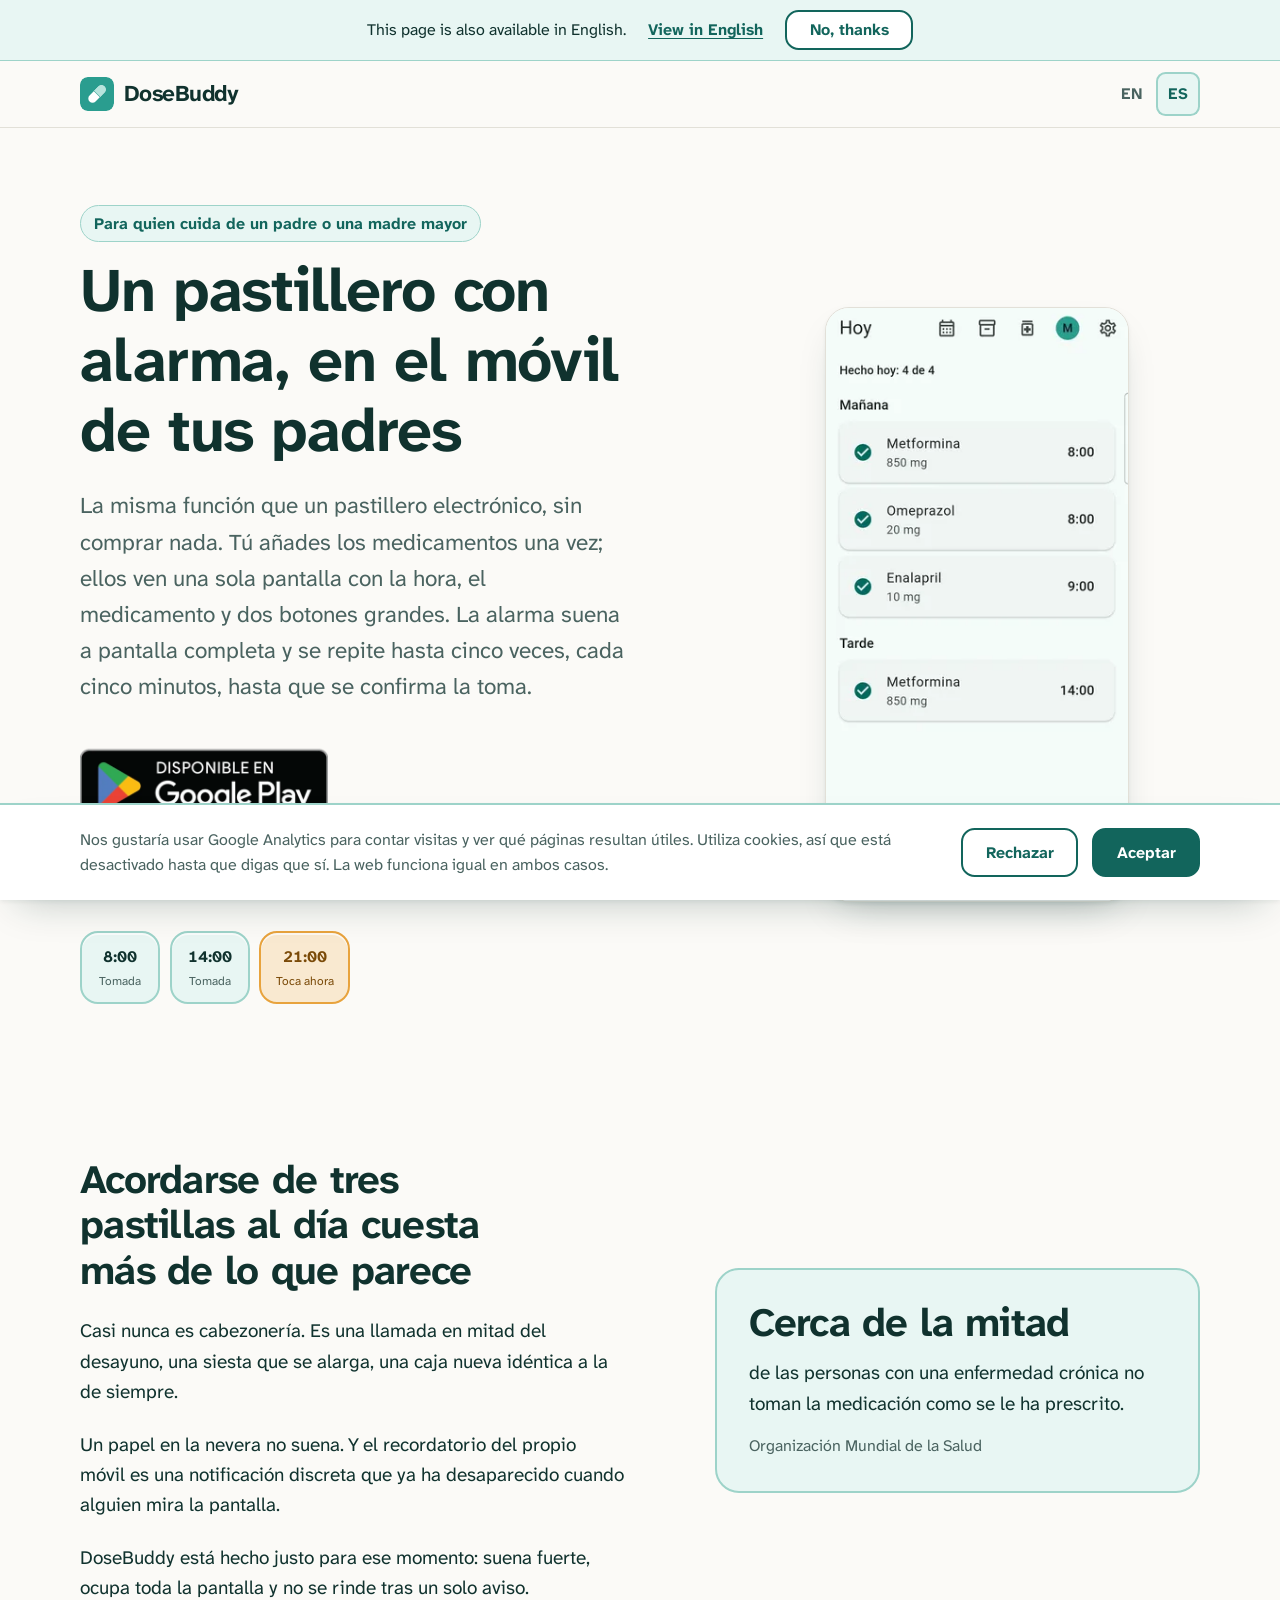
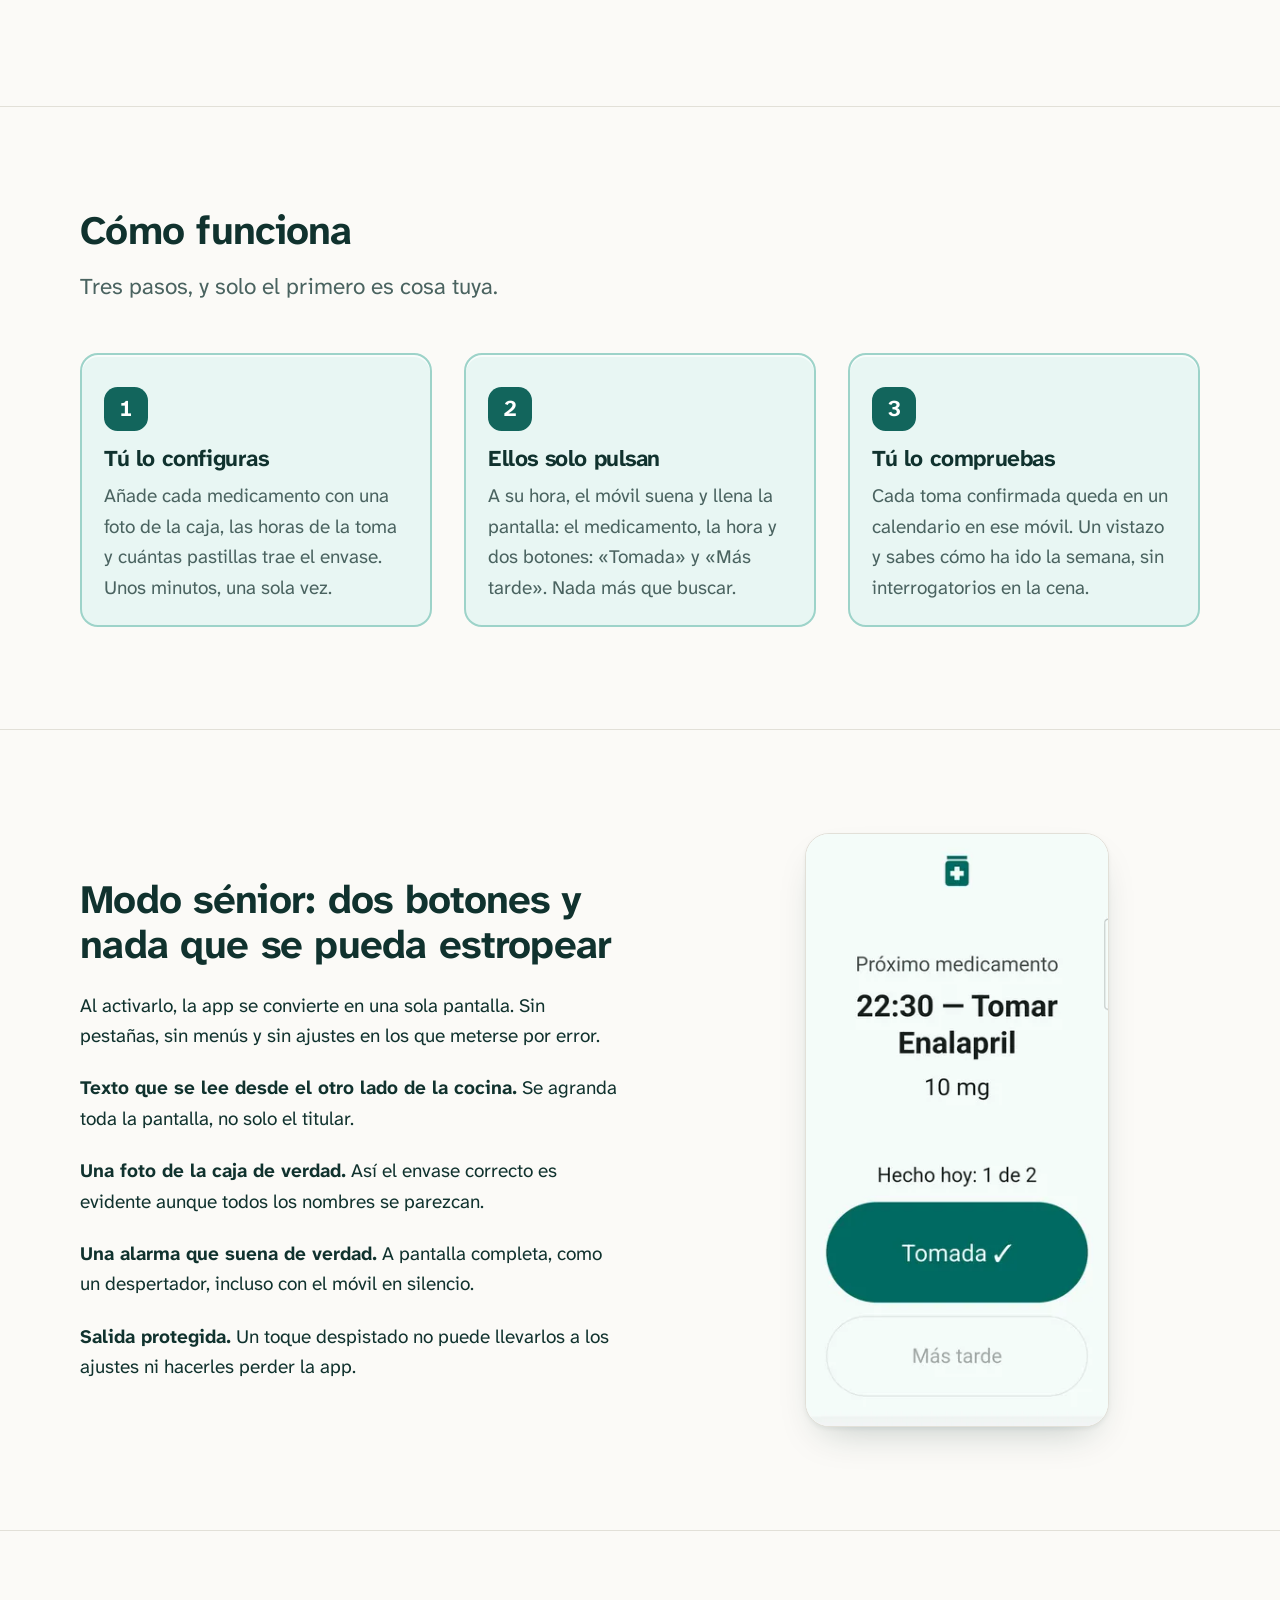
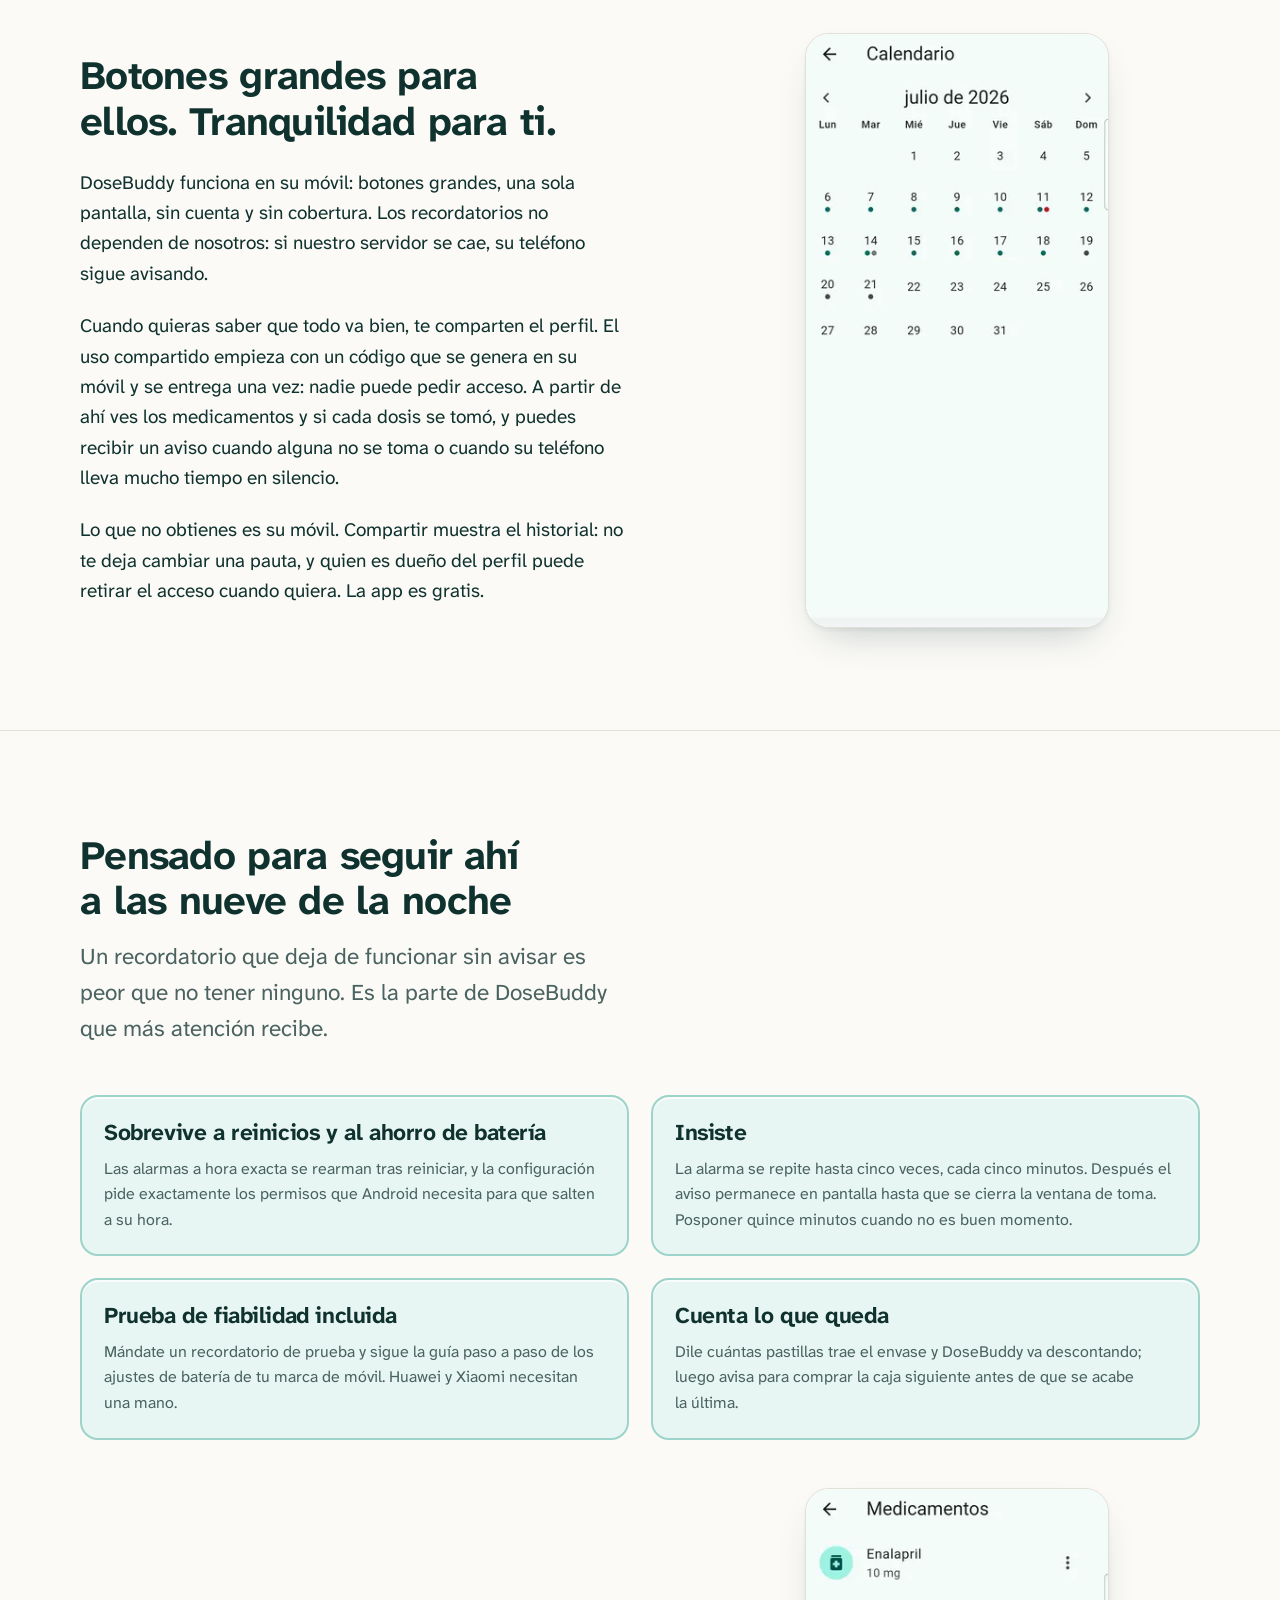
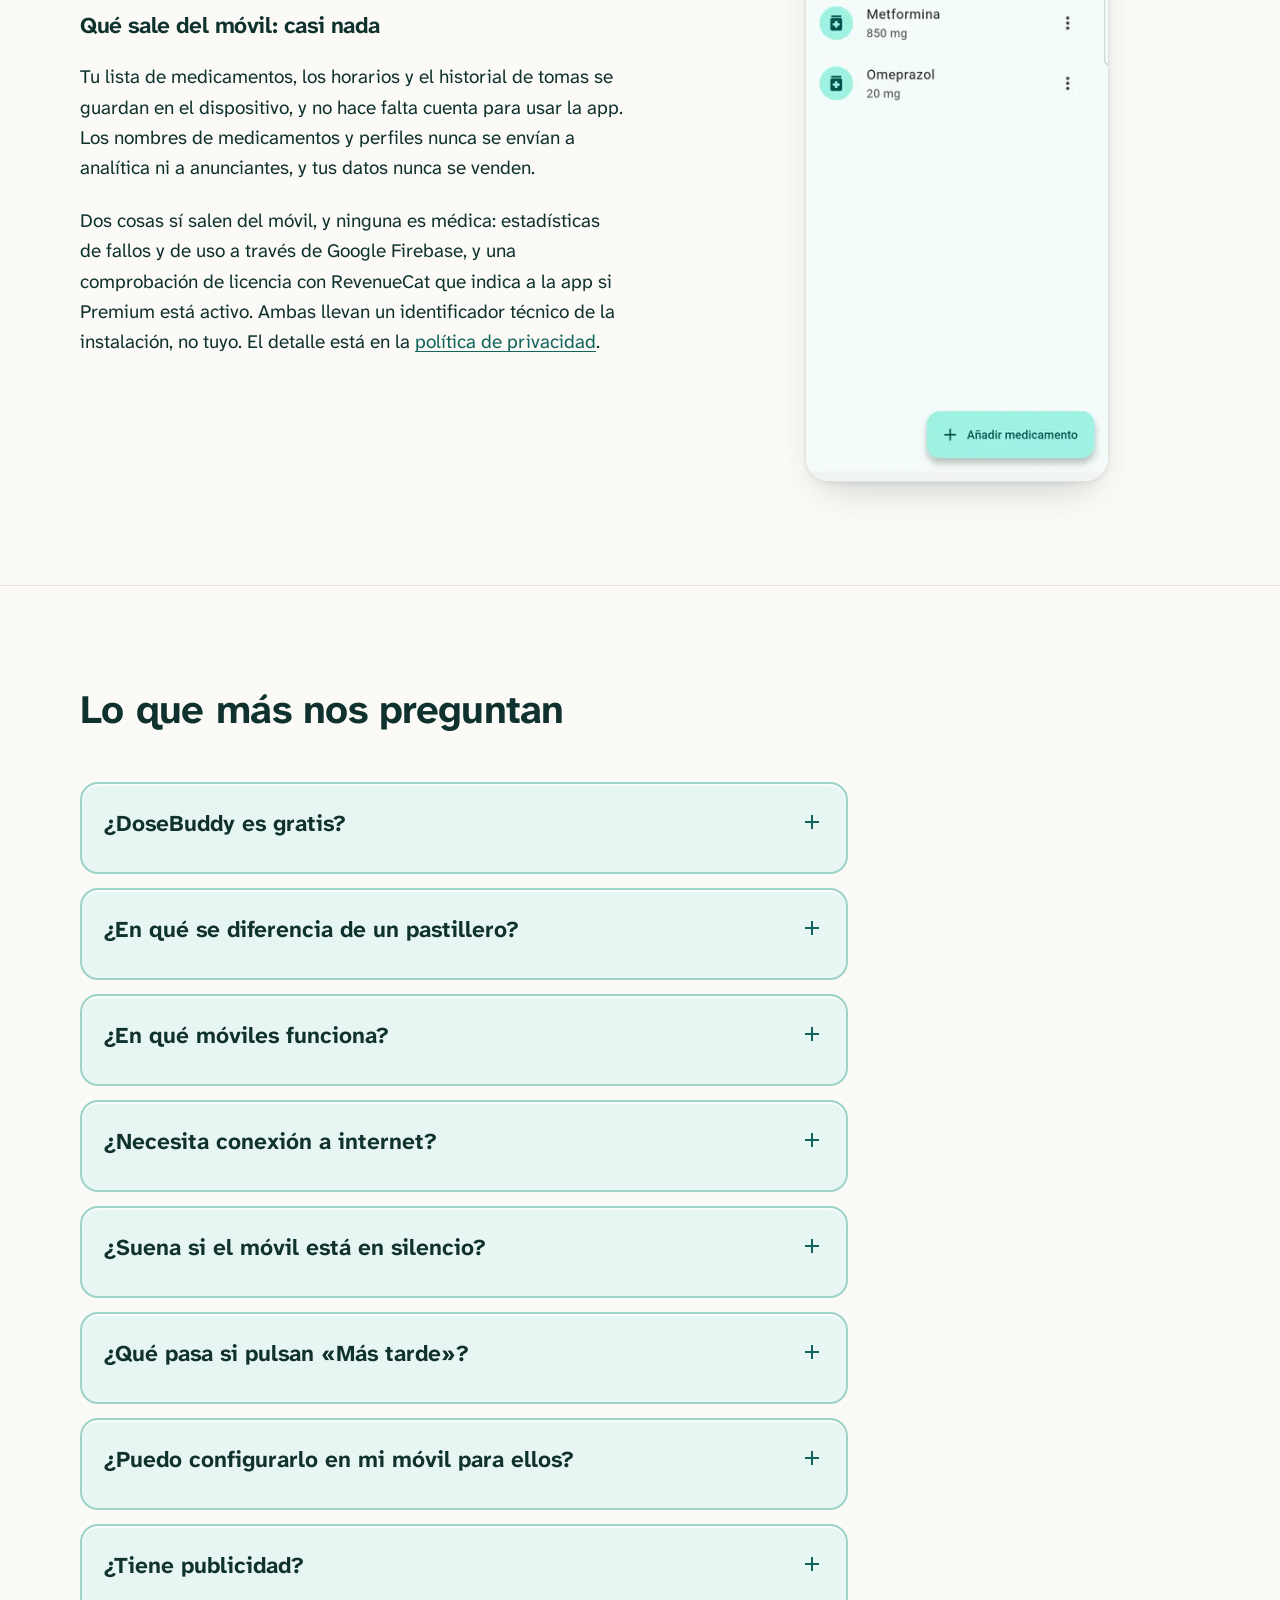
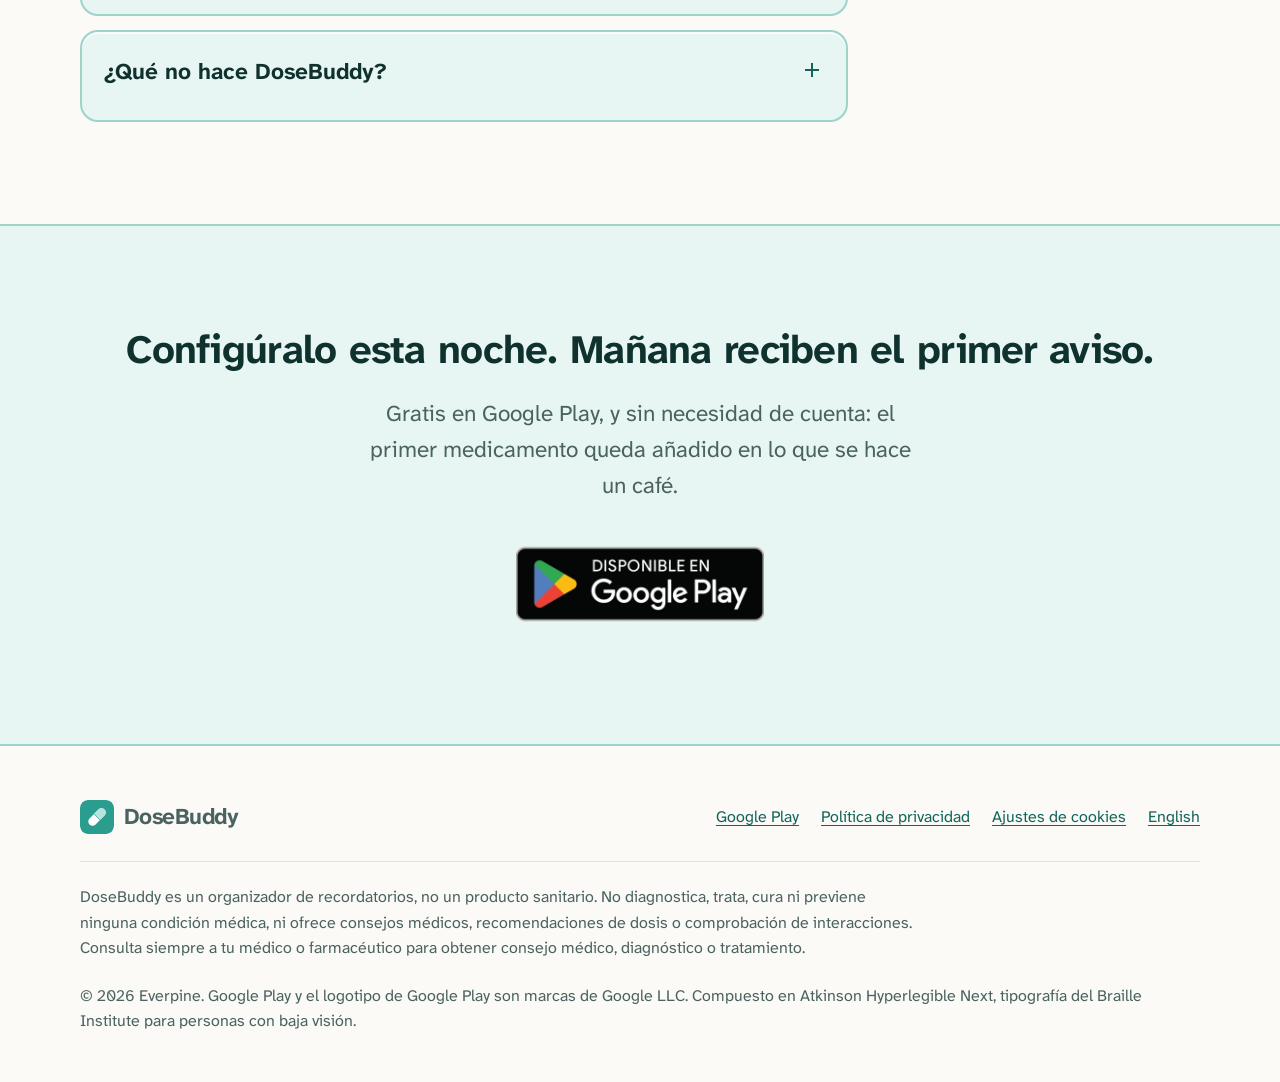
==== es/index.html @ 9d2013dd "Landing: nothing is paid any more Owner's decision on v1.1 monetisation, relayed by the app track: P" ====
<!doctype html>
<html lang="es">
<head>
<meta charset="utf-8">
<meta name="viewport" content="width=device-width, initial-scale=1">
<title>Pastillero con alarma en el móvil, gratis - DoseBuddy</title>
<meta name="description" content="El pastillero con alarma que cabe en el móvil: texto enorme, dos botones grandes y una alarma que se repite hasta cinco veces. Gratis en Android.">

<link rel="canonical" href="https://dosebuddyapp.com/es/">
<link rel="alternate" hreflang="en" href="https://dosebuddyapp.com/">
<link rel="alternate" hreflang="es" href="https://dosebuddyapp.com/es/">
<link rel="alternate" hreflang="x-default" href="https://dosebuddyapp.com/">

<meta property="og:type" content="website">
<meta property="og:site_name" content="DoseBuddy">
<meta property="og:locale" content="es">
<meta property="og:locale:alternate" content="en">
<meta property="og:url" content="https://dosebuddyapp.com/es/">
<meta property="og:title" content="Pastillero con alarma en el móvil, gratis - DoseBuddy">
<meta property="og:description" content="La misma función que un pastillero electrónico, en el móvil que tus padres ya tienen: texto grande, dos botones y una alarma que suena de verdad. Gratis.">
<meta property="og:image" content="https://dosebuddyapp.com/img/og-es.jpg">
<meta property="og:image:width" content="1200">
<meta property="og:image:height" content="630">
<meta property="og:image:alt" content="DoseBuddy: un pastillero con alarma en el móvil de tus padres.">
<meta name="twitter:card" content="summary_large_image">

<link rel="icon" href="/img/mark.svg" type="image/svg+xml">
<link rel="apple-touch-icon" href="/img/apple-touch-icon.png">
<meta name="theme-color" content="#2a9d8f">

<link rel="preload" href="/fonts/atkinson-hyperlegible-next-latin.woff2" as="font" type="font/woff2" crossorigin>
<link rel="stylesheet" href="/css/site.css">

<script type="application/ld+json">
{
  "@context": "https://schema.org",
  "@type": "SoftwareApplication",
  "name": "DoseBuddy",
  "alternateName": "DoseBuddy - Recordatorio",
  "description": "Recordatorio de medicación pensado para familias que cuidan de una persona mayor. Tú añades los medicamentos y los horarios; ellos ven una única pantalla enorme con dos botones. Alarmas a pantalla completa que sobreviven a reinicios y al ahorro de batería, historial de tomas y control de existencias.",
  "applicationCategory": "HealthApplication",
  "applicationSubCategory": "Recordatorio de medicación",
  "operatingSystem": "Android 8.0 o superior",
  "inLanguage": ["es", "en"],
  "url": "https://dosebuddyapp.com/es/",
  "installUrl": "https://play.google.com/store/apps/details?id=com.everpine.dosebuddy",
  "image": "https://dosebuddyapp.com/img/og-es.jpg",
  "screenshot": [
    "https://dosebuddyapp.com/img/screens/es-today-640.webp",
    "https://dosebuddyapp.com/img/screens/es-elder-640.webp",
    "https://dosebuddyapp.com/img/screens/es-calendar-640.webp"
  ],
  "author": { "@type": "Organization", "name": "Everpine" },
  "offers": {
    "@type": "Offer",
    "price": "0",
    "priceCurrency": "EUR",
    "availability": "https://schema.org/InStock"
  }
}
</script>
<script type="application/ld+json">
{
  "@context": "https://schema.org",
  "@type": "FAQPage",
  "inLanguage": "es",
  "mainEntity": [
    {
      "@type": "Question",
      "name": "¿DoseBuddy es gratis?",
      "acceptedAnswer": { "@type": "Answer", "text": "Sí, y no hay nada que comprar. No hay versión de pago, ni suscripción, ni publicidad. Todos los perfiles, todos los medicamentos, el motor de recordatorios completo y el uso compartido en familia con sus avisos están incluidos. No se recorta nada de los avisos." }
    },
    {
      "@type": "Question",
      "name": "¿En qué se diferencia de un pastillero?",
      "acceptedAnswer": { "@type": "Answer", "text": "Un pastillero ordena las pastillas de la semana, pero no avisa. Los pastilleros electrónicos con alarma sí avisan, solo que hay que comprarlos y llevarlos encima. DoseBuddy hace lo mismo en el móvil que ya tienen: una alarma a pantalla completa que se repite, y un historial al que volver." }
    },
    {
      "@type": "Question",
      "name": "¿En qué móviles funciona?",
      "acceptedAnswer": { "@type": "Answer", "text": "Android 8.0 (Oreo) o superior. No hay versión para iPhone. La entrega de los avisos se prueba a fondo en Samsung y Huawei, las marcas más agresivas cerrando aplicaciones en segundo plano." }
    },
    {
      "@type": "Question",
      "name": "¿Necesita conexión a internet?",
      "acceptedAnswer": { "@type": "Answer", "text": "No. Las pautas, los recordatorios y el historial funcionan sin conexión, y no hace falta cuenta para nada de eso. La conexión se usa para instalar la app y —solo si lo activas— para compartir un perfil con alguien." }
    },
    {
      "@type": "Question",
      "name": "¿Suena si el móvil está en silencio?",
      "acceptedAnswer": { "@type": "Answer", "text": "Sí. El aviso ocupa toda la pantalla y suena por el canal de alarma, como un despertador, así que el modo silencio no lo apaga. Android pide un par de permisos la primera vez y la configuración inicial los va guiando uno a uno." }
    },
    {
      "@type": "Question",
      "name": "¿Qué pasa si pulsan «Más tarde»?",
      "acceptedAnswer": { "@type": "Answer", "text": "DoseBuddy vuelve a los quince minutos y se repite dos veces más. Nunca se da una toma por hecha en silencio, y «Más tarde» sigue disponible hasta que se cierra la ventana de toma." }
    },
    {
      "@type": "Question",
      "name": "¿Puedo configurarlo en mi móvil para ellos?",
      "acceptedAnswer": { "@type": "Answer", "text": "Sí. Mucha gente usa DoseBuddy en su propio móvil como recordatorio personal, o configura el móvil de su madre o su padre y se lo devuelve. Sin cuenta, la pauta se queda en el móvil donde se configuró. Con cuenta, te sigue entre tus propios móviles, y pueden compartir contigo su perfil para que veas los medicamentos y si cada dosis se tomó." }
    },
    {
      "@type": "Question",
      "name": "¿Tiene publicidad?",
      "acceptedAnswer": { "@type": "Answer", "text": "No. DoseBuddy no tiene publicidad, y nunca la habrá en un recordatorio, en una alarma ni en la pantalla del modo sénior." }
    },
    {
      "@type": "Question",
      "name": "¿Qué no hace DoseBuddy?",
      "acceptedAnswer": { "@type": "Answer", "text": "No da consejos médicos, no sugiere dosis y no comprueba si dos medicamentos interaccionan. Es un organizador de recordatorios: las preguntas médicas son para tu médico o tu farmacéutico." }
    }
  ]
}
</script>
</head>
<body>
<a class="skip-link" href="#main">Saltar al contenido</a>

<div class="lang-hint" id="lang-hint" data-lang="en" hidden>
  <span lang="en">This page is also available in English.</span>
  <a href="/" hreflang="en" lang="en">View in English</a>
  <button class="btn" type="button" data-hint-close lang="en">No, thanks</button>
</div>
<script>
  /* Decided while the parser is still here, before the first paint. Revealing
     this bar from a deferred script instead would push the whole page down
     after paint and cost ~0.11 CLS. */
  (function () {
    var e = document.getElementById("lang-hint");
    try { if (sessionStorage.getItem("dosebuddy-lang-hint") === "1") return; } catch (x) {}
    if ((navigator.language || "").toLowerCase().slice(0, 2) === e.dataset.lang) e.hidden = false;
  })();
</script>

<header class="site-header">
  <div class="wrap">
    <a class="brand" href="/es/">
      <img src="/img/mark.svg" alt="" width="34" height="34">
      <span>DoseBuddy</span>
    </a>
    <nav class="lang-switch" aria-label="Idioma">
      <a href="/" hreflang="en" lang="en"><span class="visually-hidden">View this page in </span>EN</a>
      <span aria-current="true" lang="es">ES</span>
    </nav>
  </div>
</header>

<main id="main">

  <!-- 1. Hero -->
  <section class="hero">
    <div class="wrap hero__grid">
      <div>
        <p class="eyebrow">Para quien cuida de un padre o una madre mayor</p>
        <h1>Un pastillero con alarma, en el móvil de tus padres</h1>
        <p class="hero__lead">
          La misma función que un pastillero electrónico, sin comprar nada. Tú añades
          los medicamentos una vez; ellos ven una sola pantalla con la hora, el
          medicamento y dos botones grandes. La alarma suena a pantalla completa y
          se repite hasta cinco veces, cada cinco minutos, hasta que se confirma la
          toma.
        </p>

        <div class="hero__cta">
          <a class="play-badge" href="https://play.google.com/store/apps/details?id=com.everpine.dosebuddy" rel="noopener">
            <img src="/img/badges/es.webp" alt="Consigue DoseBuddy en Google Play" width="512" height="198">
          </a>
          <p class="cta-note">Gratis · Sin publicidad · Sin suscripción · Android 8.0 o superior · Español e inglés</p>
        </div>

        <ul class="dose-strip" aria-hidden="true">
          <li class="cell"><strong>8:00</strong><small>Tomada</small></li>
          <li class="cell"><strong>14:00</strong><small>Tomada</small></li>
          <li class="cell is-next"><strong>21:00</strong><small>Toca ahora</small></li>
        </ul>
      </div>

      <figure class="shot shot--center">
        <img src="/img/screens/es-today-640.webp"
             srcset="/img/screens/es-today-320.webp 320w, /img/screens/es-today-640.webp 640w"
             sizes="304px"
             width="640" height="1256" fetchpriority="high" decoding="async"
             alt="Pantalla Hoy de DoseBuddy con los medicamentos de la mañana y de la tarde, la hora de cada toma y una marca de verificación en las que ya se han tomado.">
      </figure>
    </div>
  </section>

  <!-- 2. El problema -->
  <section class="section">
    <div class="wrap split">
      <div class="split__body stack">
        <h2>Acordarse de tres pastillas al día cuesta más de lo que parece</h2>
        <p>
          Casi nunca es cabezonería. Es una llamada en mitad del desayuno, una
          siesta que se alarga, una caja nueva idéntica a la de siempre.
        </p>
        <p>
          Un papel en la nevera no suena. Y el recordatorio del propio móvil es una
          notificación discreta que ya ha desaparecido cuando alguien mira la
          pantalla.
        </p>
        <p>
          DoseBuddy está hecho justo para ese momento: suena fuerte, ocupa toda la
          pantalla y no se rinde tras un solo aviso.
        </p>
      </div>
      <div class="stat">
        <b>Cerca de la mitad</b>
        <p>de las personas con una enfermedad crónica no toman la medicación como se le ha prescrito.</p>
        <cite>Organización Mundial de la Salud</cite>
      </div>
    </div>
  </section>

  <!-- 3. Cómo funciona -->
  <section class="section">
    <div class="wrap">
      <div class="section__head">
        <h2>Cómo funciona</h2>
        <p>Tres pasos, y solo el primero es cosa tuya.</p>
      </div>
      <ol class="steps">
        <li class="cell">
          <h3>Tú lo configuras</h3>
          <p>
            Añade cada medicamento con una foto de la caja, las horas de la toma y
            cuántas pastillas trae el envase. Unos minutos, una sola vez.
          </p>
        </li>
        <li class="cell">
          <h3>Ellos solo pulsan</h3>
          <p>
            A su hora, el móvil suena y llena la pantalla: el medicamento, la hora y
            dos botones: «Tomada» y «Más tarde». Nada más que buscar.
          </p>
        </li>
        <li class="cell">
          <h3>Tú lo compruebas</h3>
          <p>
            Cada toma confirmada queda en un calendario en ese móvil. Un vistazo y
            sabes cómo ha ido la semana, sin interrogatorios en la cena.
          </p>
        </li>
      </ol>
    </div>
  </section>

  <!-- 4. Modo sénior -->
  <section class="section">
    <div class="wrap split split--flip">
      <figure class="shot shot--center">
        <img src="/img/screens/es-elder-640.webp"
             srcset="/img/screens/es-elder-320.webp 320w, /img/screens/es-elder-640.webp 640w"
             sizes="304px"
             width="640" height="1256" loading="lazy" decoding="async"
             alt="Modo sénior de DoseBuddy: un solo medicamento en letra muy grande con la hora de la toma, la foto del envase y dos botones a todo lo ancho, «Tomada» y «Más tarde».">
      </figure>
      <div class="split__body stack">
        <h2>Modo sénior: dos botones y nada que se pueda estropear</h2>
        <p>
          Al activarlo, la app se convierte en una sola pantalla. Sin pestañas, sin
          menús y sin ajustes en los que meterse por error.
        </p>
        <ul class="stack">
          <li><strong>Texto que se lee desde el otro lado de la cocina.</strong> Se agranda toda la pantalla, no solo el titular.</li>
          <li><strong>Una foto de la caja de verdad.</strong> Así el envase correcto es evidente aunque todos los nombres se parezcan.</li>
          <li><strong>Una alarma que suena de verdad.</strong> A pantalla completa, como un despertador, incluso con el móvil en silencio.</li>
          <li><strong>Salida protegida.</strong> Un toque despistado no puede llevarlos a los ajustes ni hacerles perder la app.</li>
        </ul>
      </div>
    </div>
  </section>

  <!-- 5. Tranquilidad (uso compartido en familia, incluido en la v1.1) -->
  <section class="section">
    <div class="wrap split">
      <div class="split__body stack">
        <h2>Botones grandes para ellos. Tranquilidad para ti.</h2>
        <p>
          DoseBuddy funciona en su móvil: botones grandes, una sola pantalla, sin
          cuenta y sin cobertura. Los recordatorios no dependen de nosotros: si
          nuestro servidor se cae, su teléfono sigue avisando.
        </p>
        <p>
          Cuando quieras saber que todo va bien, te comparten el perfil. El uso
          compartido empieza con un código que se genera en su móvil y se entrega
          una vez: nadie puede pedir acceso. A partir de ahí ves los medicamentos
          y si cada dosis se tomó, y puedes recibir un aviso cuando alguna no se
          toma o cuando su teléfono lleva mucho tiempo en silencio.
        </p>
        <p>
          Lo que no obtienes es su móvil. Compartir muestra el historial: no te
          deja cambiar una pauta, y quien es dueño del perfil puede retirar el
          acceso cuando quiera. La app es gratis.
        </p>
      </div>
      <figure class="shot shot--center">
        <img src="/img/screens/es-calendar-640.webp"
             srcset="/img/screens/es-calendar-320.webp 320w, /img/screens/es-calendar-640.webp 640w"
             sizes="304px"
             width="640" height="1256" loading="lazy" decoding="async"
             alt="Calendario de DoseBuddy de julio de 2026, con cada día marcado según si se confirmaron todas las tomas.">
      </figure>
    </div>
  </section>

  <!-- 6. Fiabilidad y privacidad -->
  <section class="section">
    <div class="wrap">
      <div class="section__head">
        <h2>Pensado para seguir ahí a las nueve de la noche</h2>
        <p>
          Un recordatorio que deja de funcionar sin avisar es peor que no tener
          ninguno. Es la parte de DoseBuddy que más atención recibe.
        </p>
      </div>

      <ul class="features">
        <li class="cell">
          <h3>Sobrevive a reinicios y al ahorro de batería</h3>
          <p>
            Las alarmas a hora exacta se rearman tras reiniciar, y la configuración
            pide exactamente los permisos que Android necesita para que salten a su
            hora.
          </p>
        </li>
        <li class="cell">
          <h3>Insiste</h3>
          <p>
            La alarma se repite hasta cinco veces, cada cinco minutos. Después el
            aviso permanece en pantalla hasta que se cierra la ventana de toma.
            Posponer quince minutos cuando no es buen momento.
          </p>
        </li>
        <li class="cell">
          <h3>Prueba de fiabilidad incluida</h3>
          <p>
            Mándate un recordatorio de prueba y sigue la guía paso a paso de los
            ajustes de batería de tu marca de móvil. Huawei y Xiaomi necesitan una
            mano.
          </p>
        </li>
        <li class="cell">
          <h3>Cuenta lo que queda</h3>
          <p>
            Dile cuántas pastillas trae el envase y DoseBuddy va descontando; luego
            avisa para comprar la caja siguiente antes de que se acabe la última.
          </p>
        </li>
      </ul>

      <div class="split spaced">
        <div class="split__body stack">
          <h3>Qué sale del móvil: casi nada</h3>
          <p>
            Tu lista de medicamentos, los horarios y el historial de tomas se
            guardan en el dispositivo, y no hace falta cuenta para usar la app. Los nombres de
            medicamentos y perfiles nunca se envían a analítica ni a anunciantes, y
            tus datos nunca se venden.
          </p>
          <p>
            Dos cosas sí salen del móvil, y ninguna es médica: estadísticas de fallos
            y de uso a través de Google Firebase, y una comprobación de licencia con
            RevenueCat que indica a la app si Premium está activo. Ambas llevan un
            identificador técnico de la instalación, no tuyo. El detalle está en la
            <a href="https://lepiloff.github.io/dosebuddy-legal/privacy.html" rel="noopener">política de privacidad</a>.
          </p>
        </div>
        <figure class="shot shot--center">
          <img src="/img/screens/es-medications-640.webp"
               srcset="/img/screens/es-medications-320.webp 320w, /img/screens/es-medications-640.webp 640w"
               sizes="304px"
               width="640" height="1256" loading="lazy" decoding="async"
               alt="Lista de medicamentos de DoseBuddy, con la dosis, la pauta y las pastillas que quedan en el envase de cada uno.">
        </figure>
      </div>
    </div>
  </section>

  <!-- 7. Preguntas frecuentes -->
  <section class="section" id="faq">
    <div class="wrap">
      <div class="section__head">
        <h2>Lo que más nos preguntan</h2>
      </div>

      <div class="faq">
        <details class="cell" name="faq">
          <summary>¿DoseBuddy es gratis?</summary>
          <div class="faq__body">
            <p>
              Sí, y no hay nada que comprar. No hay versión de pago, ni
              suscripción, ni publicidad. Todos los perfiles, todos los
              medicamentos, el motor de recordatorios completo y el uso
              compartido en familia con sus avisos están incluidos. No se
              recorta nada de los avisos.
            </p>
          </div>
        </details>

        <details class="cell" name="faq">
          <summary>¿En qué se diferencia de un pastillero?</summary>
          <div class="faq__body">
            <p>
              Un pastillero ordena las pastillas de la semana, pero no avisa. Los
              pastilleros electrónicos con alarma sí avisan, solo que hay que
              comprarlos y llevarlos encima.
            </p>
            <p>
              DoseBuddy hace lo mismo en el móvil que ya tienen: una alarma a
              pantalla completa que se repite, y un historial al que volver.
            </p>
          </div>
        </details>

        <details class="cell" name="faq">
          <summary>¿En qué móviles funciona?</summary>
          <div class="faq__body">
            <p>
              Android 8.0 (Oreo) o superior. No hay versión para iPhone. La entrega
              de los avisos se prueba a fondo en Samsung y Huawei, las marcas más
              agresivas cerrando aplicaciones en segundo plano.
            </p>
          </div>
        </details>

        <details class="cell" name="faq">
          <summary>¿Necesita conexión a internet?</summary>
          <div class="faq__body">
            <p>
              No. Las pautas, los recordatorios y el historial funcionan sin
              conexión, y no hace falta cuenta para nada de eso. La conexión se
              usa para instalar la app y —solo si lo activas— para compartir un
              perfil con alguien.
            </p>
          </div>
        </details>

        <details class="cell" name="faq">
          <summary>¿Suena si el móvil está en silencio?</summary>
          <div class="faq__body">
            <p>
              Sí. El aviso ocupa toda la pantalla y suena por el canal de alarma,
              como un despertador, así que el modo silencio no lo apaga.
            </p>
            <p>
              Android pide un par de permisos la primera vez (alarmas exactas y
              notificaciones a pantalla completa), y la configuración inicial los va
              guiando uno a uno.
            </p>
          </div>
        </details>

        <details class="cell" name="faq">
          <summary>¿Qué pasa si pulsan «Más tarde»?</summary>
          <div class="faq__body">
            <p>
              DoseBuddy vuelve a los quince minutos y se repite dos veces más.
              Nunca se da una toma por hecha en silencio, y «Más tarde» sigue
              disponible hasta que se cierra la ventana de toma.
            </p>
          </div>
        </details>

        <details class="cell" name="faq">
          <summary>¿Puedo configurarlo en mi móvil para ellos?</summary>
          <div class="faq__body">
            <p>
              Sí. Mucha gente usa DoseBuddy en su propio móvil como recordatorio
              personal, o configura el móvil de su madre o su padre y se lo
              devuelve.
            </p>
            <p>
              Sin cuenta, la pauta se queda en el móvil donde se configuró. Con
              cuenta, te sigue entre tus propios móviles, y pueden compartir
              contigo su perfil para que veas los medicamentos y si cada dosis se
              tomó.
            </p>
          </div>
        </details>

        <details class="cell" name="faq">
          <summary>¿Tiene publicidad?</summary>
          <div class="faq__body">
            <p>
              No. DoseBuddy no tiene publicidad, y nunca la habrá en un
              recordatorio, en una alarma ni en la pantalla del modo sénior.
            </p>
          </div>
        </details>

        <details class="cell" name="faq">
          <summary>¿Qué no hace DoseBuddy?</summary>
          <div class="faq__body">
            <p>
              No da consejos médicos, no sugiere dosis y no comprueba si dos
              medicamentos interaccionan. Es un organizador de recordatorios: las
              preguntas médicas son para tu médico o tu farmacéutico.
            </p>
          </div>
        </details>
      </div>
    </div>
  </section>

  <!-- 8. Llamada final -->
  <section class="closing">
    <div class="wrap">
      <h2>Configúralo esta noche. Mañana reciben el primer aviso.</h2>
      <p>
        Gratis en Google Play, y sin necesidad de cuenta: el primer medicamento queda
        añadido en lo que se hace un café.
      </p>
      <a class="play-badge" href="https://play.google.com/store/apps/details?id=com.everpine.dosebuddy" rel="noopener">
        <img src="/img/badges/es.webp" alt="Consigue DoseBuddy en Google Play" width="512" height="198" loading="lazy">
      </a>
    </div>
  </section>

</main>

<footer class="site-footer">
  <div class="wrap">
    <div class="site-footer__top">
      <a class="brand" href="/es/">
        <img src="/img/mark.svg" alt="" width="34" height="34">
        <span>DoseBuddy</span>
      </a>
      <nav aria-label="Pie de página">
        <ul>
          <li><a href="https://play.google.com/store/apps/details?id=com.everpine.dosebuddy" rel="noopener">Google Play</a></li>
          <li><a href="https://lepiloff.github.io/dosebuddy-legal/privacy.html" rel="noopener">Política de privacidad</a></li>
          <li><a href="#consent" data-consent-reopen>Ajustes de cookies</a></li>
          <li><a href="/" hreflang="en" lang="en">English</a></li>
        </ul>
      </nav>
    </div>
    <p class="disclaimer">
      DoseBuddy es un organizador de recordatorios, no un producto sanitario. No
      diagnostica, trata, cura ni previene ninguna condición médica, ni ofrece
      consejos médicos, recomendaciones de dosis o comprobación de interacciones.
      Consulta siempre a tu médico o farmacéutico para obtener consejo médico,
      diagnóstico o tratamiento.
    </p>
    <p class="colophon">
      © 2026 Everpine. Google Play y el logotipo de Google Play son marcas de
      Google LLC. Compuesto en Atkinson Hyperlegible Next, tipografía del Braille
      Institute para personas con baja visión.
    </p>
  </div>
</footer>

<aside class="consent" id="consent" hidden aria-label="Consentimiento de cookies">
  <div class="wrap consent__inner">
    <p id="consent-text">
      Nos gustaría usar Google Analytics para contar visitas y ver qué páginas
      resultan útiles. Utiliza cookies, así que está desactivado hasta que digas
      que sí. La web funciona igual en ambos casos.
    </p>
    <div class="consent__actions">
      <button class="btn" type="button" data-consent="denied">Rechazar</button>
      <button class="btn btn--solid" type="button" data-consent="granted">Aceptar</button>
    </div>
  </div>
</aside>

<script src="/js/consent.js" defer></script>
<script src="/js/ui.js" defer></script>
</body>
</html>
---- css/site.css ----
/* ============================================================================
   DoseBuddy - dosebuddyapp.com
   Direction: "Pastillero", the visual language of a weekly pill organiser.
   The compartment (rounded cell with a lid edge) is the page's one signature
   shape: it carries the hero dose strip, the three setup steps and the cards.

   Colour roles are split on purpose. The brand teal #2A9D8F is only 3.2:1 on
   paper, so it is a *surface* colour (fills, borders, the mark) and never a
   text colour; --accent-ink is the darkened teal used wherever text or a
   filled button needs to clear WCAG AA.

   Type is Atkinson Hyperlegible Next, self-hosted. It is drawn by the Braille
   Institute for low-vision readers. The page is set in the same values the
   product sells.
   ========================================================================= */

@layer reset, base, layout, components, utilities;

/* --- Font ---------------------------------------------------------------- */
/* Self-hosted: loading this from the Google Fonts CDN would send every EU
   visitor's IP to Google before they consent. Latin subset covers en + es. */
@font-face {
  font-family: "Atkinson Hyperlegible Next";
  src: url("../fonts/atkinson-hyperlegible-next-latin.woff2") format("woff2");
  font-weight: 400 700;
  font-style: normal;
  font-display: swap;
  unicode-range: U+0000-00FF, U+0131, U+0152-0153, U+02BB-02BC, U+02C6, U+02DA,
    U+02DC, U+0304, U+0308, U+0329, U+2000-206F, U+20AC, U+2122, U+2191, U+2193,
    U+2212, U+2215, U+FEFF, U+FFFD;
}

/* --- Tokens -------------------------------------------------------------- */
:root {
  color-scheme: light dark;

  /* Tier 1, literal brand values (shared with the Android app) */
  --teal: #2a9d8f;
  --mint: #b7e4dd;

  /* Tier 2, semantic, light theme */
  --bg: #fbfaf7;
  --surface: #ffffff;
  --cell-fill: #e8f6f3;
  --cell-line: #9dd3c9;
  --ink: #10322e;
  --ink-muted: #4a6360;
  --accent-ink: #12655c;
  --accent-ink-strong: #0f5e55;
  --on-accent: #ffffff;
  --line: #e2e0d8;
  --amber: #e8a33d;
  --amber-ink: #7a4a08;
  --shadow: 0 1px 2px rgb(16 50 46 / 0.05), 0 8px 24px -12px rgb(16 50 46 / 0.18);
  --shadow-lift: 0 2px 4px rgb(16 50 46 / 0.06), 0 18px 40px -18px rgb(16 50 46 / 0.28);

  /* Scale */
  --step--1: clamp(0.9375rem, 0.91rem + 0.14vw, 1rem);
  --step-0: clamp(1.0625rem, 1.02rem + 0.22vw, 1.1875rem);
  --step-1: clamp(1.1875rem, 1.11rem + 0.38vw, 1.4375rem);
  --step-2: clamp(1.375rem, 1.24rem + 0.66vw, 1.875rem);
  --step-3: clamp(1.75rem, 1.5rem + 1.25vw, 2.625rem);
  --step-4: clamp(2.25rem, 1.72rem + 2.65vw, 4rem);

  --space-1: 0.5rem;
  --space-2: 0.875rem;
  --space-3: 1.375rem;
  --space-4: 2rem;
  --space-5: 3rem;
  --space-6: clamp(3.5rem, 8vw, 6.5rem);

  --radius-cell: 1.125rem;
  --radius-card: 1.5rem;
  --measure: 34rem;
  --container: 70rem;
}

@media (prefers-color-scheme: dark) {
  :root {
    --bg: #0e1b19;
    --surface: #172624;
    --cell-fill: #1b322e;
    --cell-line: #35635b;
    --ink: #e9f3f1;
    --ink-muted: #a5bdb8;
    --accent-ink: #4fc2b2;
    --accent-ink-strong: #6fd3c4;
    --on-accent: #0e1b19;
    --line: #2c4a45;
    --amber: #f0b45e;
    --amber-ink: #f0b45e;
    --shadow: 0 1px 2px rgb(0 0 0 / 0.4), 0 8px 24px -12px rgb(0 0 0 / 0.6);
    --shadow-lift: 0 2px 4px rgb(0 0 0 / 0.45), 0 18px 40px -18px rgb(0 0 0 / 0.7);
  }
}

/* --- Reset --------------------------------------------------------------- */
/* Scoped to element types rather than `*` so component styles and lower
   cascade layers can still win without !important. */
@layer reset {
  body,
  h1,
  h2,
  h3,
  p,
  ul,
  ol,
  li,
  figure,
  blockquote,
  dl,
  dd {
    margin: 0;
  }

  ul[class],
  ol[class] {
    padding: 0;
    list-style: none;
  }

  img,
  svg,
  picture {
    display: block;
    max-inline-size: 100%;
  }

  img {
    block-size: auto;
  }

  a {
    color: inherit;
  }

  button {
    font: inherit;
    color: inherit;
  }
}

/* --- Base ---------------------------------------------------------------- */
@layer base {
  html {
    box-sizing: border-box;
    -webkit-text-size-adjust: 100%;
    scroll-behavior: smooth;
    scroll-padding-block-start: 5rem;
  }

  *,
  ::before,
  ::after {
    box-sizing: inherit;
  }

  body {
    background: var(--bg);
    color: var(--ink);
    font-family: "Atkinson Hyperlegible Next", ui-sans-serif, system-ui, sans-serif;
    /* Keeps the fallback face at the same x-height so the swap does not shift
       layout (CLS) or change how large the text reads mid-load. */
    font-size-adjust: from-font;
    font-size: var(--step-0);
    line-height: 1.6;
    accent-color: var(--accent-ink);
    overflow-wrap: break-word;
  }

  h1,
  h2,
  h3 {
    line-height: 1.14;
    letter-spacing: -0.018em;
    font-weight: 700;
    text-wrap: balance;
  }

  h1 {
    font-size: var(--step-4);
  }

  h2 {
    font-size: var(--step-3);
  }

  h3 {
    font-size: var(--step-1);
    line-height: 1.25;
  }

  p {
    text-wrap: pretty;
  }

  a:where(:not([class])) {
    color: var(--accent-ink);
    text-underline-offset: 0.18em;
    text-decoration-thickness: from-font;
  }

  a:where(:not([class])):hover {
    color: var(--accent-ink-strong);
  }

  :focus-visible {
    outline: 3px solid var(--accent-ink);
    outline-offset: 3px;
    border-radius: 0.35rem;
  }

  ::selection {
    background: var(--mint);
    color: #10322e;
  }

  strong {
    font-weight: 700;
  }
}

/* --- Layout -------------------------------------------------------------- */
@layer layout {
  .wrap {
    inline-size: min(100% - clamp(2rem, 8vw, 5rem), var(--container));
    margin-inline: auto;
  }

  .section {
    padding-block: var(--space-6);
  }

  .section + .section {
    border-block-start: 1px solid var(--line);
  }

  .section__head {
    max-inline-size: var(--measure);
    margin-block-end: var(--space-5);
  }

  .section__head > p {
    margin-block-start: var(--space-2);
    font-size: var(--step-1);
    color: var(--ink-muted);
  }

  .stack > * + * {
    margin-block-start: var(--space-3);
  }
}

/* --- Components ---------------------------------------------------------- */
@layer components {
  /* Skip link ------------------------------------------------------------- */
  .skip-link {
    position: absolute;
    inset-block-start: 0.5rem;
    inset-inline-start: 0.5rem;
    z-index: 100;
    padding: 0.75rem 1.25rem;
    background: var(--surface);
    color: var(--accent-ink);
    border: 2px solid var(--accent-ink);
    border-radius: 0.75rem;
    font-weight: 700;
    text-decoration: none;
    transform: translateY(-160%);
  }

  .skip-link:focus-visible {
    transform: none;
  }

  /* Header ---------------------------------------------------------------- */
  .site-header {
    position: sticky;
    inset-block-start: 0;
    z-index: 20;
    background: color-mix(in srgb, var(--bg) 92%, transparent);
    border-block-end: 1px solid var(--line);
  }

  @supports (backdrop-filter: blur(1px)) {
    .site-header {
      backdrop-filter: saturate(1.4) blur(10px);
    }
  }

  .site-header > .wrap {
    display: flex;
    align-items: center;
    justify-content: space-between;
    gap: var(--space-3);
    padding-block: 0.7rem;
  }

  .brand {
    display: inline-flex;
    align-items: center;
    gap: 0.6rem;
    font-weight: 700;
    font-size: var(--step-1);
    letter-spacing: -0.02em;
    text-decoration: none;
  }

  .brand img {
    inline-size: 2.125rem;
    block-size: 2.125rem;
    border-radius: 0.5rem;
  }

  /* Language switch ------------------------------------------------------- */
  .lang-switch {
    display: flex;
    align-items: center;
    gap: 0.15rem;
    font-size: var(--step--1);
  }

  .lang-switch a,
  .lang-switch span {
    display: grid;
    place-items: center;
    min-inline-size: 2.75rem;
    min-block-size: 2.75rem;
    padding-inline: 0.5rem;
    border-radius: 0.6rem;
    text-decoration: none;
    font-weight: 700;
  }

  .lang-switch a {
    color: var(--ink-muted);
  }

  .lang-switch a:hover {
    color: var(--accent-ink);
    background: var(--cell-fill);
  }

  .lang-switch [aria-current="true"] {
    background: var(--cell-fill);
    color: var(--accent-ink);
    box-shadow: inset 0 0 0 2px var(--cell-line);
  }

  /* Google Play badge ----------------------------------------------------- */
  /* Google's artwork already carries the mandated clear space, so the link box
     is sized to the artwork and never re-cropped. */
  .play-badge {
    display: inline-block;
    inline-size: 15.5rem;
    max-inline-size: 100%;
    border-radius: 0.9rem;
    transition: transform 0.18s ease, filter 0.18s ease;
  }

  .play-badge img {
    inline-size: 100%;
    block-size: auto;
    aspect-ratio: 646 / 250;
  }

  .play-badge:hover {
    transform: translateY(-2px);
    filter: brightness(1.06);
  }

  .cta-note {
    margin-block-start: var(--space-2);
    font-size: var(--step--1);
    color: var(--ink-muted);
  }

  /* Compartment, the signature shape ------------------------------------- */
  .cell {
    position: relative;
    background: var(--cell-fill);
    border: 2px solid var(--cell-line);
    border-radius: var(--radius-cell);
    /* The lighter top edge reads as the lid of a pill-organiser compartment. */
    box-shadow: inset 0 2px 0 color-mix(in srgb, var(--surface) 70%, transparent);
  }

  /* Hero ------------------------------------------------------------------ */
  .hero {
    padding-block: clamp(2.5rem, 6vw, 5rem) clamp(2rem, 4vw, 3.25rem);
  }

  .hero__grid {
    display: grid;
    gap: clamp(2.5rem, 6vw, 4.5rem);
    align-items: center;
  }

  @media (min-width: 56rem) {
    .hero__grid {
      grid-template-columns: minmax(0, 1.15fr) minmax(0, 0.85fr);
    }
  }

  .eyebrow {
    display: inline-block;
    margin-block-end: var(--space-2);
    padding: 0.3rem 0.8rem;
    background: var(--cell-fill);
    border: 1px solid var(--cell-line);
    border-radius: 999px;
    font-size: var(--step--1);
    font-weight: 700;
    color: var(--accent-ink);
  }

  .hero__lead {
    margin-block-start: var(--space-3);
    max-inline-size: var(--measure);
    font-size: var(--step-1);
    color: var(--ink-muted);
  }

  .hero__cta {
    margin-block-start: var(--space-4);
  }

  /* Dose strip, a day of compartments, the next dose still open ----------- */
  .dose-strip {
    display: flex;
    flex-wrap: wrap;
    gap: 0.6rem;
    margin-block-start: var(--space-5);
  }

  .dose-strip li {
    display: grid;
    place-items: center;
    gap: 0.15rem;
    min-inline-size: 5rem;
    padding: 0.7rem 0.9rem;
    font-variant-numeric: tabular-nums;
    font-weight: 700;
    font-size: var(--step--1);
  }

  .dose-strip li small {
    font-size: 0.75em;
    font-weight: 400;
    color: var(--ink-muted);
  }

  .dose-strip .is-next {
    background: color-mix(in srgb, var(--amber) 24%, var(--surface));
    border-color: var(--amber);
    color: var(--amber-ink);
  }

  .dose-strip .is-next small {
    color: inherit;
  }

  /* Phone screenshots ----------------------------------------------------- */
  .shot {
    margin: 0;
    inline-size: min(100%, 19rem);
    border-radius: var(--radius-card);
    border: 1px solid var(--line);
    overflow: hidden;
    box-shadow: var(--shadow-lift);
    background: var(--surface);
  }

  .shot img {
    inline-size: 100%;
    aspect-ratio: 640 / 1256;
  }

  .shot--center {
    margin-inline: auto;
  }

  /* Steps, a real sequence, so the numerals carry information ------------- */
  .steps {
    display: grid;
    gap: var(--space-3);
    counter-reset: step;
  }

  @media (min-width: 48rem) {
    .steps {
      grid-template-columns: repeat(3, 1fr);
      gap: var(--space-4);
    }
  }

  .steps > li {
    counter-increment: step;
    padding: var(--space-4) var(--space-3) var(--space-3);
  }

  .steps > li::before {
    content: counter(step);
    display: grid;
    place-items: center;
    inline-size: 2.75rem;
    block-size: 2.75rem;
    margin-block-end: var(--space-2);
    background: var(--accent-ink);
    color: var(--on-accent);
    border-radius: 0.85rem;
    font-size: var(--step-1);
    font-weight: 700;
    font-variant-numeric: tabular-nums;
  }

  .steps h3 + p {
    margin-block-start: var(--space-1);
    color: var(--ink-muted);
  }

  /* Split section (copy + screenshot) ------------------------------------- */
  .split {
    display: grid;
    gap: clamp(2rem, 5vw, 4rem);
    align-items: center;
  }

  @media (min-width: 56rem) {
    .split {
      grid-template-columns: minmax(0, 1fr) minmax(0, 0.85fr);
    }

    .split--flip > :first-child {
      order: 2;
    }
  }

  .split__body {
    max-inline-size: var(--measure);
  }

  /* Feature list ---------------------------------------------------------- */
  .features {
    display: grid;
    gap: var(--space-3);
  }

  @media (min-width: 44rem) {
    .features {
      grid-template-columns: repeat(2, 1fr);
    }
  }

  .features > li {
    padding: var(--space-3);
  }

  .features h3 {
    margin-block-end: var(--space-1);
  }

  .features p {
    color: var(--ink-muted);
    font-size: var(--step--1);
  }

  /* Pull quote / statistic ------------------------------------------------ */
  .stat {
    display: grid;
    gap: var(--space-2);
    padding: var(--space-4);
    border-radius: var(--radius-card);
    background: var(--cell-fill);
    border: 2px solid var(--cell-line);
  }

  .stat b {
    font-size: var(--step-3);
    line-height: 1.05;
    letter-spacing: -0.02em;
  }

  .stat cite {
    font-style: normal;
    font-size: var(--step--1);
    color: var(--ink-muted);
  }

  /* FAQ, native details, so it works with JS off ------------------------- */
  .faq {
    display: grid;
    gap: var(--space-2);
    max-inline-size: 48rem;
  }

  .faq details {
    padding-inline: var(--space-3);
  }

  .faq summary {
    display: flex;
    align-items: flex-start;
    justify-content: space-between;
    gap: var(--space-3);
    padding-block: var(--space-3);
    min-block-size: 2.75rem;
    font-size: var(--step-1);
    font-weight: 700;
    cursor: pointer;
    list-style: none;
  }

  .faq summary::-webkit-details-marker {
    display: none;
  }

  .faq summary::after {
    content: "";
    flex: none;
    inline-size: 1.5rem;
    block-size: 1.5rem;
    margin-block-start: 0.2em;
    background: var(--accent-ink);
    /* Plus sign drawn as a mask so it survives Forced Colors as a solid box
       rather than vanishing like a background-image would. */
    mask: linear-gradient(var(--ink), var(--ink)) center / 0.875rem 2px no-repeat,
      linear-gradient(var(--ink), var(--ink)) center / 2px 0.875rem no-repeat;
    transition: rotate 0.2s ease;
  }

  .faq details[open] summary::after {
    rotate: 45deg;
    mask: linear-gradient(var(--ink), var(--ink)) center / 0.875rem 2px no-repeat;
  }

  .faq summary:focus-visible {
    outline-offset: -3px;
  }

  .faq .faq__body {
    padding-block-end: var(--space-3);
    color: var(--ink-muted);
    max-inline-size: var(--measure);
  }

  .faq .faq__body > * + * {
    margin-block-start: var(--space-2);
  }

  @supports selector(::details-content) {
    .faq details::details-content {
      block-size: 0;
      overflow: hidden;
      transition: block-size 0.25s ease, content-visibility 0.25s allow-discrete;
      interpolate-size: allow-keywords;
    }

    .faq details[open]::details-content {
      block-size: auto;
    }
  }

  /* Closing CTA ----------------------------------------------------------- */
  .closing {
    text-align: center;
    padding-block: var(--space-6);
    background: var(--cell-fill);
    border-block: 2px solid var(--cell-line);
  }

  .closing p {
    margin-inline: auto;
    max-inline-size: var(--measure);
    margin-block-start: var(--space-3);
    font-size: var(--step-1);
    color: var(--ink-muted);
  }

  .closing .play-badge {
    margin-block-start: var(--space-4);
  }

  /* Footer ---------------------------------------------------------------- */
  .site-footer {
    padding-block: var(--space-5);
    font-size: var(--step--1);
    color: var(--ink-muted);
  }

  .site-footer__top {
    display: flex;
    flex-wrap: wrap;
    align-items: center;
    justify-content: space-between;
    gap: var(--space-3);
    padding-block-end: var(--space-3);
    border-block-end: 1px solid var(--line);
  }

  .site-footer nav ul {
    display: flex;
    flex-wrap: wrap;
    gap: var(--space-1) var(--space-3);
    padding: 0;
    list-style: none;
  }

  .site-footer nav a {
    display: inline-block;
    padding-block: 0.6rem;
    color: var(--accent-ink);
  }

  .disclaimer {
    margin-block-start: var(--space-3);
    max-inline-size: 52rem;
  }

  .colophon {
    margin-block-start: var(--space-3);
  }

  /* Language hint --------------------------------------------------------- */
  .lang-hint {
    display: flex;
    flex-wrap: wrap;
    align-items: center;
    justify-content: center;
    gap: var(--space-2) var(--space-3);
    padding: 0.65rem var(--space-3);
    background: var(--cell-fill);
    border-block-end: 1px solid var(--cell-line);
    font-size: var(--step--1);
    text-align: center;
  }

  .lang-hint a {
    color: var(--accent-ink);
    font-weight: 700;
  }

  .lang-hint .btn {
    padding-block: 0.3rem;
    min-block-size: 2.25rem;
  }

  /* Cookie consent -------------------------------------------------------- */
  /* Rendered in the HTML and revealed by script, never injected, so it cannot
     push layout around after paint. */
  .consent {
    position: fixed;
    inset-inline: 0;
    inset-block-end: 0;
    z-index: 50;
    padding: var(--space-3);
    background: var(--surface);
    border-block-start: 2px solid var(--cell-line);
    box-shadow: var(--shadow-lift);
  }

  .consent__inner {
    display: flex;
    flex-wrap: wrap;
    align-items: center;
    justify-content: space-between;
    gap: var(--space-3);
  }

  .consent p {
    flex: 1 1 22rem;
    font-size: var(--step--1);
    color: var(--ink-muted);
    margin: 0;
  }

  .consent__actions {
    display: flex;
    flex-wrap: wrap;
    gap: var(--space-2);
  }

  /* Both choices are styled with equal weight, a consent banner that makes
     "reject" quieter than "accept" is not freely given consent under GDPR. */
  .btn {
    min-block-size: 2.75rem;
    padding: 0.6rem 1.4rem;
    border-radius: 0.85rem;
    border: 2px solid var(--accent-ink);
    background: var(--surface);
    color: var(--accent-ink);
    font-size: var(--step--1);
    font-weight: 700;
    cursor: pointer;
    transition: background 0.15s ease, color 0.15s ease;
  }

  .btn:hover:not(:disabled) {
    background: var(--cell-fill);
  }

  .btn--solid {
    background: var(--accent-ink);
    color: var(--on-accent);
  }

  .btn--solid:hover:not(:disabled) {
    background: var(--accent-ink-strong);
    color: var(--on-accent);
  }

  /* Video slot ------------------------------------------------------------ */
  /* Empty on launch. Drop a <div class="video" data-yt="ID"> in and the lazy
     facade in js/ui.js takes over, no layout change needed later. */
  .video {
    position: relative;
    aspect-ratio: 16 / 9;
    border-radius: var(--radius-card);
    overflow: hidden;
    border: 2px solid var(--cell-line);
    background: var(--cell-fill);
  }

  .video iframe,
  .video img,
  .video button {
    position: absolute;
    inset: 0;
    inline-size: 100%;
    block-size: 100%;
    border: 0;
  }

  .video button {
    display: grid;
    place-items: center;
    background: transparent;
    cursor: pointer;
  }
}

/* --- Utilities ----------------------------------------------------------- */
@layer utilities {
  /* Lives in the top layer on purpose: component rules set `display: flex` on
     the consent bar and the language hint, which would otherwise out-rank the
     UA stylesheet's [hidden] and leave both permanently visible. */
  [hidden] {
    display: none;
  }

  .visually-hidden:not(:focus):not(:active) {
    position: absolute;
    inline-size: 1px;
    block-size: 1px;
    overflow: hidden;
    clip-path: inset(50%);
    white-space: nowrap;
  }

  .center {
    text-align: center;
  }

  .center .section__head,
  .center .stat,
  .center .hero__lead {
    margin-inline: auto;
  }

  .spaced {
    margin-block-start: var(--space-5);
  }
}

/* --- Motion & contrast preferences --------------------------------------- */
@media (prefers-reduced-motion: reduce) {
  html {
    scroll-behavior: auto;
  }

  *,
  ::before,
  ::after {
    animation-duration: 0.01ms !important;
    animation-iteration-count: 1 !important;
    transition-duration: 0.01ms !important;
    scroll-behavior: auto !important;
  }
}

@media (forced-colors: active) {
  .cell,
  .stat,
  .shot,
  .video,
  .btn {
    border: 2px solid CanvasText;
  }

  .steps > li::before {
    border: 2px solid CanvasText;
  }

  .site-header {
    border-block-end: 1px solid CanvasText;
  }
}

@media print {
  .site-header,
  .consent,
  .lang-hint,
  .skip-link {
    display: none;
  }
}
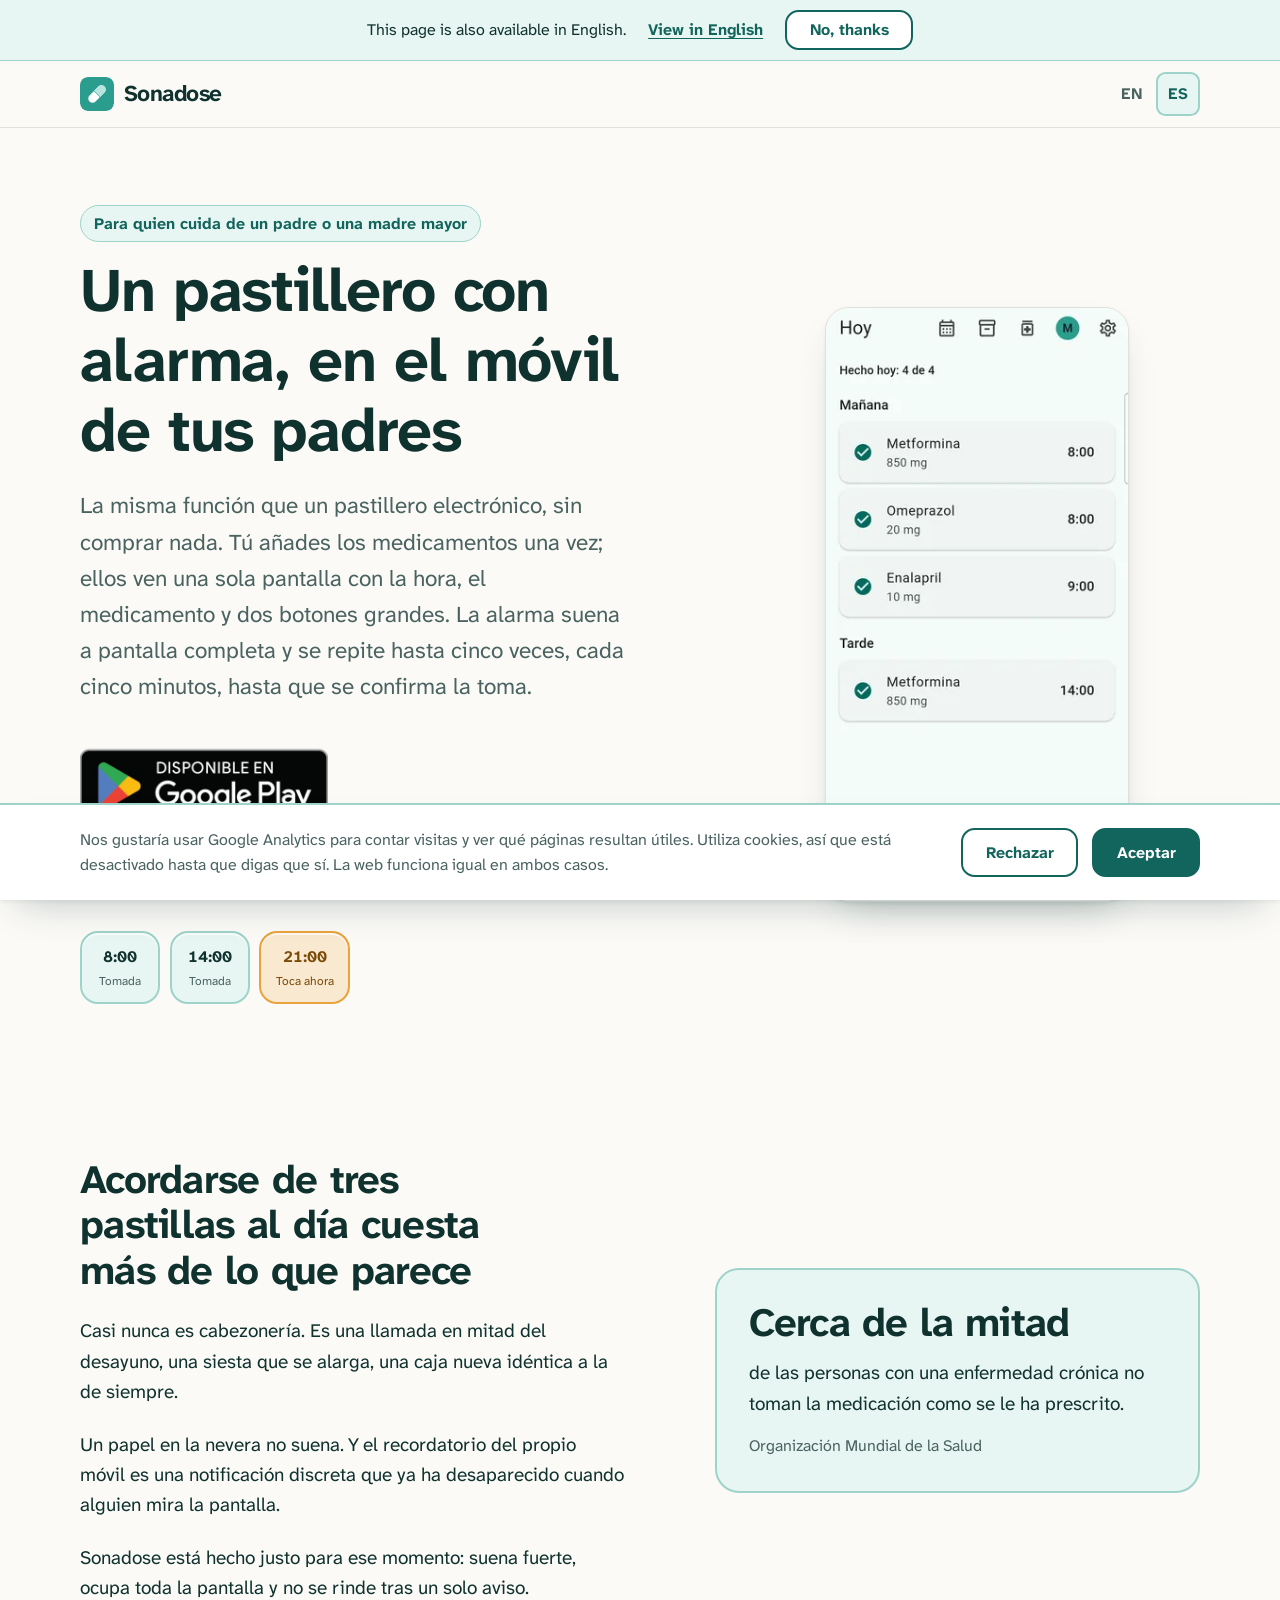
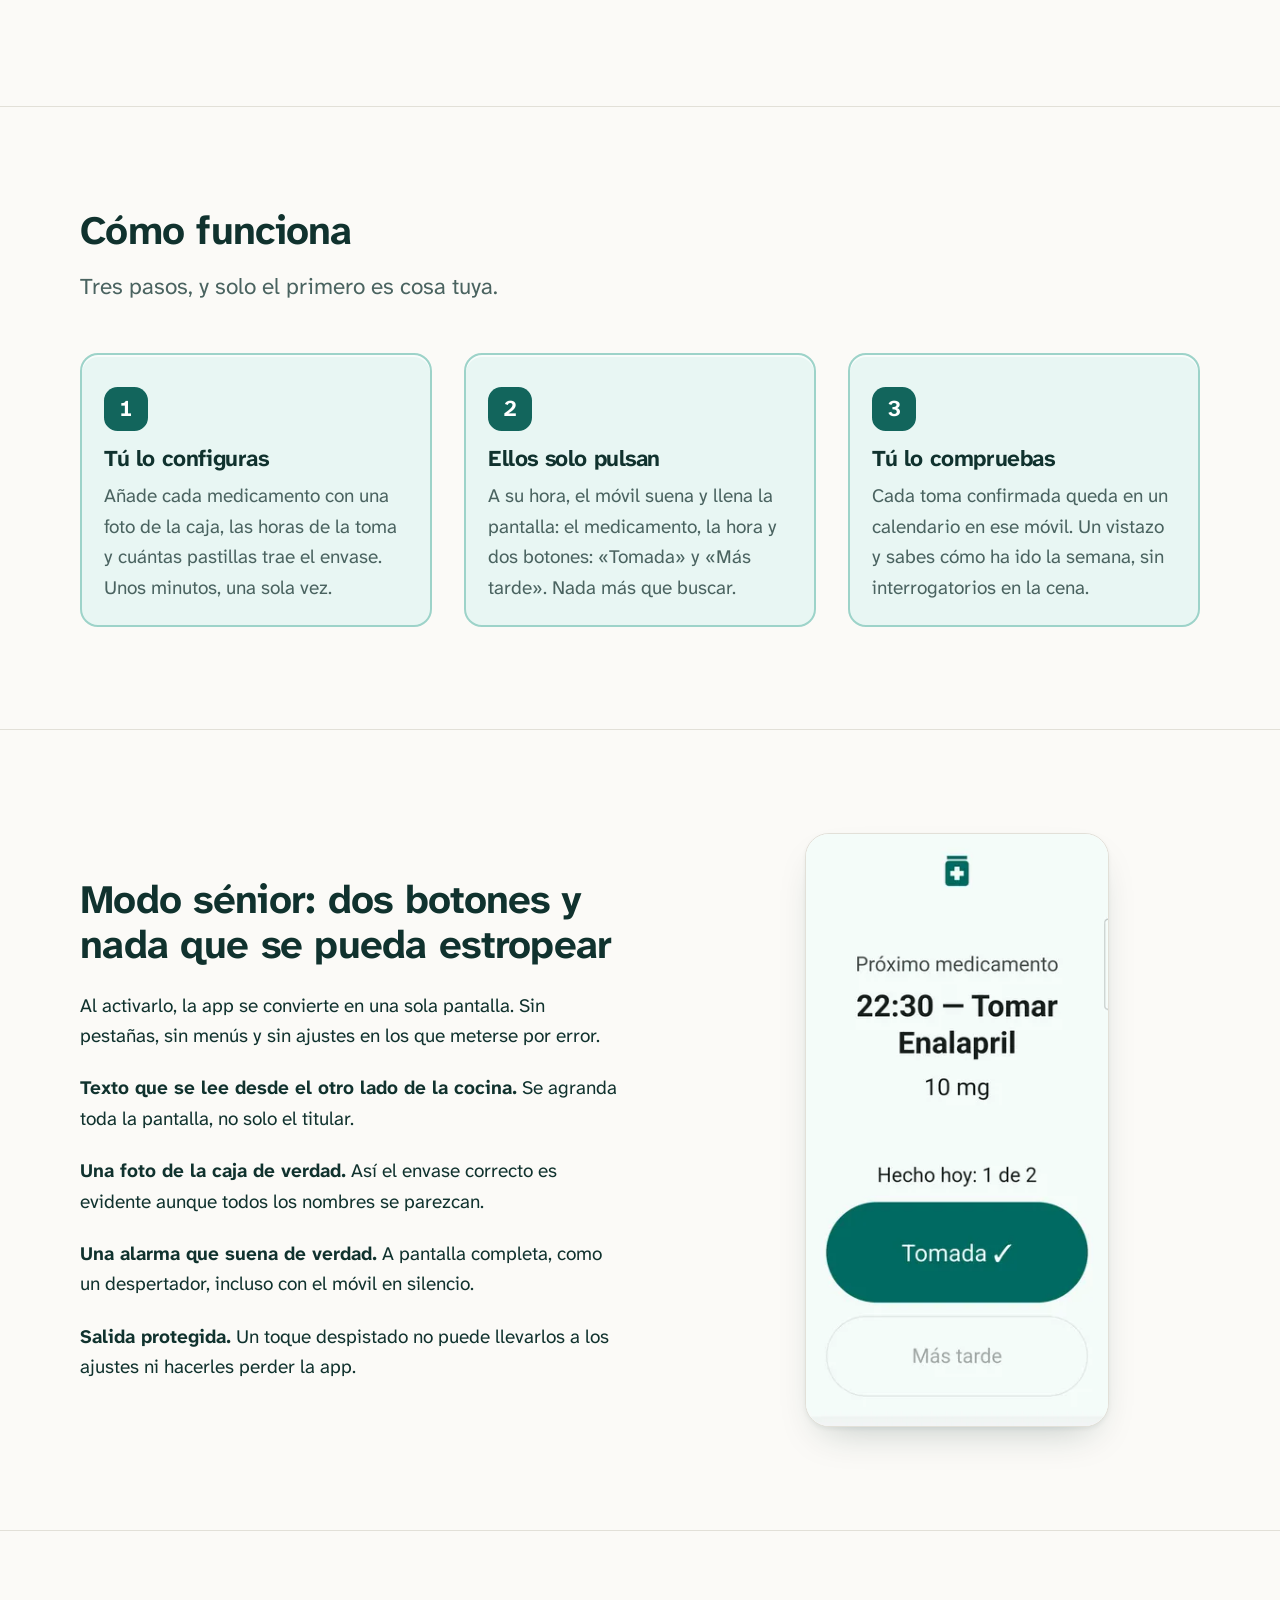
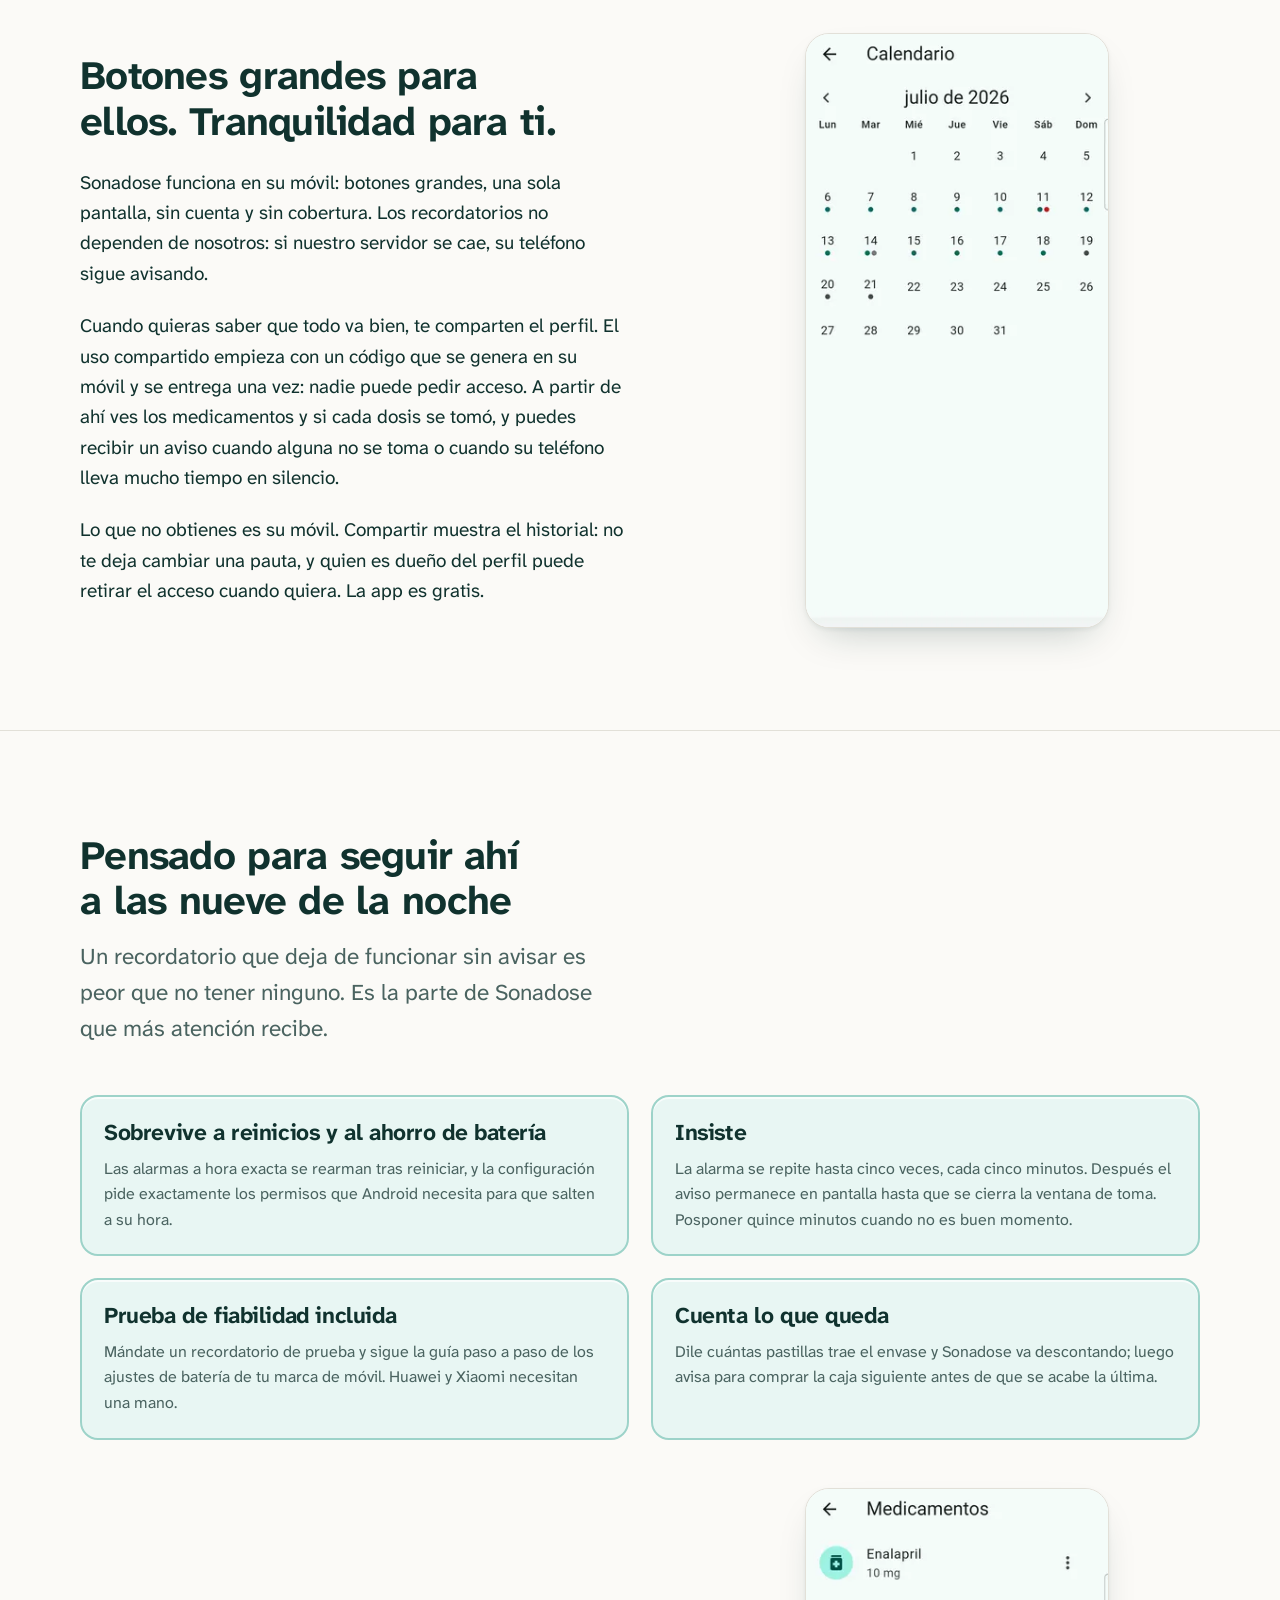
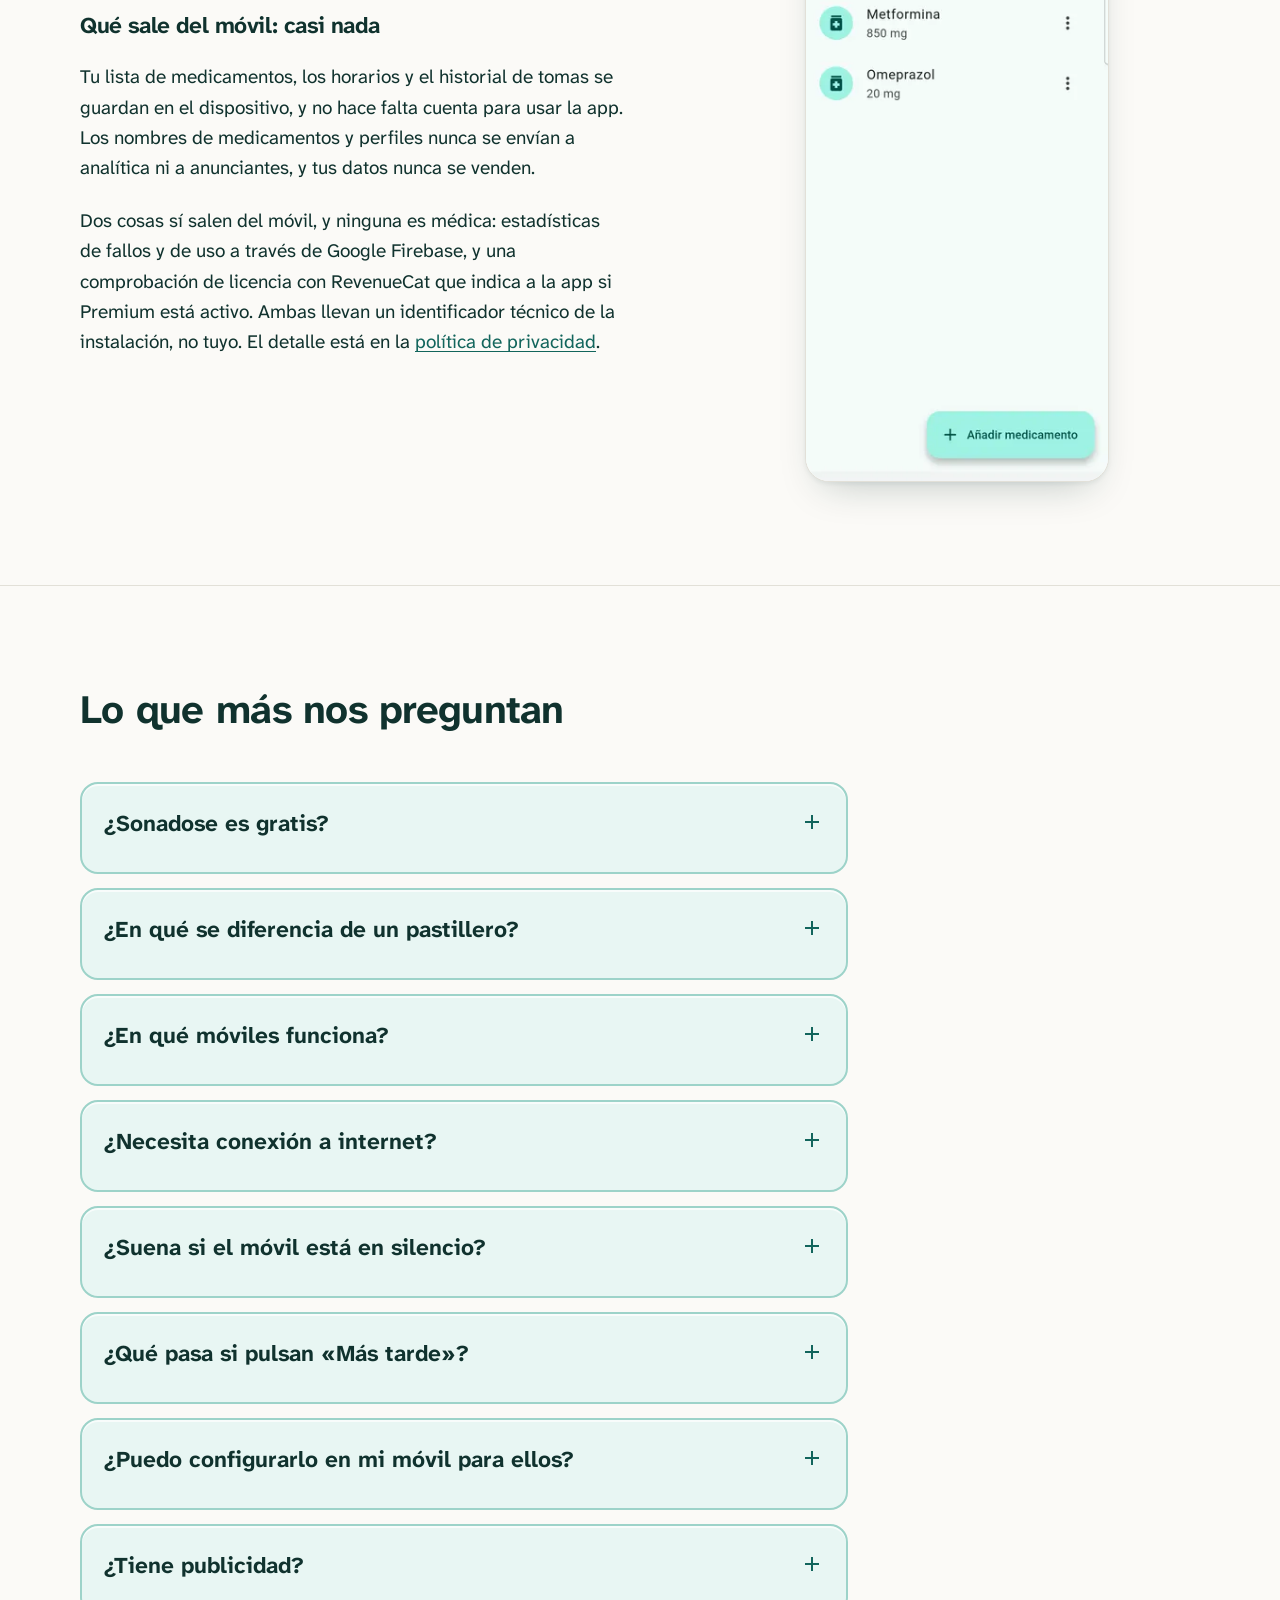
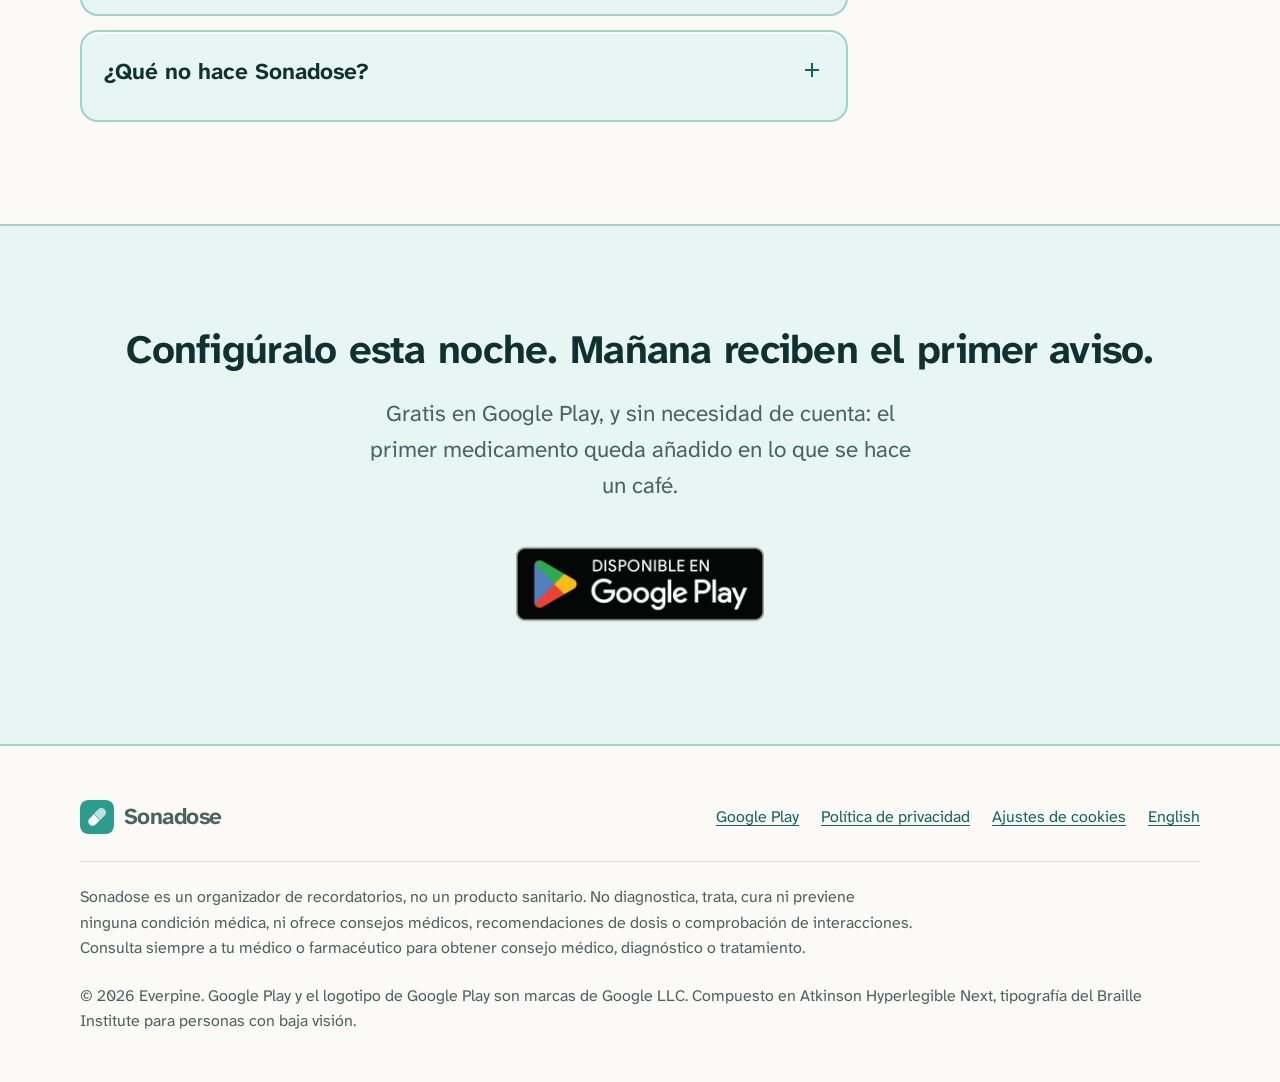
==== commit 77b040c7: "Sonadose Sixty occurrences across both locales of the landing, matching the rename the app track shi" ====
--- a/es/index.html
+++ b/es/index.html
@@ -3,25 +3,25 @@
 <head>
 <meta charset="utf-8">
 <meta name="viewport" content="width=device-width, initial-scale=1">
-<title>Pastillero con alarma en el móvil, gratis - DoseBuddy</title>
+<title>Pastillero con alarma en el móvil, gratis - Sonadose</title>
 <meta name="description" content="El pastillero con alarma que cabe en el móvil: texto enorme, dos botones grandes y una alarma que se repite hasta cinco veces. Gratis en Android.">
 
-<link rel="canonical" href="https://dosebuddyapp.com/es/">
-<link rel="alternate" hreflang="en" href="https://dosebuddyapp.com/">
-<link rel="alternate" hreflang="es" href="https://dosebuddyapp.com/es/">
-<link rel="alternate" hreflang="x-default" href="https://dosebuddyapp.com/">
+<link rel="canonical" href="https://sonadose.com/es/">
+<link rel="alternate" hreflang="en" href="https://sonadose.com/">
+<link rel="alternate" hreflang="es" href="https://sonadose.com/es/">
+<link rel="alternate" hreflang="x-default" href="https://sonadose.com/">
 
 <meta property="og:type" content="website">
-<meta property="og:site_name" content="DoseBuddy">
+<meta property="og:site_name" content="Sonadose">
 <meta property="og:locale" content="es">
 <meta property="og:locale:alternate" content="en">
-<meta property="og:url" content="https://dosebuddyapp.com/es/">
-<meta property="og:title" content="Pastillero con alarma en el móvil, gratis - DoseBuddy">
+<meta property="og:url" content="https://sonadose.com/es/">
+<meta property="og:title" content="Pastillero con alarma en el móvil, gratis - Sonadose">
 <meta property="og:description" content="La misma función que un pastillero electrónico, en el móvil que tus padres ya tienen: texto grande, dos botones y una alarma que suena de verdad. Gratis.">
-<meta property="og:image" content="https://dosebuddyapp.com/img/og-es.jpg">
+<meta property="og:image" content="https://sonadose.com/img/og-es.jpg">
 <meta property="og:image:width" content="1200">
 <meta property="og:image:height" content="630">
-<meta property="og:image:alt" content="DoseBuddy: un pastillero con alarma en el móvil de tus padres.">
+<meta property="og:image:alt" content="Sonadose: un pastillero con alarma en el móvil de tus padres.">
 <meta name="twitter:card" content="summary_large_image">
 
 <link rel="icon" href="/img/mark.svg" type="image/svg+xml">
@@ -35,20 +35,20 @@
 {
   "@context": "https://schema.org",
   "@type": "SoftwareApplication",
-  "name": "DoseBuddy",
-  "alternateName": "DoseBuddy - Recordatorio",
+  "name": "Sonadose",
+  "alternateName": "Sonadose - Recordatorio",
   "description": "Recordatorio de medicación pensado para familias que cuidan de una persona mayor. Tú añades los medicamentos y los horarios; ellos ven una única pantalla enorme con dos botones. Alarmas a pantalla completa que sobreviven a reinicios y al ahorro de batería, historial de tomas y control de existencias.",
   "applicationCategory": "HealthApplication",
   "applicationSubCategory": "Recordatorio de medicación",
   "operatingSystem": "Android 8.0 o superior",
   "inLanguage": ["es", "en"],
-  "url": "https://dosebuddyapp.com/es/",
+  "url": "https://sonadose.com/es/",
   "installUrl": "https://play.google.com/store/apps/details?id=com.everpine.dosebuddy",
-  "image": "https://dosebuddyapp.com/img/og-es.jpg",
+  "image": "https://sonadose.com/img/og-es.jpg",
   "screenshot": [
-    "https://dosebuddyapp.com/img/screens/es-today-640.webp",
-    "https://dosebuddyapp.com/img/screens/es-elder-640.webp",
-    "https://dosebuddyapp.com/img/screens/es-calendar-640.webp"
+    "https://sonadose.com/img/screens/es-today-640.webp",
+    "https://sonadose.com/img/screens/es-elder-640.webp",
+    "https://sonadose.com/img/screens/es-calendar-640.webp"
   ],
   "author": { "@type": "Organization", "name": "Everpine" },
   "offers": {
@@ -67,13 +67,13 @@
   "mainEntity": [
     {
       "@type": "Question",
-      "name": "¿DoseBuddy es gratis?",
+      "name": "¿Sonadose es gratis?",
       "acceptedAnswer": { "@type": "Answer", "text": "Sí, y no hay nada que comprar. No hay versión de pago, ni suscripción, ni publicidad. Todos los perfiles, todos los medicamentos, el motor de recordatorios completo y el uso compartido en familia con sus avisos están incluidos. No se recorta nada de los avisos." }
     },
     {
       "@type": "Question",
       "name": "¿En qué se diferencia de un pastillero?",
-      "acceptedAnswer": { "@type": "Answer", "text": "Un pastillero ordena las pastillas de la semana, pero no avisa. Los pastilleros electrónicos con alarma sí avisan, solo que hay que comprarlos y llevarlos encima. DoseBuddy hace lo mismo en el móvil que ya tienen: una alarma a pantalla completa que se repite, y un historial al que volver." }
+      "acceptedAnswer": { "@type": "Answer", "text": "Un pastillero ordena las pastillas de la semana, pero no avisa. Los pastilleros electrónicos con alarma sí avisan, solo que hay que comprarlos y llevarlos encima. Sonadose hace lo mismo en el móvil que ya tienen: una alarma a pantalla completa que se repite, y un historial al que volver." }
     },
     {
       "@type": "Question",
@@ -93,21 +93,21 @@
     {
       "@type": "Question",
       "name": "¿Qué pasa si pulsan «Más tarde»?",
-      "acceptedAnswer": { "@type": "Answer", "text": "DoseBuddy vuelve a los quince minutos y se repite dos veces más. Nunca se da una toma por hecha en silencio, y «Más tarde» sigue disponible hasta que se cierra la ventana de toma." }
+      "acceptedAnswer": { "@type": "Answer", "text": "Sonadose vuelve a los quince minutos y se repite dos veces más. Nunca se da una toma por hecha en silencio, y «Más tarde» sigue disponible hasta que se cierra la ventana de toma." }
     },
     {
       "@type": "Question",
       "name": "¿Puedo configurarlo en mi móvil para ellos?",
-      "acceptedAnswer": { "@type": "Answer", "text": "Sí. Mucha gente usa DoseBuddy en su propio móvil como recordatorio personal, o configura el móvil de su madre o su padre y se lo devuelve. Sin cuenta, la pauta se queda en el móvil donde se configuró. Con cuenta, te sigue entre tus propios móviles, y pueden compartir contigo su perfil para que veas los medicamentos y si cada dosis se tomó." }
+      "acceptedAnswer": { "@type": "Answer", "text": "Sí. Mucha gente usa Sonadose en su propio móvil como recordatorio personal, o configura el móvil de su madre o su padre y se lo devuelve. Sin cuenta, la pauta se queda en el móvil donde se configuró. Con cuenta, te sigue entre tus propios móviles, y pueden compartir contigo su perfil para que veas los medicamentos y si cada dosis se tomó." }
     },
     {
       "@type": "Question",
       "name": "¿Tiene publicidad?",
-      "acceptedAnswer": { "@type": "Answer", "text": "No. DoseBuddy no tiene publicidad, y nunca la habrá en un recordatorio, en una alarma ni en la pantalla del modo sénior." }
-    },
-    {
-      "@type": "Question",
-      "name": "¿Qué no hace DoseBuddy?",
+      "acceptedAnswer": { "@type": "Answer", "text": "No. Sonadose no tiene publicidad, y nunca la habrá en un recordatorio, en una alarma ni en la pantalla del modo sénior." }
+    },
+    {
+      "@type": "Question",
+      "name": "¿Qué no hace Sonadose?",
       "acceptedAnswer": { "@type": "Answer", "text": "No da consejos médicos, no sugiere dosis y no comprueba si dos medicamentos interaccionan. Es un organizador de recordatorios: las preguntas médicas son para tu médico o tu farmacéutico." }
     }
   ]
@@ -137,7 +137,7 @@
   <div class="wrap">
     <a class="brand" href="/es/">
       <img src="/img/mark.svg" alt="" width="34" height="34">
-      <span>DoseBuddy</span>
+      <span>Sonadose</span>
     </a>
     <nav class="lang-switch" aria-label="Idioma">
       <a href="/" hreflang="en" lang="en"><span class="visually-hidden">View this page in </span>EN</a>
@@ -164,7 +164,7 @@
 
         <div class="hero__cta">
           <a class="play-badge" href="https://play.google.com/store/apps/details?id=com.everpine.dosebuddy" rel="noopener">
-            <img src="/img/badges/es.webp" alt="Consigue DoseBuddy en Google Play" width="512" height="198">
+            <img src="/img/badges/es.webp" alt="Consigue Sonadose en Google Play" width="512" height="198">
           </a>
           <p class="cta-note">Gratis · Sin publicidad · Sin suscripción · Android 8.0 o superior · Español e inglés</p>
         </div>
@@ -181,7 +181,7 @@
              srcset="/img/screens/es-today-320.webp 320w, /img/screens/es-today-640.webp 640w"
              sizes="304px"
              width="640" height="1256" fetchpriority="high" decoding="async"
-             alt="Pantalla Hoy de DoseBuddy con los medicamentos de la mañana y de la tarde, la hora de cada toma y una marca de verificación en las que ya se han tomado.">
+             alt="Pantalla Hoy de Sonadose con los medicamentos de la mañana y de la tarde, la hora de cada toma y una marca de verificación en las que ya se han tomado.">
       </figure>
     </div>
   </section>
@@ -201,7 +201,7 @@
           pantalla.
         </p>
         <p>
-          DoseBuddy está hecho justo para ese momento: suena fuerte, ocupa toda la
+          Sonadose está hecho justo para ese momento: suena fuerte, ocupa toda la
           pantalla y no se rinde tras un solo aviso.
         </p>
       </div>
@@ -254,7 +254,7 @@
              srcset="/img/screens/es-elder-320.webp 320w, /img/screens/es-elder-640.webp 640w"
              sizes="304px"
              width="640" height="1256" loading="lazy" decoding="async"
-             alt="Modo sénior de DoseBuddy: un solo medicamento en letra muy grande con la hora de la toma, la foto del envase y dos botones a todo lo ancho, «Tomada» y «Más tarde».">
+             alt="Modo sénior de Sonadose: un solo medicamento en letra muy grande con la hora de la toma, la foto del envase y dos botones a todo lo ancho, «Tomada» y «Más tarde».">
       </figure>
       <div class="split__body stack">
         <h2>Modo sénior: dos botones y nada que se pueda estropear</h2>
@@ -278,7 +278,7 @@
       <div class="split__body stack">
         <h2>Botones grandes para ellos. Tranquilidad para ti.</h2>
         <p>
-          DoseBuddy funciona en su móvil: botones grandes, una sola pantalla, sin
+          Sonadose funciona en su móvil: botones grandes, una sola pantalla, sin
           cuenta y sin cobertura. Los recordatorios no dependen de nosotros: si
           nuestro servidor se cae, su teléfono sigue avisando.
         </p>
@@ -300,7 +300,7 @@
              srcset="/img/screens/es-calendar-320.webp 320w, /img/screens/es-calendar-640.webp 640w"
              sizes="304px"
              width="640" height="1256" loading="lazy" decoding="async"
-             alt="Calendario de DoseBuddy de julio de 2026, con cada día marcado según si se confirmaron todas las tomas.">
+             alt="Calendario de Sonadose de julio de 2026, con cada día marcado según si se confirmaron todas las tomas.">
       </figure>
     </div>
   </section>
@@ -312,7 +312,7 @@
         <h2>Pensado para seguir ahí a las nueve de la noche</h2>
         <p>
           Un recordatorio que deja de funcionar sin avisar es peor que no tener
-          ninguno. Es la parte de DoseBuddy que más atención recibe.
+          ninguno. Es la parte de Sonadose que más atención recibe.
         </p>
       </div>
 
@@ -344,7 +344,7 @@
         <li class="cell">
           <h3>Cuenta lo que queda</h3>
           <p>
-            Dile cuántas pastillas trae el envase y DoseBuddy va descontando; luego
+            Dile cuántas pastillas trae el envase y Sonadose va descontando; luego
             avisa para comprar la caja siguiente antes de que se acabe la última.
           </p>
         </li>
@@ -372,7 +372,7 @@
                srcset="/img/screens/es-medications-320.webp 320w, /img/screens/es-medications-640.webp 640w"
                sizes="304px"
                width="640" height="1256" loading="lazy" decoding="async"
-               alt="Lista de medicamentos de DoseBuddy, con la dosis, la pauta y las pastillas que quedan en el envase de cada uno.">
+               alt="Lista de medicamentos de Sonadose, con la dosis, la pauta y las pastillas que quedan en el envase de cada uno.">
         </figure>
       </div>
     </div>
@@ -387,7 +387,7 @@
 
       <div class="faq">
         <details class="cell" name="faq">
-          <summary>¿DoseBuddy es gratis?</summary>
+          <summary>¿Sonadose es gratis?</summary>
           <div class="faq__body">
             <p>
               Sí, y no hay nada que comprar. No hay versión de pago, ni
@@ -408,7 +408,7 @@
               comprarlos y llevarlos encima.
             </p>
             <p>
-              DoseBuddy hace lo mismo en el móvil que ya tienen: una alarma a
+              Sonadose hace lo mismo en el móvil que ya tienen: una alarma a
               pantalla completa que se repite, y un historial al que volver.
             </p>
           </div>
@@ -456,7 +456,7 @@
           <summary>¿Qué pasa si pulsan «Más tarde»?</summary>
           <div class="faq__body">
             <p>
-              DoseBuddy vuelve a los quince minutos y se repite dos veces más.
+              Sonadose vuelve a los quince minutos y se repite dos veces más.
               Nunca se da una toma por hecha en silencio, y «Más tarde» sigue
               disponible hasta que se cierra la ventana de toma.
             </p>
@@ -467,7 +467,7 @@
           <summary>¿Puedo configurarlo en mi móvil para ellos?</summary>
           <div class="faq__body">
             <p>
-              Sí. Mucha gente usa DoseBuddy en su propio móvil como recordatorio
+              Sí. Mucha gente usa Sonadose en su propio móvil como recordatorio
               personal, o configura el móvil de su madre o su padre y se lo
               devuelve.
             </p>
@@ -484,14 +484,14 @@
           <summary>¿Tiene publicidad?</summary>
           <div class="faq__body">
             <p>
-              No. DoseBuddy no tiene publicidad, y nunca la habrá en un
+              No. Sonadose no tiene publicidad, y nunca la habrá en un
               recordatorio, en una alarma ni en la pantalla del modo sénior.
             </p>
           </div>
         </details>
 
         <details class="cell" name="faq">
-          <summary>¿Qué no hace DoseBuddy?</summary>
+          <summary>¿Qué no hace Sonadose?</summary>
           <div class="faq__body">
             <p>
               No da consejos médicos, no sugiere dosis y no comprueba si dos
@@ -513,7 +513,7 @@
         añadido en lo que se hace un café.
       </p>
       <a class="play-badge" href="https://play.google.com/store/apps/details?id=com.everpine.dosebuddy" rel="noopener">
-        <img src="/img/badges/es.webp" alt="Consigue DoseBuddy en Google Play" width="512" height="198" loading="lazy">
+        <img src="/img/badges/es.webp" alt="Consigue Sonadose en Google Play" width="512" height="198" loading="lazy">
       </a>
     </div>
   </section>
@@ -525,7 +525,7 @@
     <div class="site-footer__top">
       <a class="brand" href="/es/">
         <img src="/img/mark.svg" alt="" width="34" height="34">
-        <span>DoseBuddy</span>
+        <span>Sonadose</span>
       </a>
       <nav aria-label="Pie de página">
         <ul>
@@ -537,7 +537,7 @@
       </nav>
     </div>
     <p class="disclaimer">
-      DoseBuddy es un organizador de recordatorios, no un producto sanitario. No
+      Sonadose es un organizador de recordatorios, no un producto sanitario. No
       diagnostica, trata, cura ni previene ninguna condición médica, ni ofrece
       consejos médicos, recomendaciones de dosis o comprobación de interacciones.
       Consulta siempre a tu médico o farmacéutico para obtener consejo médico,
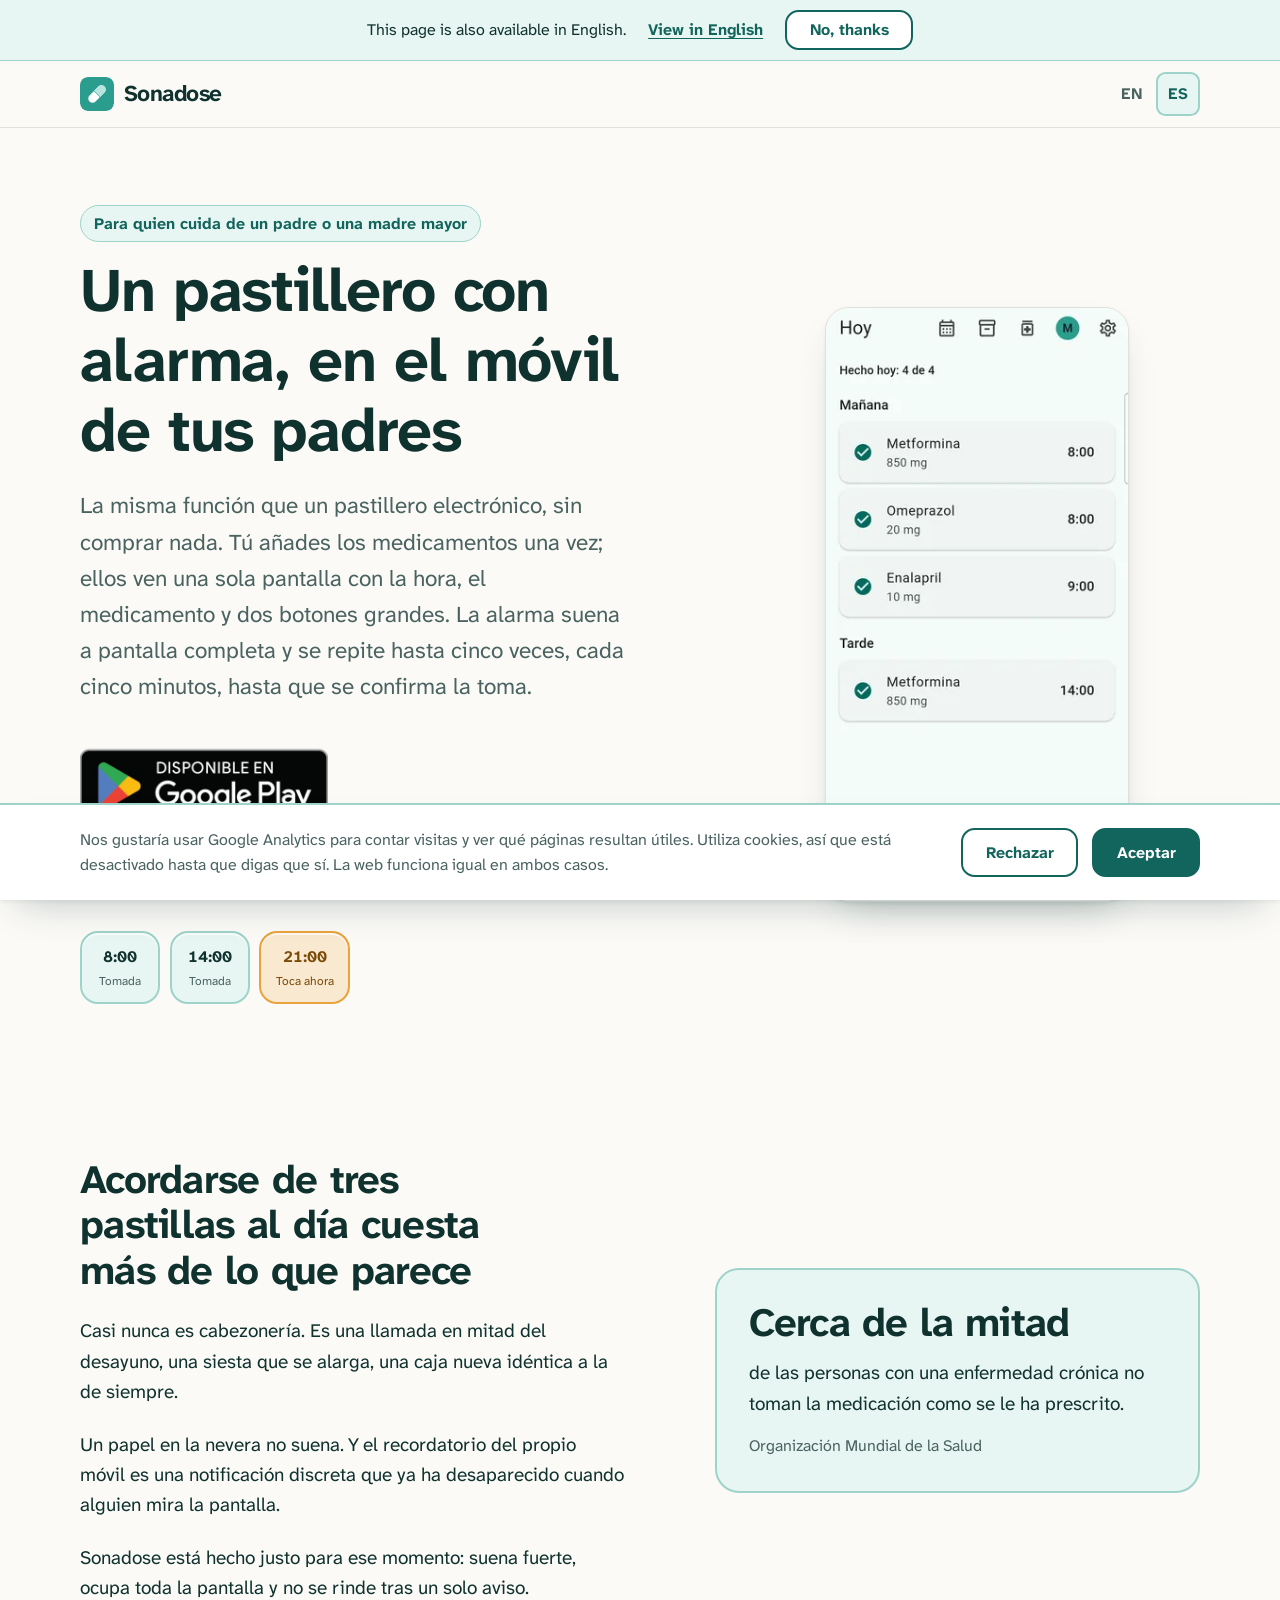
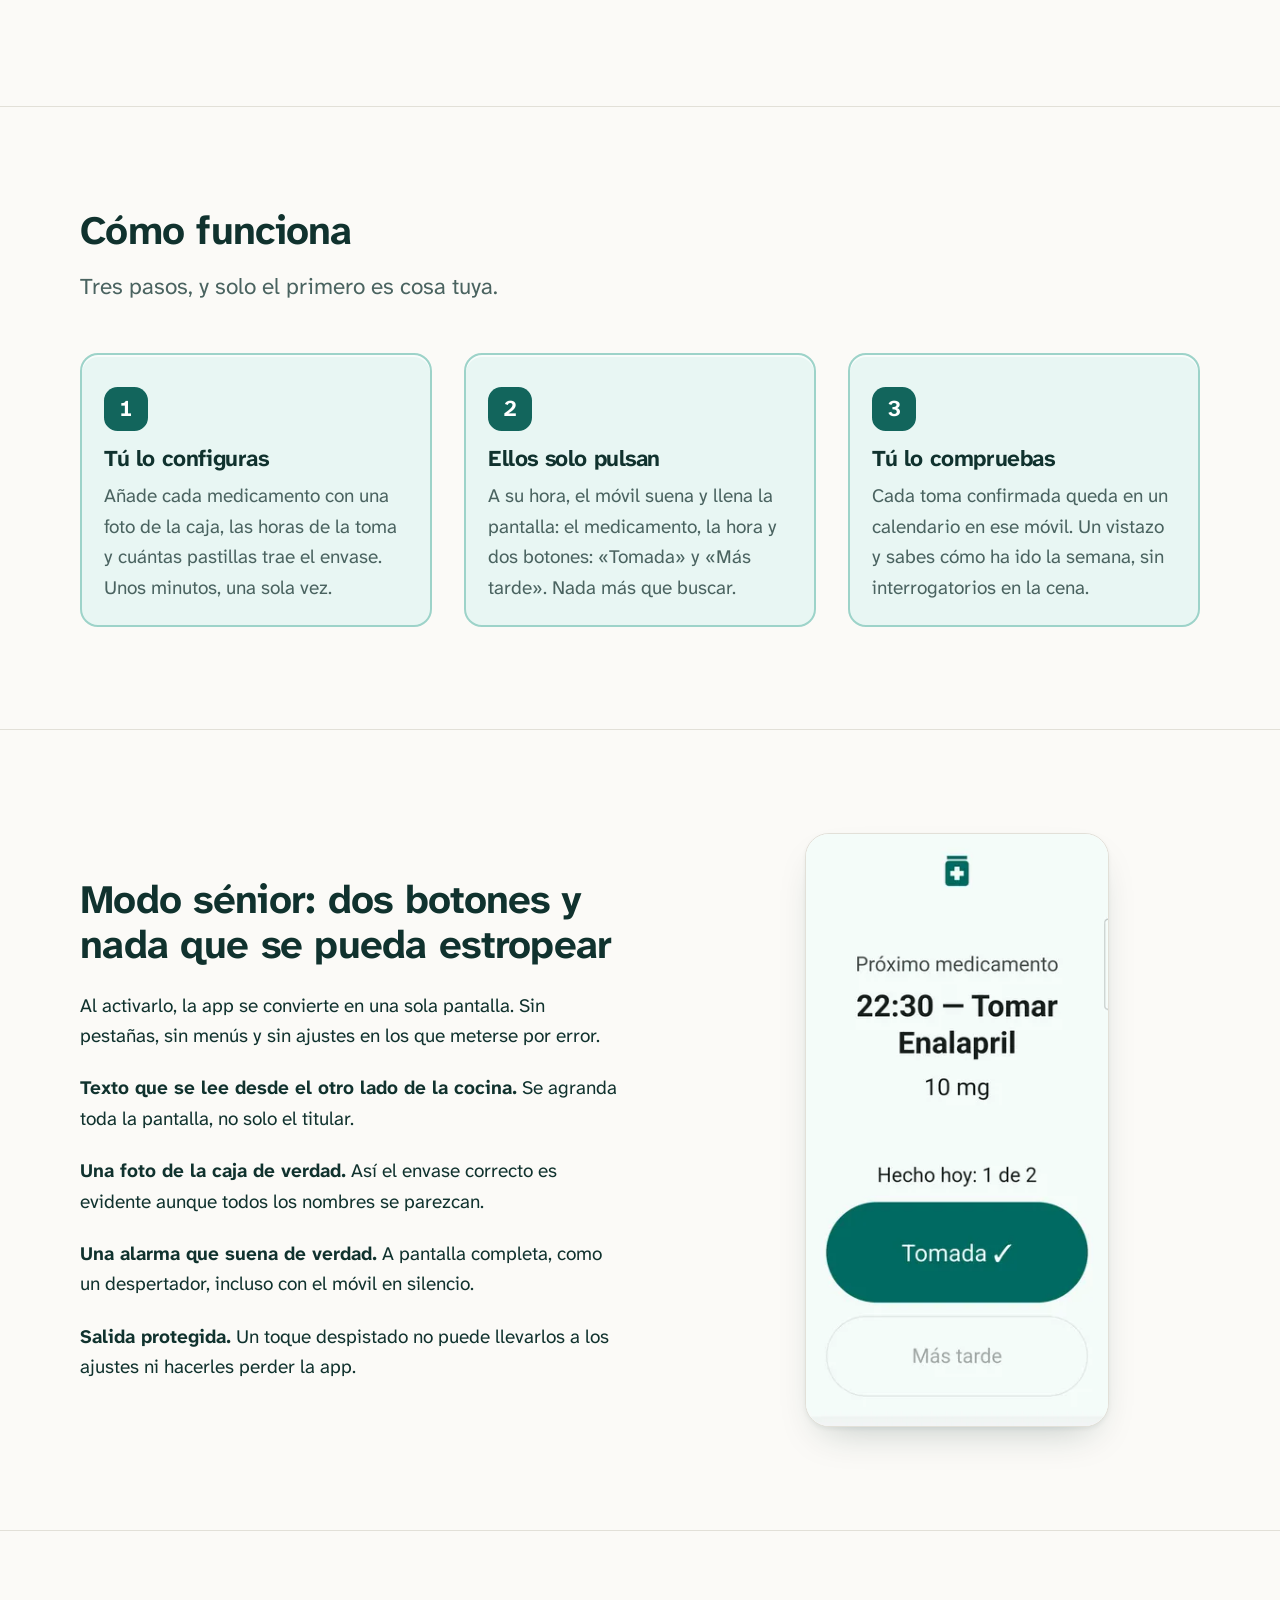
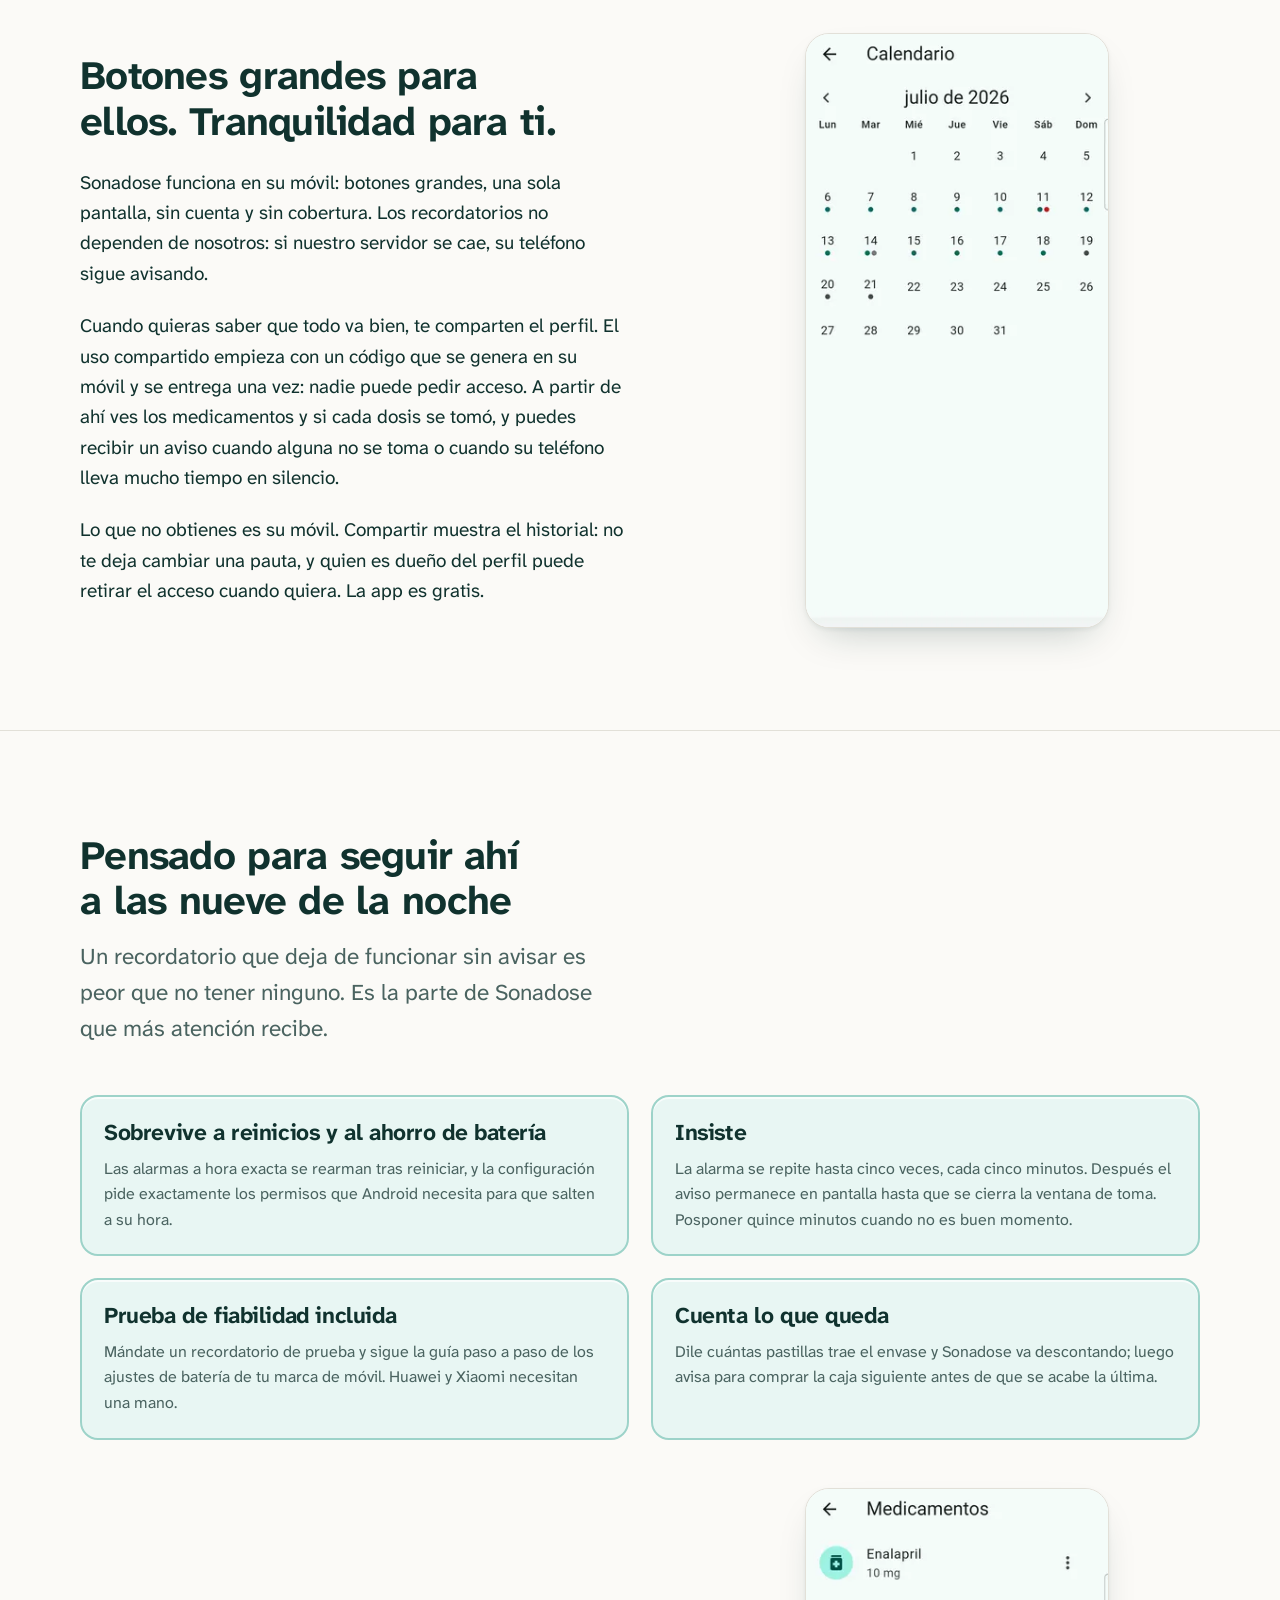
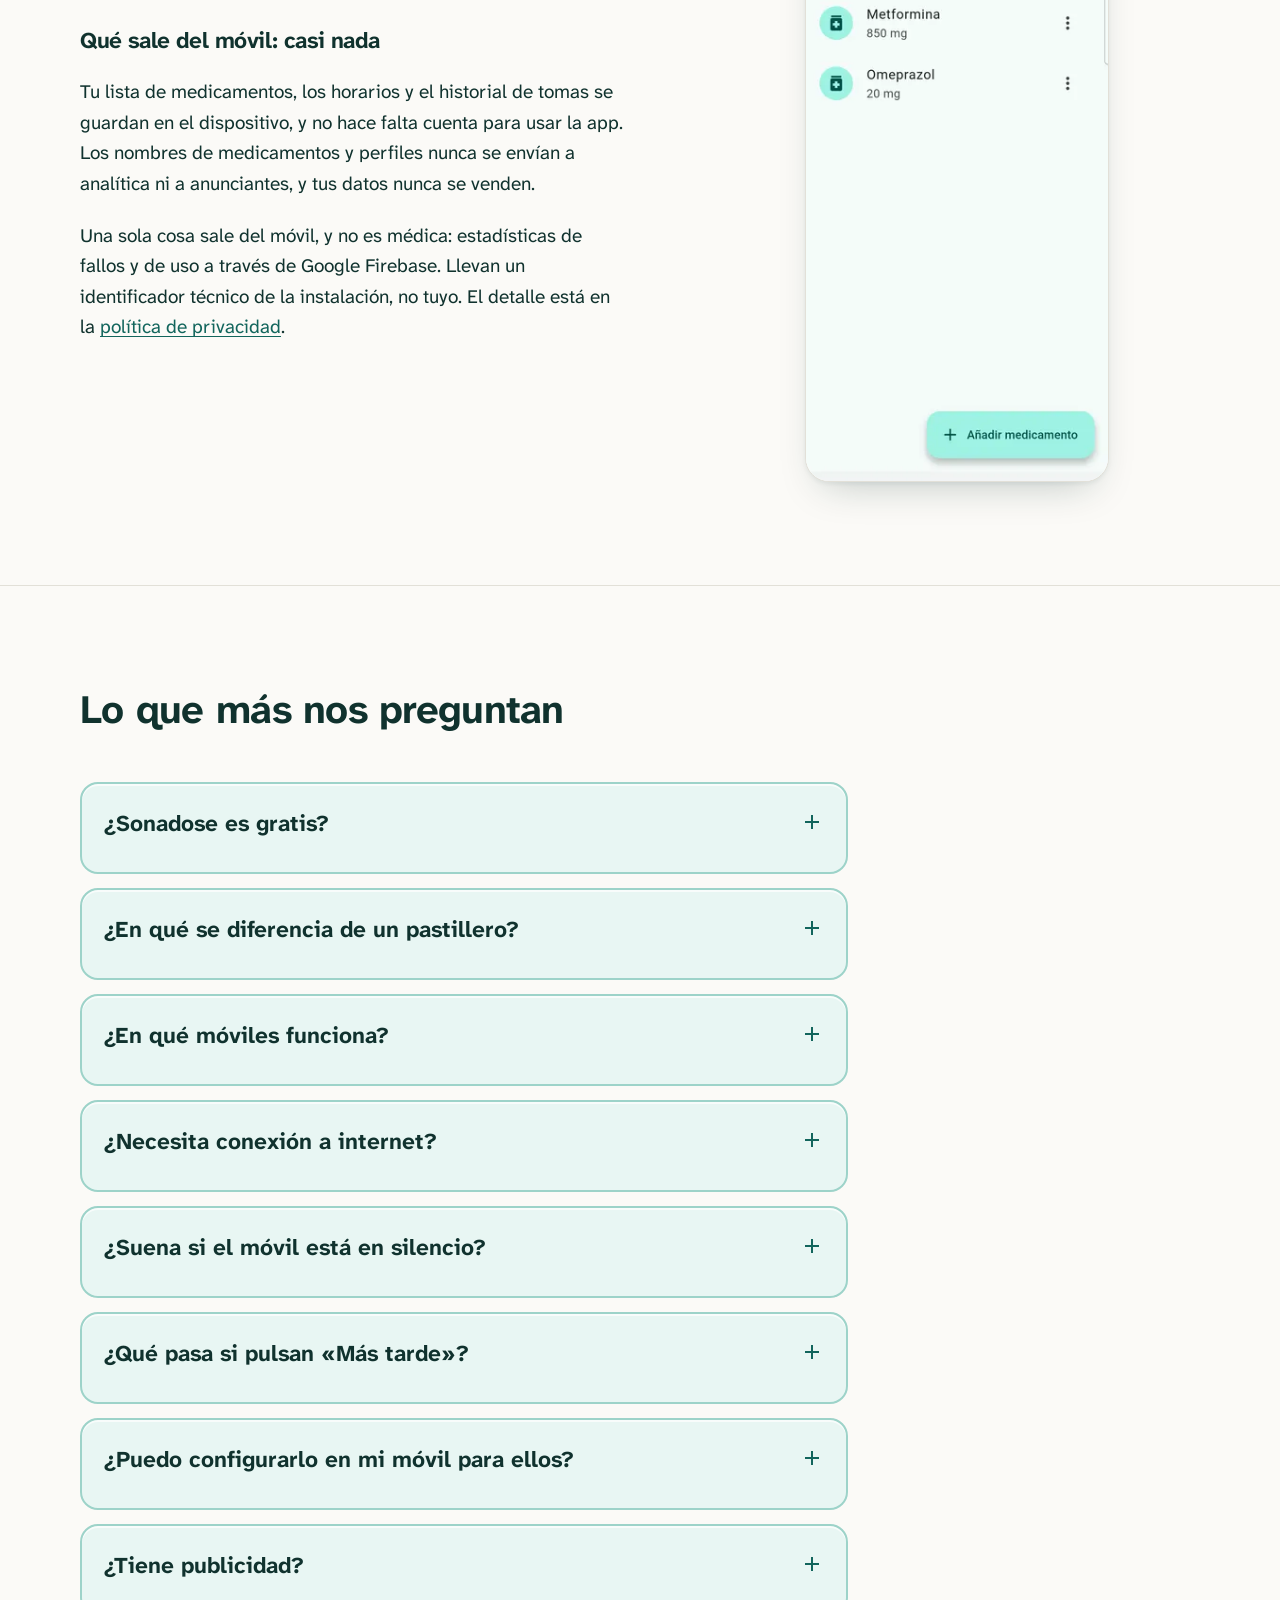
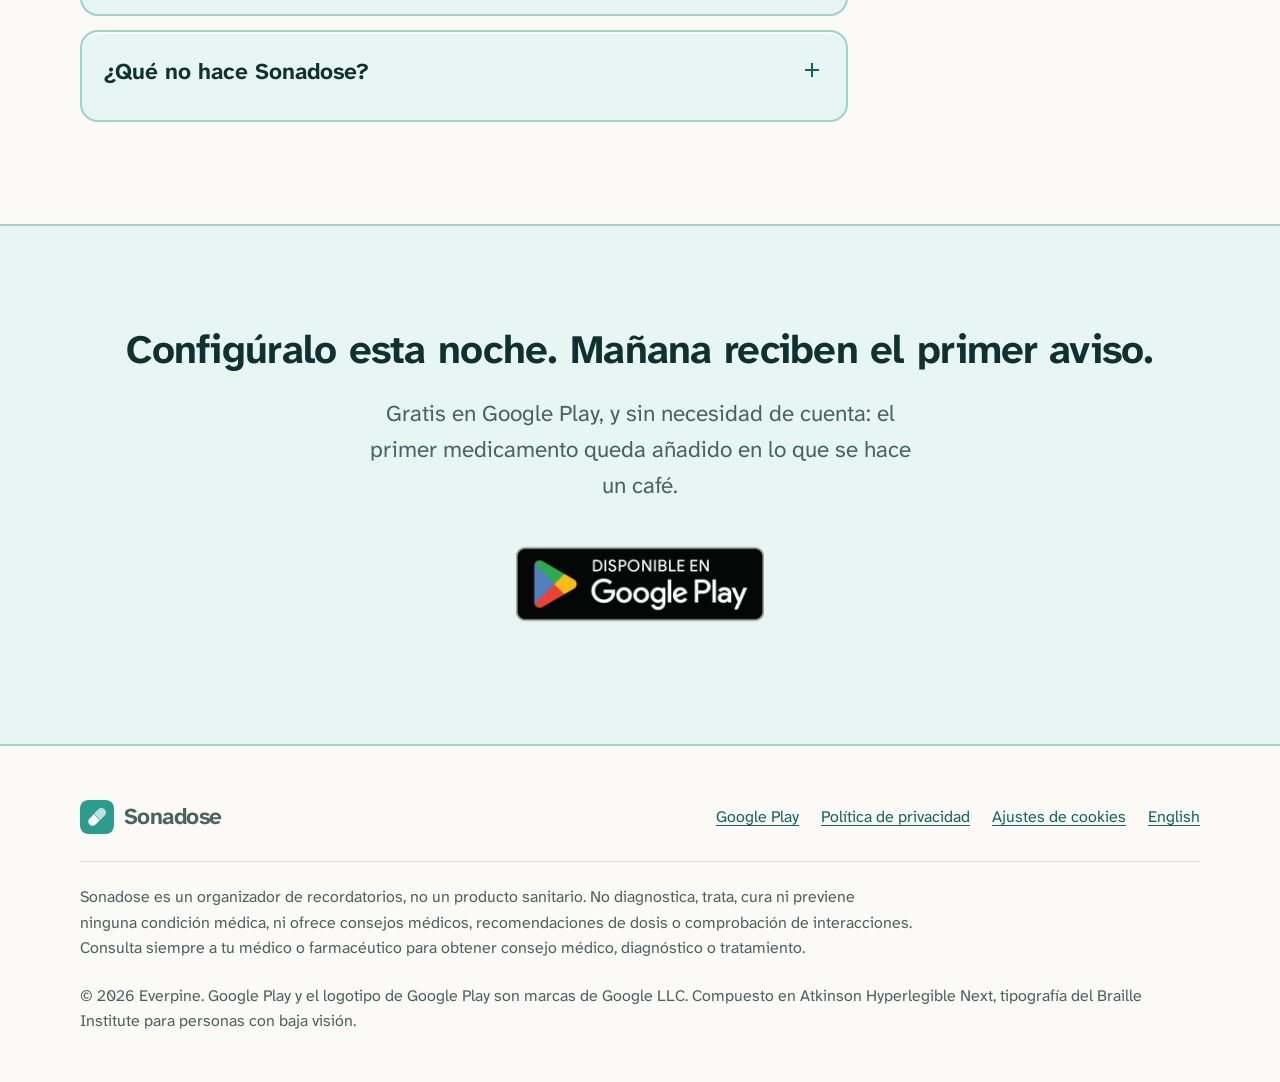
==== commit a42aaeef: "Nothing is for sale, so the site stops saying a licence is checked The condition set for this was "2" ====
--- a/es/index.html
+++ b/es/index.html
@@ -360,10 +360,9 @@
             tus datos nunca se venden.
           </p>
           <p>
-            Dos cosas sí salen del móvil, y ninguna es médica: estadísticas de fallos
-            y de uso a través de Google Firebase, y una comprobación de licencia con
-            RevenueCat que indica a la app si Premium está activo. Ambas llevan un
-            identificador técnico de la instalación, no tuyo. El detalle está en la
+            Una sola cosa sale del móvil, y no es médica: estadísticas de fallos y
+            de uso a través de Google Firebase. Llevan un identificador técnico de la
+            instalación, no tuyo. El detalle está en la
             <a href="https://lepiloff.github.io/dosebuddy-legal/privacy.html" rel="noopener">política de privacidad</a>.
           </p>
         </div>
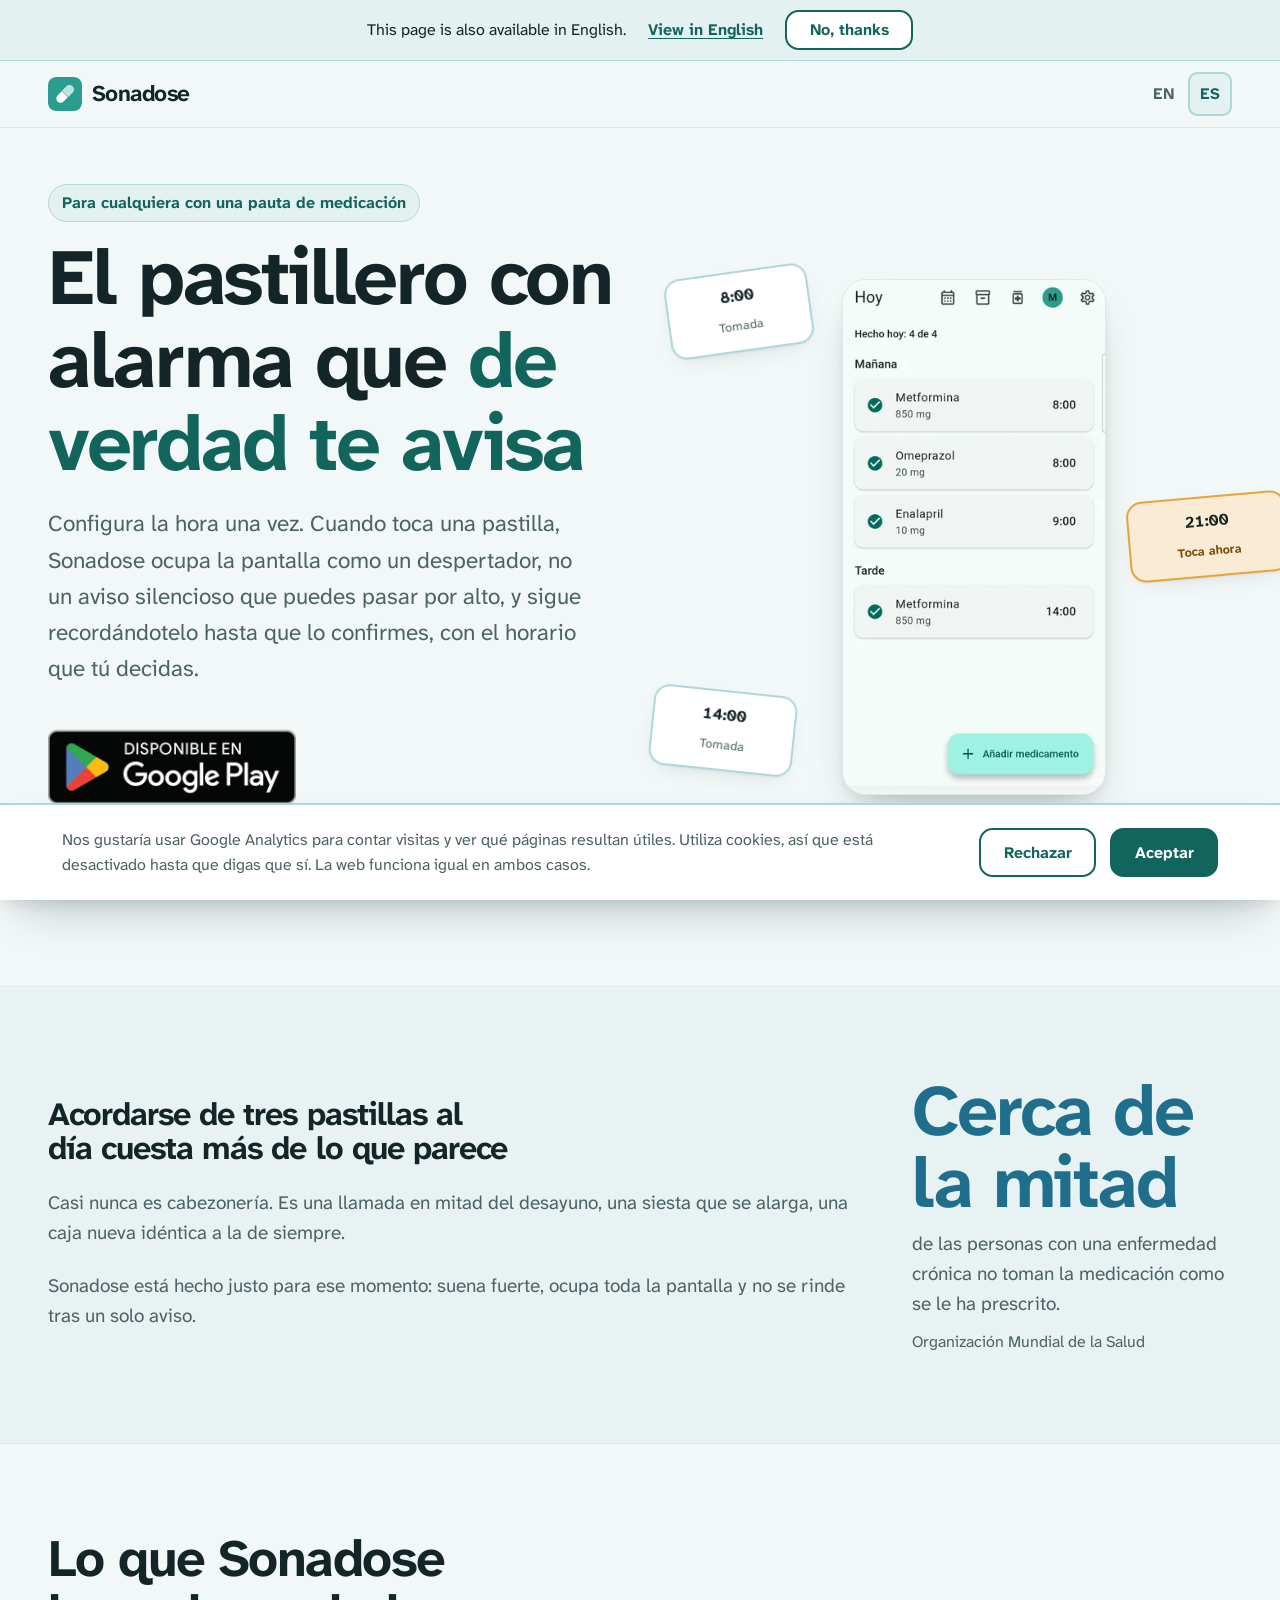
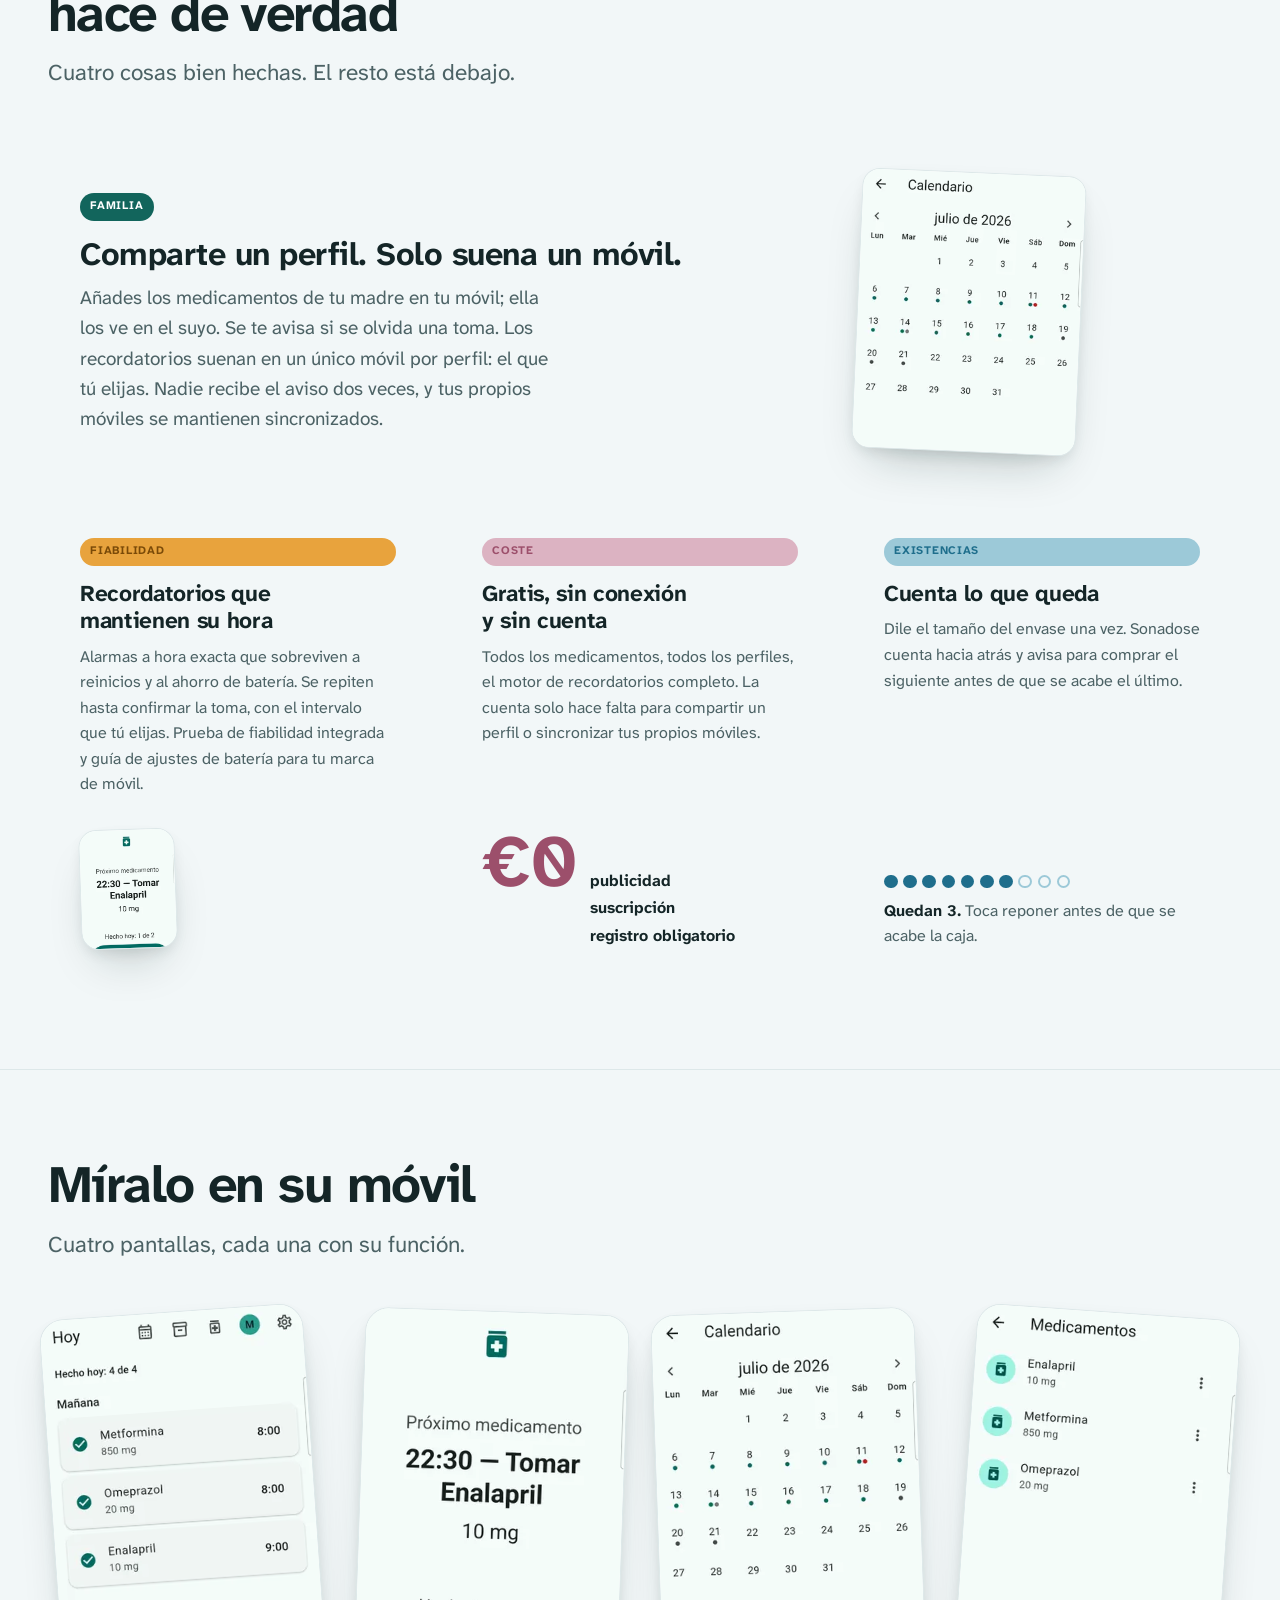
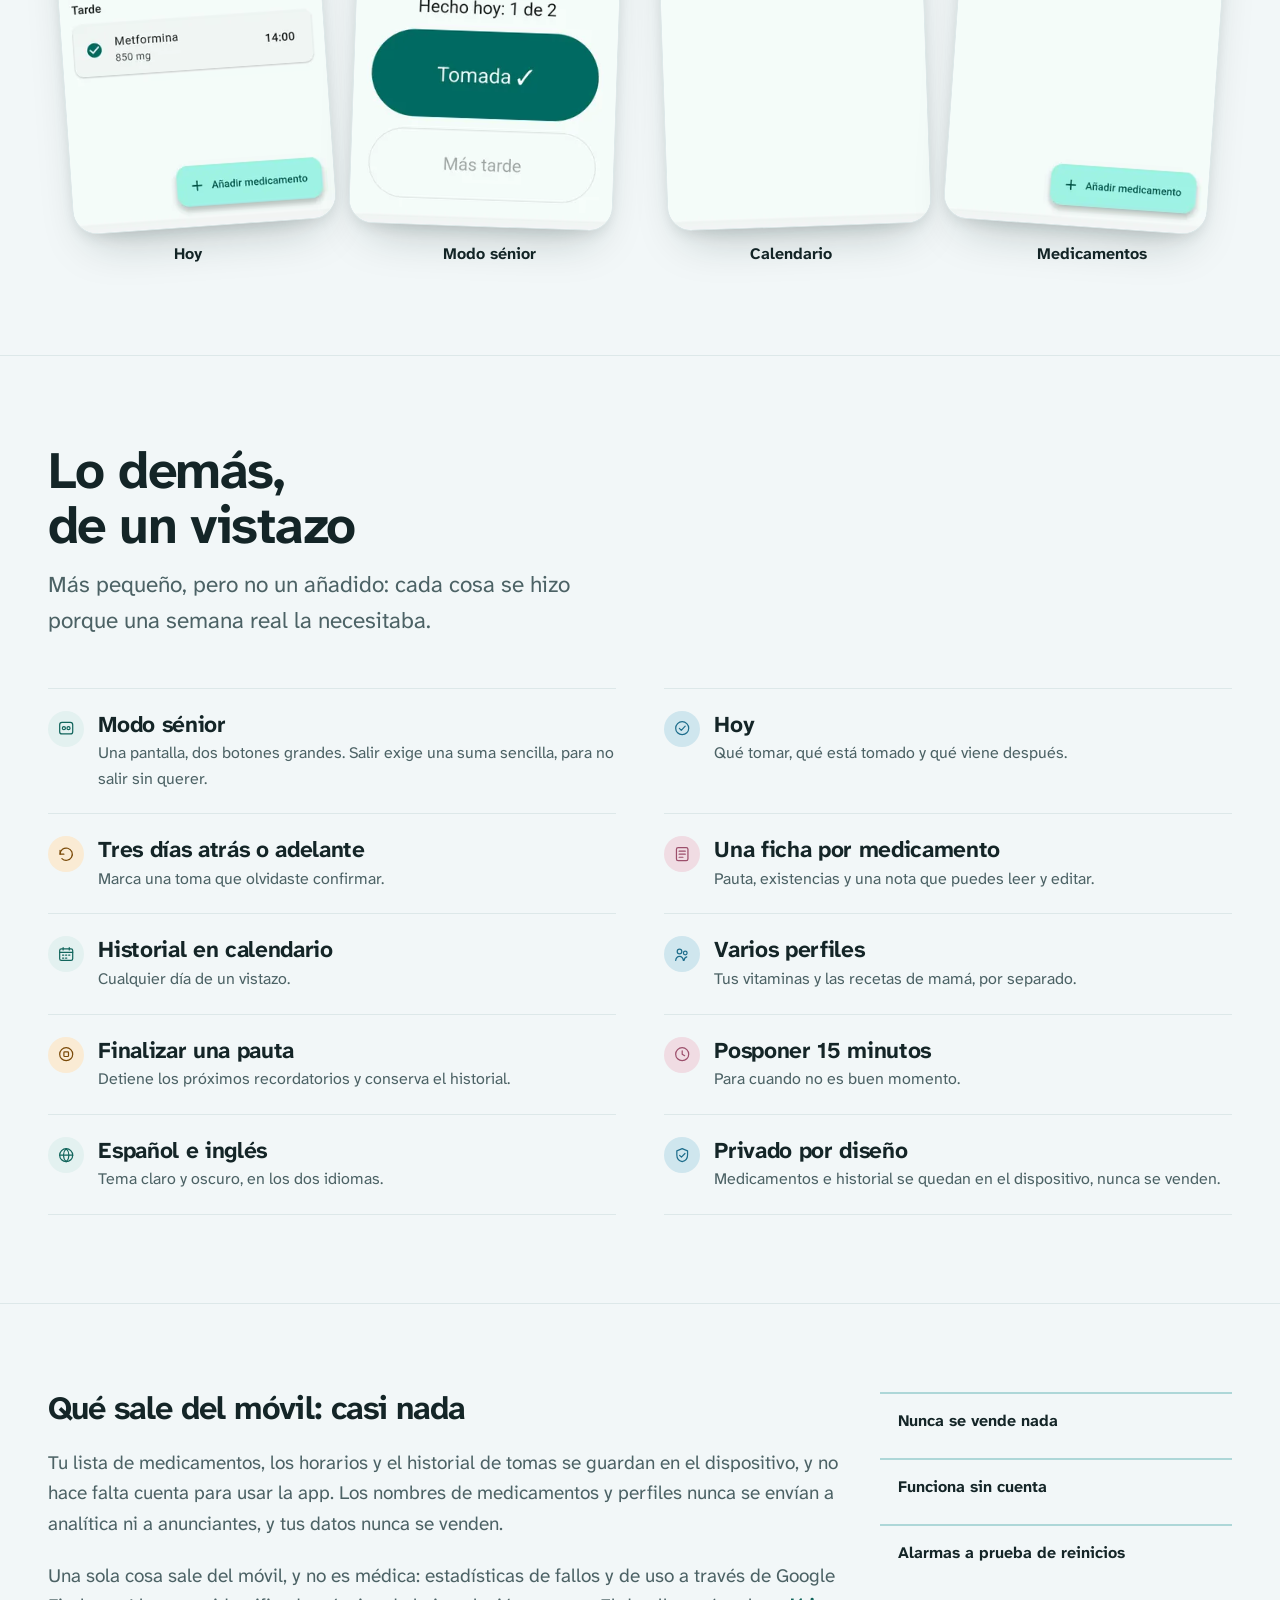
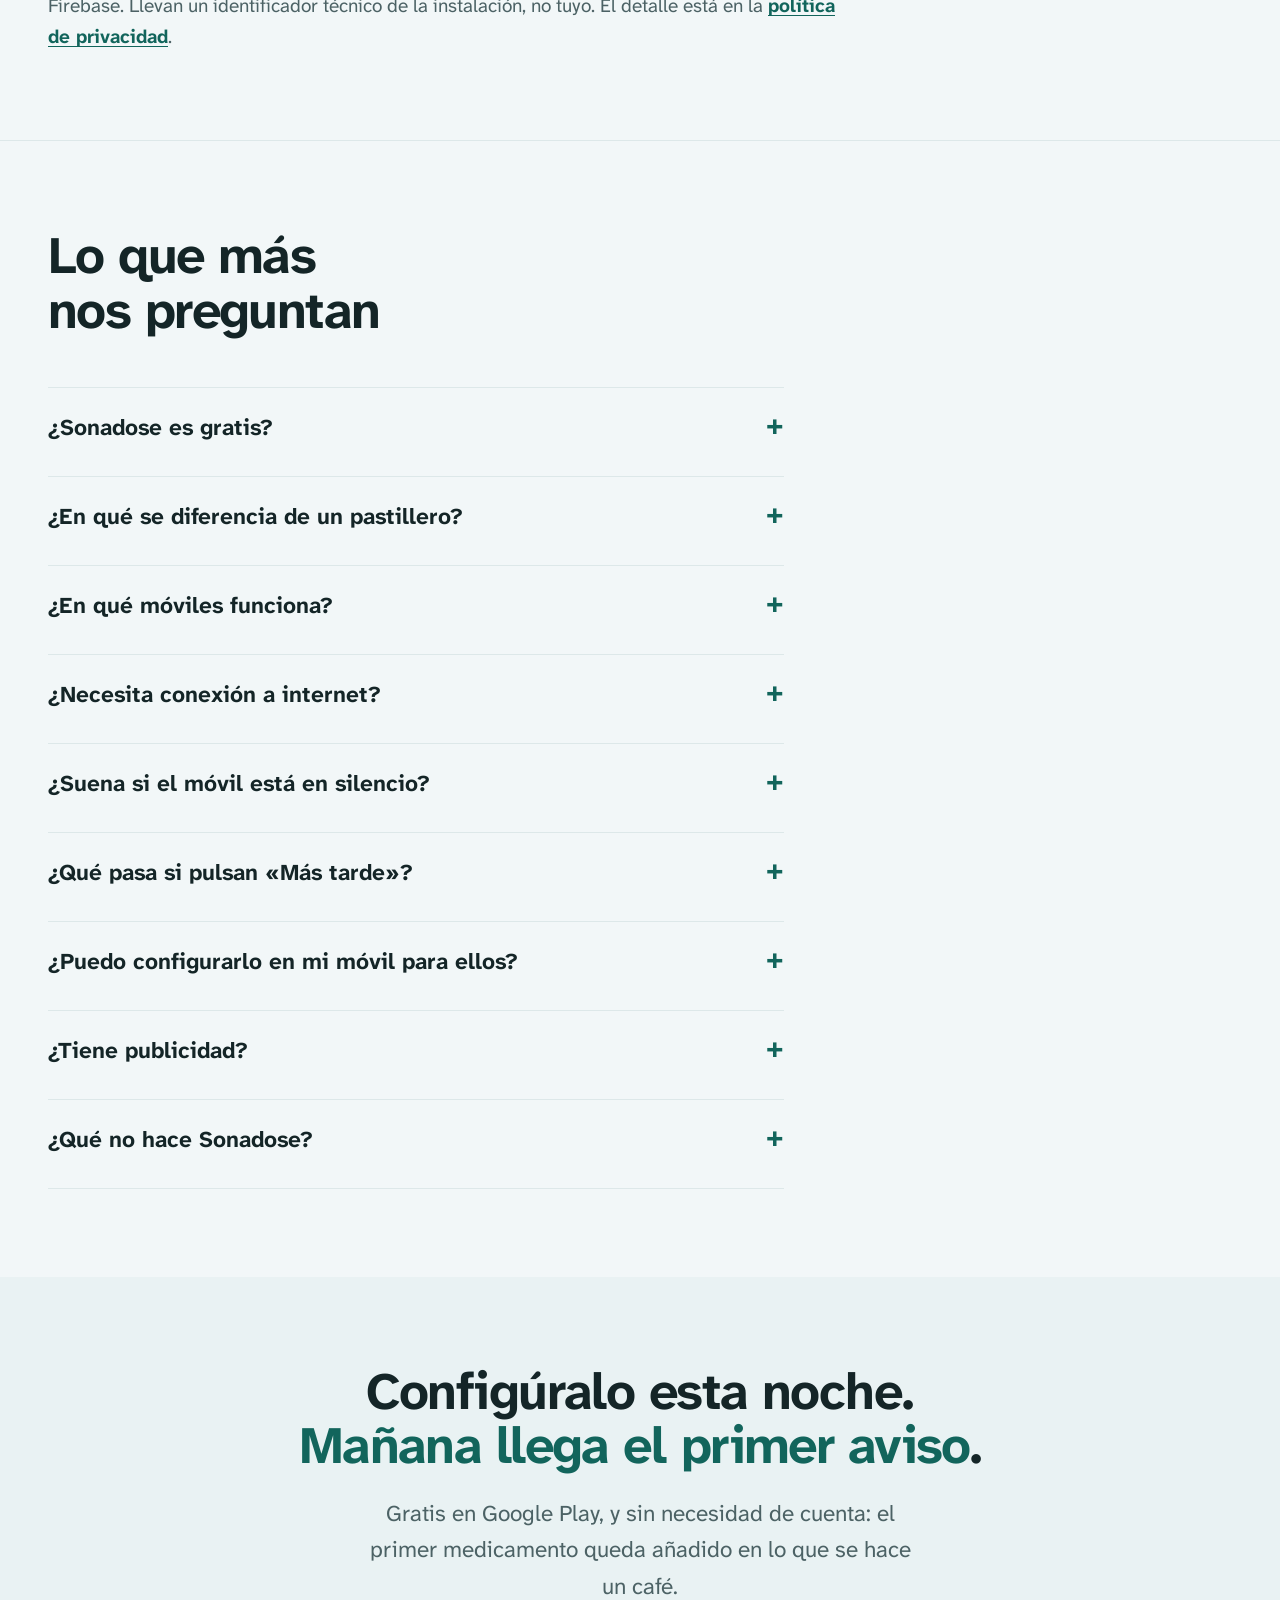
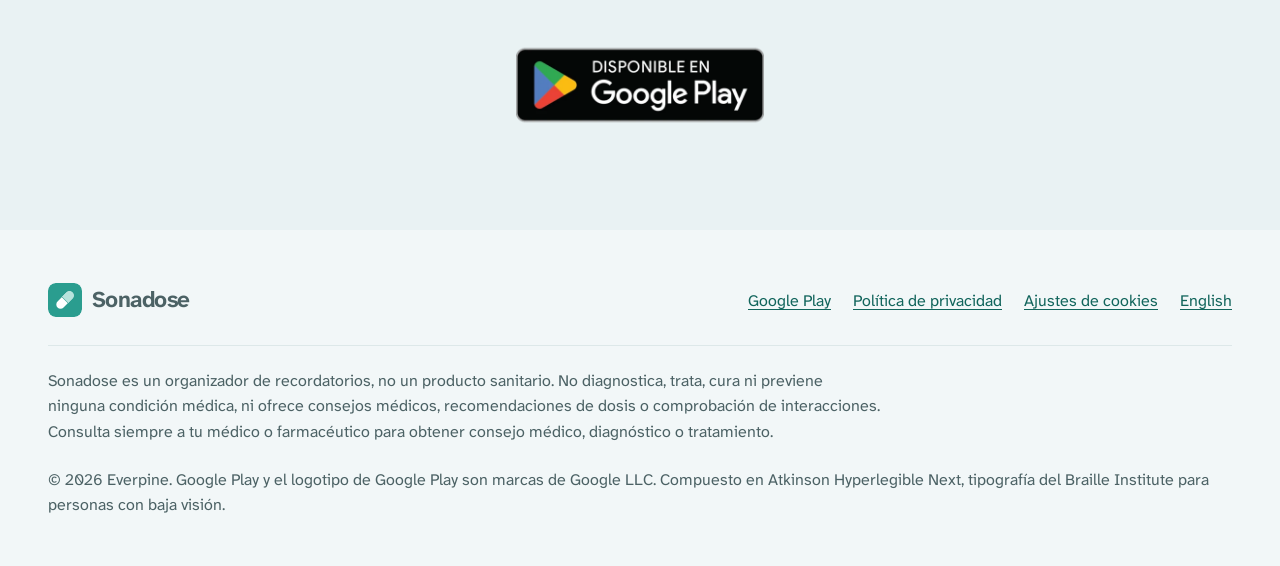
==== commit ede7a083: "Redesign the landing: calm Pale Sky palette, editorial layout, universal hero The old page read as a" ====
--- a/es/index.html
+++ b/es/index.html
@@ -37,7 +37,7 @@
   "@type": "SoftwareApplication",
   "name": "Sonadose",
   "alternateName": "Sonadose - Recordatorio",
-  "description": "Recordatorio de medicación pensado para familias que cuidan de una persona mayor. Tú añades los medicamentos y los horarios; ellos ven una única pantalla enorme con dos botones. Alarmas a pantalla completa que sobreviven a reinicios y al ahorro de batería, historial de tomas y control de existencias.",
+  "description": "Un pastillero con alarma para el móvil: añades los medicamentos y los horarios, y la app ocupa la pantalla y repite el aviso hasta confirmar la toma, con el horario que tú decidas. Incluye modo sénior de dos botones para quien lo necesite, uso compartido en familia, alarmas a pantalla completa que sobreviven a reinicios y al ahorro de batería, historial de tomas y control de existencias.",
   "applicationCategory": "HealthApplication",
   "applicationSubCategory": "Recordatorio de medicación",
   "operatingSystem": "Android 8.0 o superior",
@@ -117,6 +117,21 @@
 <body>
 <a class="skip-link" href="#main">Saltar al contenido</a>
 
+<svg class="icon-sprite" width="0" height="0" aria-hidden="true">
+  <defs>
+    <symbol id="ic-senior" viewBox="0 0 24 24" fill="none" stroke="currentColor" stroke-width="1.6" stroke-linecap="round" stroke-linejoin="round"><rect x="3.5" y="4.5" width="17" height="15" rx="3"/><circle cx="9" cy="12" r="2"/><circle cx="15" cy="12" r="2"/></symbol>
+    <symbol id="ic-today" viewBox="0 0 24 24" fill="none" stroke="currentColor" stroke-width="1.6" stroke-linecap="round" stroke-linejoin="round"><circle cx="12" cy="12" r="8.5"/><path d="M8.3 12.3 10.8 14.8 15.9 9.4"/></symbol>
+    <symbol id="ic-history" viewBox="0 0 24 24" fill="none" stroke="currentColor" stroke-width="1.6" stroke-linecap="round" stroke-linejoin="round"><path d="M4 12a8 8 0 1 1 2.4 5.7"/><path d="M4 12V7M4 12H9"/></symbol>
+    <symbol id="ic-card" viewBox="0 0 24 24" fill="none" stroke="currentColor" stroke-width="1.6" stroke-linecap="round" stroke-linejoin="round"><rect x="4.5" y="3.5" width="15" height="17" rx="2.2"/><path d="M8 8h8M8 12h8M8 16h5"/></symbol>
+    <symbol id="ic-calendar" viewBox="0 0 24 24" fill="none" stroke="currentColor" stroke-width="1.6" stroke-linecap="round" stroke-linejoin="round"><rect x="3.5" y="5" width="17" height="15" rx="2.2"/><path d="M3.5 9.5h17M8 3.5v3M16 3.5v3"/><path d="M7.2 13.2h1.6M11.2 13.2h1.6M15.2 13.2h1.6M7.2 17h1.6M11.2 17h1.6"/></symbol>
+    <symbol id="ic-profiles" viewBox="0 0 24 24" fill="none" stroke="currentColor" stroke-width="1.6" stroke-linecap="round" stroke-linejoin="round"><circle cx="8.5" cy="8.5" r="3"/><circle cx="16" cy="10.5" r="2.4"/><path d="M3.5 20c.5-3.4 2.6-5.3 5-5.3s4.5 1.9 5 5.3M14.4 20c.4-2.6 1.9-4.2 3.6-4.6"/></symbol>
+    <symbol id="ic-stop" viewBox="0 0 24 24" fill="none" stroke="currentColor" stroke-width="1.6" stroke-linecap="round" stroke-linejoin="round"><circle cx="12" cy="12" r="8.5"/><rect x="9" y="9" width="6" height="6" rx="1"/></symbol>
+    <symbol id="ic-clock" viewBox="0 0 24 24" fill="none" stroke="currentColor" stroke-width="1.6" stroke-linecap="round" stroke-linejoin="round"><circle cx="12" cy="12" r="8.5"/><path d="M12 7.5V12l3.2 2"/></symbol>
+    <symbol id="ic-globe" viewBox="0 0 24 24" fill="none" stroke="currentColor" stroke-width="1.6" stroke-linecap="round" stroke-linejoin="round"><circle cx="12" cy="12" r="8.5"/><path d="M3.5 12h17M12 3.5c2.4 2.3 3.6 5.3 3.6 8.5s-1.2 6.2-3.6 8.5c-2.4-2.3-3.6-5.3-3.6-8.5S9.6 5.8 12 3.5Z"/></symbol>
+    <symbol id="ic-shield" viewBox="0 0 24 24" fill="none" stroke="currentColor" stroke-width="1.6" stroke-linecap="round" stroke-linejoin="round"><path d="M12 3.5 19 6.3v5.4c0 4.6-3 7.7-7 8.8-4-1.1-7-4.2-7-8.8V6.3Z"/><path d="M8.6 12.2 11 14.6 15.6 9.8"/></symbol>
+  </defs>
+</svg>
+
 <div class="lang-hint" id="lang-hint" data-lang="en" hidden>
   <span lang="en">This page is also available in English.</span>
   <a href="/" hreflang="en" lang="en">View in English</a>
@@ -152,60 +167,55 @@
   <section class="hero">
     <div class="wrap hero__grid">
       <div>
-        <p class="eyebrow">Para quien cuida de un padre o una madre mayor</p>
-        <h1>Un pastillero con alarma, en el móvil de tus padres</h1>
-        <p class="hero__lead">
-          La misma función que un pastillero electrónico, sin comprar nada. Tú añades
-          los medicamentos una vez; ellos ven una sola pantalla con la hora, el
-          medicamento y dos botones grandes. La alarma suena a pantalla completa y
-          se repite hasta cinco veces, cada cinco minutos, hasta que se confirma la
-          toma.
+        <p class="eyebrow hero-in-1">Para cualquiera con una pauta de medicación</p>
+        <h1 class="hero-in-2">El pastillero con alarma que <span class="accent-word">de verdad te avisa</span></h1>
+        <p class="hero__lead hero-in-3">
+          Configura la hora una vez. Cuando toca una pastilla, Sonadose ocupa la
+          pantalla como un despertador, no un aviso silencioso que puedes pasar
+          por alto, y sigue recordándotelo hasta que lo confirmes, con el
+          horario que tú decidas.
         </p>
 
-        <div class="hero__cta">
-          <a class="play-badge" href="https://play.google.com/store/apps/details?id=com.everpine.dosebuddy" rel="noopener">
+        <div class="hero__cta hero-in-4">
+          <a class="play-badge" href="https://play.google.com/store/apps/details?id=com.everpine.dosebuddy&referrer=utm_source%3Demea_Med%26utm_medium%3Dlanding_page" rel="noopener">
             <img src="/img/badges/es.webp" alt="Consigue Sonadose en Google Play" width="512" height="198">
           </a>
           <p class="cta-note">Gratis · Sin publicidad · Sin suscripción · Android 8.0 o superior · Español e inglés</p>
         </div>
-
-        <ul class="dose-strip" aria-hidden="true">
-          <li class="cell"><strong>8:00</strong><small>Tomada</small></li>
-          <li class="cell"><strong>14:00</strong><small>Tomada</small></li>
-          <li class="cell is-next"><strong>21:00</strong><small>Toca ahora</small></li>
+      </div>
+
+      <div class="hero__visual">
+        <figure class="phone hero-in-phone">
+          <img src="/img/screens/es-today-640.webp"
+               srcset="/img/screens/es-today-320.webp 320w, /img/screens/es-today-640.webp 640w"
+               sizes="280px"
+               width="640" height="1256" fetchpriority="high" decoding="async"
+               alt="Pantalla Hoy de Sonadose con los medicamentos de la mañana y de la tarde, la hora de cada toma y una marca de verificación en las que ya se han tomado.">
+        </figure>
+        <ul class="pchips" aria-hidden="true">
+          <li class="pchip"><strong>8:00</strong><span>Tomada</span></li>
+          <li class="pchip"><strong>14:00</strong><span>Tomada</span></li>
+          <li class="pchip pchip--next"><strong>21:00</strong><span>Toca ahora</span></li>
         </ul>
       </div>
-
-      <figure class="shot shot--center">
-        <img src="/img/screens/es-today-640.webp"
-             srcset="/img/screens/es-today-320.webp 320w, /img/screens/es-today-640.webp 640w"
-             sizes="304px"
-             width="640" height="1256" fetchpriority="high" decoding="async"
-             alt="Pantalla Hoy de Sonadose con los medicamentos de la mañana y de la tarde, la hora de cada toma y una marca de verificación en las que ya se han tomado.">
-      </figure>
     </div>
   </section>
 
   <!-- 2. El problema -->
-  <section class="section">
-    <div class="wrap split">
-      <div class="split__body stack">
+  <section class="stat-band">
+    <div class="wrap">
+      <div class="stack">
         <h2>Acordarse de tres pastillas al día cuesta más de lo que parece</h2>
         <p>
           Casi nunca es cabezonería. Es una llamada en mitad del desayuno, una
           siesta que se alarga, una caja nueva idéntica a la de siempre.
         </p>
         <p>
-          Un papel en la nevera no suena. Y el recordatorio del propio móvil es una
-          notificación discreta que ya ha desaparecido cuando alguien mira la
-          pantalla.
-        </p>
-        <p>
           Sonadose está hecho justo para ese momento: suena fuerte, ocupa toda la
           pantalla y no se rinde tras un solo aviso.
         </p>
       </div>
-      <div class="stat">
+      <div class="stat-card">
         <b>Cerca de la mitad</b>
         <p>de las personas con una enfermedad crónica no toman la medicación como se le ha prescrito.</p>
         <cite>Organización Mundial de la Salud</cite>
@@ -213,166 +223,159 @@
     </div>
   </section>
 
-  <!-- 3. Cómo funciona -->
+  <!-- 3. Funciones principales -->
   <section class="section">
     <div class="wrap">
       <div class="section__head">
-        <h2>Cómo funciona</h2>
-        <p>Tres pasos, y solo el primero es cosa tuya.</p>
-      </div>
-      <ol class="steps">
-        <li class="cell">
-          <h3>Tú lo configuras</h3>
-          <p>
-            Añade cada medicamento con una foto de la caja, las horas de la toma y
-            cuántas pastillas trae el envase. Unos minutos, una sola vez.
-          </p>
-        </li>
-        <li class="cell">
-          <h3>Ellos solo pulsan</h3>
-          <p>
-            A su hora, el móvil suena y llena la pantalla: el medicamento, la hora y
-            dos botones: «Tomada» y «Más tarde». Nada más que buscar.
-          </p>
-        </li>
-        <li class="cell">
-          <h3>Tú lo compruebas</h3>
-          <p>
-            Cada toma confirmada queda en un calendario en ese móvil. Un vistazo y
-            sabes cómo ha ido la semana, sin interrogatorios en la cena.
-          </p>
-        </li>
-      </ol>
-    </div>
-  </section>
-
-  <!-- 4. Modo sénior -->
-  <section class="section">
-    <div class="wrap split split--flip">
-      <figure class="shot shot--center">
-        <img src="/img/screens/es-elder-640.webp"
-             srcset="/img/screens/es-elder-320.webp 320w, /img/screens/es-elder-640.webp 640w"
-             sizes="304px"
-             width="640" height="1256" loading="lazy" decoding="async"
-             alt="Modo sénior de Sonadose: un solo medicamento en letra muy grande con la hora de la toma, la foto del envase y dos botones a todo lo ancho, «Tomada» y «Más tarde».">
-      </figure>
-      <div class="split__body stack">
-        <h2>Modo sénior: dos botones y nada que se pueda estropear</h2>
-        <p>
-          Al activarlo, la app se convierte en una sola pantalla. Sin pestañas, sin
-          menús y sin ajustes en los que meterse por error.
-        </p>
-        <ul class="stack">
-          <li><strong>Texto que se lee desde el otro lado de la cocina.</strong> Se agranda toda la pantalla, no solo el titular.</li>
-          <li><strong>Una foto de la caja de verdad.</strong> Así el envase correcto es evidente aunque todos los nombres se parezcan.</li>
-          <li><strong>Una alarma que suena de verdad.</strong> A pantalla completa, como un despertador, incluso con el móvil en silencio.</li>
-          <li><strong>Salida protegida.</strong> Un toque despistado no puede llevarlos a los ajustes ni hacerles perder la app.</li>
-        </ul>
-      </div>
-    </div>
-  </section>
-
-  <!-- 5. Tranquilidad (uso compartido en familia, incluido en la v1.1) -->
-  <section class="section">
-    <div class="wrap split">
-      <div class="split__body stack">
-        <h2>Botones grandes para ellos. Tranquilidad para ti.</h2>
-        <p>
-          Sonadose funciona en su móvil: botones grandes, una sola pantalla, sin
-          cuenta y sin cobertura. Los recordatorios no dependen de nosotros: si
-          nuestro servidor se cae, su teléfono sigue avisando.
-        </p>
-        <p>
-          Cuando quieras saber que todo va bien, te comparten el perfil. El uso
-          compartido empieza con un código que se genera en su móvil y se entrega
-          una vez: nadie puede pedir acceso. A partir de ahí ves los medicamentos
-          y si cada dosis se tomó, y puedes recibir un aviso cuando alguna no se
-          toma o cuando su teléfono lleva mucho tiempo en silencio.
-        </p>
-        <p>
-          Lo que no obtienes es su móvil. Compartir muestra el historial: no te
-          deja cambiar una pauta, y quien es dueño del perfil puede retirar el
-          acceso cuando quiera. La app es gratis.
-        </p>
-      </div>
-      <figure class="shot shot--center">
-        <img src="/img/screens/es-calendar-640.webp"
-             srcset="/img/screens/es-calendar-320.webp 320w, /img/screens/es-calendar-640.webp 640w"
-             sizes="304px"
-             width="640" height="1256" loading="lazy" decoding="async"
-             alt="Calendario de Sonadose de julio de 2026, con cada día marcado según si se confirmaron todas las tomas.">
-      </figure>
-    </div>
-  </section>
-
-  <!-- 6. Fiabilidad y privacidad -->
+        <h2>Lo que Sonadose hace de verdad</h2>
+        <p>Cuatro cosas bien hechas. El resto está debajo.</p>
+      </div>
+
+      <div class="features">
+        <article class="feature feature--lead">
+          <div>
+            <span class="tag tag--teal">Familia</span>
+            <h3>Comparte un perfil. Solo suena un móvil.</h3>
+            <p>Añades los medicamentos de tu madre en tu móvil; ella los ve en el suyo. Se te avisa si se olvida una toma. Los recordatorios suenan en un único móvil por perfil: el que tú elijas. Nadie recibe el aviso dos veces, y tus propios móviles se mantienen sincronizados.</p>
+          </div>
+          <div class="crop-window">
+            <img src="/img/screens/es-calendar-640.webp"
+                 srcset="/img/screens/es-calendar-320.webp 320w, /img/screens/es-calendar-640.webp 640w"
+                 sizes="224px"
+                 width="640" height="1256" loading="lazy" decoding="async"
+                 alt="Calendario de Sonadose de julio de 2026, la mayoría de días con una toma confirmada y uno marcado con una toma olvidada.">
+          </div>
+        </article>
+
+        <div class="features__rest">
+          <article class="feature">
+            <span class="tag tag--amber">Fiabilidad</span>
+            <h3>Recordatorios que mantienen su hora</h3>
+            <p>Alarmas a hora exacta que sobreviven a reinicios y al ahorro de batería. Se repiten hasta confirmar la toma, con el intervalo que tú elijas. Prueba de fiabilidad integrada y guía de ajustes de batería para tu marca de móvil.</p>
+            <div class="feature__media">
+              <div class="crop-window crop-window--small">
+                <img src="/img/screens/es-elder-640.webp"
+                     srcset="/img/screens/es-elder-320.webp 320w, /img/screens/es-elder-640.webp 640w"
+                     sizes="200px"
+                     width="640" height="1256" loading="lazy" decoding="async"
+                     alt="Alarma a pantalla completa de Sonadose con el próximo medicamento, su hora y un botón grande de Tomada.">
+              </div>
+            </div>
+          </article>
+
+          <article class="feature">
+            <span class="tag tag--rose">Coste</span>
+            <h3>Gratis, sin conexión y sin cuenta</h3>
+            <p>Todos los medicamentos, todos los perfiles, el motor de recordatorios completo. La cuenta solo hace falta para compartir un perfil o sincronizar tus propios móviles.</p>
+            <div class="feature__media">
+              <div class="zero-stat">
+                <span class="zero-stat__num">&euro;0</span>
+                <ul class="zero-stat__list"><li>publicidad</li><li>suscripción</li><li>registro obligatorio</li></ul>
+              </div>
+            </div>
+          </article>
+
+          <article class="feature">
+            <span class="tag tag--blue">Existencias</span>
+            <h3>Cuenta lo que queda</h3>
+            <p>Dile el tamaño del envase una vez. Sonadose cuenta hacia atrás y avisa para comprar el siguiente antes de que se acabe el último.</p>
+            <div class="feature__media">
+              <div class="stock-gauge">
+                <div class="stock-gauge__dots" aria-hidden="true">
+                  <span></span><span></span><span></span><span></span><span></span>
+                  <span></span><span></span><span class="is-low"></span><span class="is-low"></span><span class="is-low"></span>
+                </div>
+                <p class="stock-gauge__note"><strong>Quedan 3.</strong> Toca reponer antes de que se acabe la caja.</p>
+              </div>
+            </div>
+          </article>
+        </div>
+      </div>
+    </div>
+  </section>
+
+  <!-- 4. Galería -->
   <section class="section">
     <div class="wrap">
       <div class="section__head">
-        <h2>Pensado para seguir ahí a las nueve de la noche</h2>
-        <p>
-          Un recordatorio que deja de funcionar sin avisar es peor que no tener
-          ninguno. Es la parte de Sonadose que más atención recibe.
-        </p>
-      </div>
-
-      <ul class="features">
-        <li class="cell">
-          <h3>Sobrevive a reinicios y al ahorro de batería</h3>
-          <p>
-            Las alarmas a hora exacta se rearman tras reiniciar, y la configuración
-            pide exactamente los permisos que Android necesita para que salten a su
-            hora.
-          </p>
+        <h2>Míralo en su móvil</h2>
+        <p>Cuatro pantallas, cada una con su función.</p>
+      </div>
+      <ul class="gallery">
+        <li class="gallery__item">
+          <figure class="phone">
+            <img src="/img/screens/es-today-640.webp"
+                 srcset="/img/screens/es-today-320.webp 320w, /img/screens/es-today-640.webp 640w"
+                 sizes="200px" width="640" height="1256" loading="lazy" decoding="async"
+                 alt="Pantalla Hoy de Sonadose con los medicamentos de la mañana y de la tarde y una marca de verificación en las que ya se han tomado.">
+          </figure>
+          <figcaption>Hoy</figcaption>
         </li>
-        <li class="cell">
-          <h3>Insiste</h3>
-          <p>
-            La alarma se repite hasta cinco veces, cada cinco minutos. Después el
-            aviso permanece en pantalla hasta que se cierra la ventana de toma.
-            Posponer quince minutos cuando no es buen momento.
-          </p>
+        <li class="gallery__item">
+          <figure class="phone">
+            <img src="/img/screens/es-elder-640.webp"
+                 srcset="/img/screens/es-elder-320.webp 320w, /img/screens/es-elder-640.webp 640w"
+                 sizes="200px" width="640" height="1256" loading="lazy" decoding="async"
+                 alt="Modo sénior de Sonadose: un solo medicamento en letra muy grande con la hora de la toma, la foto del envase y dos botones a todo lo ancho, «Tomada» y «Más tarde».">
+          </figure>
+          <figcaption>Modo sénior</figcaption>
         </li>
-        <li class="cell">
-          <h3>Prueba de fiabilidad incluida</h3>
-          <p>
-            Mándate un recordatorio de prueba y sigue la guía paso a paso de los
-            ajustes de batería de tu marca de móvil. Huawei y Xiaomi necesitan una
-            mano.
-          </p>
+        <li class="gallery__item">
+          <figure class="phone">
+            <img src="/img/screens/es-calendar-640.webp"
+                 srcset="/img/screens/es-calendar-320.webp 320w, /img/screens/es-calendar-640.webp 640w"
+                 sizes="200px" width="640" height="1256" loading="lazy" decoding="async"
+                 alt="Calendario de Sonadose de julio de 2026, con cada día marcado según si se confirmaron todas las tomas.">
+          </figure>
+          <figcaption>Calendario</figcaption>
         </li>
-        <li class="cell">
-          <h3>Cuenta lo que queda</h3>
-          <p>
-            Dile cuántas pastillas trae el envase y Sonadose va descontando; luego
-            avisa para comprar la caja siguiente antes de que se acabe la última.
-          </p>
+        <li class="gallery__item">
+          <figure class="phone">
+            <img src="/img/screens/es-medications-640.webp"
+                 srcset="/img/screens/es-medications-320.webp 320w, /img/screens/es-medications-640.webp 640w"
+                 sizes="200px" width="640" height="1256" loading="lazy" decoding="async"
+                 alt="Lista de medicamentos de Sonadose, con la dosis, la pauta y las pastillas que quedan en el envase de cada uno.">
+          </figure>
+          <figcaption>Medicamentos</figcaption>
         </li>
       </ul>
-
-      <div class="split spaced">
-        <div class="split__body stack">
-          <h3>Qué sale del móvil: casi nada</h3>
-          <p>
-            Tu lista de medicamentos, los horarios y el historial de tomas se
-            guardan en el dispositivo, y no hace falta cuenta para usar la app. Los nombres de
-            medicamentos y perfiles nunca se envían a analítica ni a anunciantes, y
-            tus datos nunca se venden.
-          </p>
-          <p>
-            Una sola cosa sale del móvil, y no es médica: estadísticas de fallos y
-            de uso a través de Google Firebase. Llevan un identificador técnico de la
-            instalación, no tuyo. El detalle está en la
-            <a href="https://lepiloff.github.io/dosebuddy-legal/privacy.html" rel="noopener">política de privacidad</a>.
-          </p>
-        </div>
-        <figure class="shot shot--center">
-          <img src="/img/screens/es-medications-640.webp"
-               srcset="/img/screens/es-medications-320.webp 320w, /img/screens/es-medications-640.webp 640w"
-               sizes="304px"
-               width="640" height="1256" loading="lazy" decoding="async"
-               alt="Lista de medicamentos de Sonadose, con la dosis, la pauta y las pastillas que quedan en el envase de cada uno.">
-        </figure>
+    </div>
+  </section>
+
+  <!-- 5. Lo demás -->
+  <section class="section">
+    <div class="wrap">
+      <div class="section__head">
+        <h2>Lo demás, de un vistazo</h2>
+        <p>Más pequeño, pero no un añadido: cada cosa se hizo porque una semana real la necesitaba.</p>
+      </div>
+      <div class="index-list">
+        <div class="index-row"><span class="index-row__icon-wrap index-row__icon-wrap--teal"><svg class="index-row__icon"><use href="#ic-senior"></use></svg></span><div><h3>Modo sénior</h3><p>Una pantalla, dos botones grandes. Salir exige una suma sencilla, para no salir sin querer.</p></div></div>
+        <div class="index-row"><span class="index-row__icon-wrap index-row__icon-wrap--blue"><svg class="index-row__icon"><use href="#ic-today"></use></svg></span><div><h3>Hoy</h3><p>Qué tomar, qué está tomado y qué viene después.</p></div></div>
+        <div class="index-row"><span class="index-row__icon-wrap index-row__icon-wrap--amber"><svg class="index-row__icon"><use href="#ic-history"></use></svg></span><div><h3>Tres días atrás o adelante</h3><p>Marca una toma que olvidaste confirmar.</p></div></div>
+        <div class="index-row"><span class="index-row__icon-wrap index-row__icon-wrap--rose"><svg class="index-row__icon"><use href="#ic-card"></use></svg></span><div><h3>Una ficha por medicamento</h3><p>Pauta, existencias y una nota que puedes leer y editar.</p></div></div>
+        <div class="index-row"><span class="index-row__icon-wrap index-row__icon-wrap--teal"><svg class="index-row__icon"><use href="#ic-calendar"></use></svg></span><div><h3>Historial en calendario</h3><p>Cualquier día de un vistazo.</p></div></div>
+        <div class="index-row"><span class="index-row__icon-wrap index-row__icon-wrap--blue"><svg class="index-row__icon"><use href="#ic-profiles"></use></svg></span><div><h3>Varios perfiles</h3><p>Tus vitaminas y las recetas de mamá, por separado.</p></div></div>
+        <div class="index-row"><span class="index-row__icon-wrap index-row__icon-wrap--amber"><svg class="index-row__icon"><use href="#ic-stop"></use></svg></span><div><h3>Finalizar una pauta</h3><p>Detiene los próximos recordatorios y conserva el historial.</p></div></div>
+        <div class="index-row"><span class="index-row__icon-wrap index-row__icon-wrap--rose"><svg class="index-row__icon"><use href="#ic-clock"></use></svg></span><div><h3>Posponer 15 minutos</h3><p>Para cuando no es buen momento.</p></div></div>
+        <div class="index-row"><span class="index-row__icon-wrap index-row__icon-wrap--teal"><svg class="index-row__icon"><use href="#ic-globe"></use></svg></span><div><h3>Español e inglés</h3><p>Tema claro y oscuro, en los dos idiomas.</p></div></div>
+        <div class="index-row"><span class="index-row__icon-wrap index-row__icon-wrap--blue"><svg class="index-row__icon"><use href="#ic-shield"></use></svg></span><div><h3>Privado por diseño</h3><p>Medicamentos e historial se quedan en el dispositivo, nunca se venden.</p></div></div>
+      </div>
+    </div>
+  </section>
+
+  <!-- 6. Confianza -->
+  <section class="section">
+    <div class="wrap trust">
+      <div class="stack">
+        <h2>Qué sale del móvil: casi nada</h2>
+        <p>Tu lista de medicamentos, los horarios y el historial de tomas se guardan en el dispositivo, y no hace falta cuenta para usar la app. Los nombres de medicamentos y perfiles nunca se envían a analítica ni a anunciantes, y tus datos nunca se venden.</p>
+        <p>Una sola cosa sale del móvil, y no es médica: estadísticas de fallos y de uso a través de Google Firebase. Llevan un identificador técnico de la instalación, no tuyo. El detalle está en la <a href="https://lepiloff.github.io/dosebuddy-legal/privacy.html" rel="noopener">política de privacidad</a>.</p>
+      </div>
+      <div class="trust-badges">
+        <div class="trust-badge">Nunca se vende nada</div>
+        <div class="trust-badge">Funciona sin cuenta</div>
+        <div class="trust-badge">Alarmas a prueba de reinicios</div>
       </div>
     </div>
   </section>
@@ -385,7 +388,7 @@
       </div>
 
       <div class="faq">
-        <details class="cell" name="faq">
+        <details name="faq">
           <summary>¿Sonadose es gratis?</summary>
           <div class="faq__body">
             <p>
@@ -398,7 +401,7 @@
           </div>
         </details>
 
-        <details class="cell" name="faq">
+        <details name="faq">
           <summary>¿En qué se diferencia de un pastillero?</summary>
           <div class="faq__body">
             <p>
@@ -413,7 +416,7 @@
           </div>
         </details>
 
-        <details class="cell" name="faq">
+        <details name="faq">
           <summary>¿En qué móviles funciona?</summary>
           <div class="faq__body">
             <p>
@@ -424,7 +427,7 @@
           </div>
         </details>
 
-        <details class="cell" name="faq">
+        <details name="faq">
           <summary>¿Necesita conexión a internet?</summary>
           <div class="faq__body">
             <p>
@@ -436,7 +439,7 @@
           </div>
         </details>
 
-        <details class="cell" name="faq">
+        <details name="faq">
           <summary>¿Suena si el móvil está en silencio?</summary>
           <div class="faq__body">
             <p>
@@ -451,7 +454,7 @@
           </div>
         </details>
 
-        <details class="cell" name="faq">
+        <details name="faq">
           <summary>¿Qué pasa si pulsan «Más tarde»?</summary>
           <div class="faq__body">
             <p>
@@ -462,7 +465,7 @@
           </div>
         </details>
 
-        <details class="cell" name="faq">
+        <details name="faq">
           <summary>¿Puedo configurarlo en mi móvil para ellos?</summary>
           <div class="faq__body">
             <p>
@@ -479,7 +482,7 @@
           </div>
         </details>
 
-        <details class="cell" name="faq">
+        <details name="faq">
           <summary>¿Tiene publicidad?</summary>
           <div class="faq__body">
             <p>
@@ -489,7 +492,7 @@
           </div>
         </details>
 
-        <details class="cell" name="faq">
+        <details name="faq">
           <summary>¿Qué no hace Sonadose?</summary>
           <div class="faq__body">
             <p>
@@ -506,12 +509,12 @@
   <!-- 8. Llamada final -->
   <section class="closing">
     <div class="wrap">
-      <h2>Configúralo esta noche. Mañana reciben el primer aviso.</h2>
+      <h2>Configúralo esta noche. <span class="accent-word">Mañana llega el primer aviso</span>.</h2>
       <p>
         Gratis en Google Play, y sin necesidad de cuenta: el primer medicamento queda
         añadido en lo que se hace un café.
       </p>
-      <a class="play-badge" href="https://play.google.com/store/apps/details?id=com.everpine.dosebuddy" rel="noopener">
+      <a class="play-badge" href="https://play.google.com/store/apps/details?id=com.everpine.dosebuddy&referrer=utm_source%3Demea_Med%26utm_medium%3Dlanding_page" rel="noopener">
         <img src="/img/badges/es.webp" alt="Consigue Sonadose en Google Play" width="512" height="198" loading="lazy">
       </a>
     </div>
@@ -528,7 +531,7 @@
       </a>
       <nav aria-label="Pie de página">
         <ul>
-          <li><a href="https://play.google.com/store/apps/details?id=com.everpine.dosebuddy" rel="noopener">Google Play</a></li>
+          <li><a href="https://play.google.com/store/apps/details?id=com.everpine.dosebuddy&referrer=utm_source%3Demea_Med%26utm_medium%3Dlanding_page" rel="noopener">Google Play</a></li>
           <li><a href="https://lepiloff.github.io/dosebuddy-legal/privacy.html" rel="noopener">Política de privacidad</a></li>
           <li><a href="#consent" data-consent-reopen>Ajustes de cookies</a></li>
           <li><a href="/" hreflang="en" lang="en">English</a></li>
--- a/css/site.css
+++ b/css/site.css
@@ -1,17 +1,31 @@
 /* ============================================================================
-   DoseBuddy - dosebuddyapp.com
-   Direction: "Pastillero", the visual language of a weekly pill organiser.
-   The compartment (rounded cell with a lid edge) is the page's one signature
-   shape: it carries the hero dose strip, the three setup steps and the cards.
-
-   Colour roles are split on purpose. The brand teal #2A9D8F is only 3.2:1 on
-   paper, so it is a *surface* colour (fills, borders, the mark) and never a
-   text colour; --accent-ink is the darkened teal used wherever text or a
-   filled button needs to clear WCAG AA.
-
-   Type is Atkinson Hyperlegible Next, self-hosted. It is drawn by the Braille
-   Institute for low-vision readers. The page is set in the same values the
-   product sells.
+   Sonadose - sonadose.com
+   Direction: "Pastillero", the visual language of a weekly pill organiser,
+   still true after the 2026-08 redesign but carried differently. Where the
+   first version repeated one flat compartment card everywhere, this one
+   spreads the same soft-rounded, bordered shape across a wider cast: the
+   hero's dose chips (the real dose-strip data, built up into the page's
+   signature graphic instead of a footnote under the button), the phone-crop
+   windows in the four core features, and the icon roundels in the feature
+   index. Four features get real screenshots, a typographic device, or a
+   hand-built stock gauge instead of a generic icon set; the other ten sit in
+   a deliberately quiet, uncoloured list, so the two tiers read as different
+   in kind, not just in size.
+
+   Colour roles are still split on purpose. The brand teal #2A9D8F is only
+   3.2:1 on paper, so it is a *surface* colour (fills, borders, the mark) and
+   never a text colour; --accent-ink is the darkened teal used wherever text
+   or a filled button needs to clear WCAG AA. Four muted accents (teal, amber,
+   a slate blue, a dusty rose) mark the four core features and nothing else,
+   so colour itself signals "this one matters" instead of decorating every
+   component equally.
+
+   Type is Atkinson Hyperlegible Next, self-hosted. It is drawn by the
+   Braille Institute for low-vision readers, and it is the same face the
+   Android app is set in; that is a brand fact, not a placeholder, so it is
+   not paired with a second display face. Character comes from scale and
+   weight instead: the hero and section headings run bigger and tighter than
+   most sites bother with, on the same one family.
    ========================================================================= */
 
 @layer reset, base, layout, components, utilities;
@@ -38,47 +52,63 @@
   --teal: #2a9d8f;
   --mint: #b7e4dd;
 
-  /* Tier 2, semantic, light theme */
-  --bg: #fbfaf7;
+  /* Tier 2, semantic, light theme. "Pale Sky": a cool, pale blue-teal wash,
+     chosen over a warmer cream because it read calmer and more trust-forward
+     without tipping into clinical white. */
+  --bg: #f2f7f8;
+  --bg-wash: #e9f2f3;
   --surface: #ffffff;
-  --cell-fill: #e8f6f3;
-  --cell-line: #9dd3c9;
-  --ink: #10322e;
-  --ink-muted: #4a6360;
+  --cell-fill: #e3f1f0;
+  --cell-line: #aed7d8;
+  --ink: #142527;
+  --ink-muted: #4c6265;
   --accent-ink: #12655c;
   --accent-ink-strong: #0f5e55;
   --on-accent: #ffffff;
-  --line: #e2e0d8;
+  --line: #dde8e9;
   --amber: #e8a33d;
   --amber-ink: #7a4a08;
-  --shadow: 0 1px 2px rgb(16 50 46 / 0.05), 0 8px 24px -12px rgb(16 50 46 / 0.18);
-  --shadow-lift: 0 2px 4px rgb(16 50 46 / 0.06), 0 18px 40px -18px rgb(16 50 46 / 0.28);
-
-  /* Scale */
+  --amber-fill: color-mix(in srgb, var(--amber) 22%, var(--surface));
+
+  /* Four core-feature accents. Deliberately used nowhere else: colour marks
+     the four things that get a detailed pass, not the page in general. */
+  --acc-blue-ink: #1f6e8c;
+  --acc-blue-chip: #cfe6ee;
+  --acc-blue-line: #9cc9d8;
+  --acc-rose-ink: #9c4f6b;
+  --acc-rose-chip: #f0dce3;
+  --acc-rose-line: #dcb3c2;
+
+  --shadow: 0 1px 2px rgb(16 40 36 / 0.05), 0 8px 24px -12px rgb(16 40 36 / 0.16);
+  --shadow-lift: 0 6px 16px -6px rgb(16 40 36 / 0.16), 0 24px 48px -20px rgb(16 40 36 / 0.28);
+
+  /* Scale. Wider top end than the first version: a landing that is meant to
+     be looked at, not just read, earns a hero that fills more of the screen. */
   --step--1: clamp(0.9375rem, 0.91rem + 0.14vw, 1rem);
   --step-0: clamp(1.0625rem, 1.02rem + 0.22vw, 1.1875rem);
   --step-1: clamp(1.1875rem, 1.11rem + 0.38vw, 1.4375rem);
-  --step-2: clamp(1.375rem, 1.24rem + 0.66vw, 1.875rem);
-  --step-3: clamp(1.75rem, 1.5rem + 1.25vw, 2.625rem);
-  --step-4: clamp(2.25rem, 1.72rem + 2.65vw, 4rem);
+  --step-2: clamp(1.5rem, 1.3rem + 0.9vw, 2.125rem);
+  --step-3: clamp(2rem, 1.5rem + 2.2vw, 3.375rem);
+  --step-4: clamp(2.75rem, 1.9rem + 3.8vw, 5.75rem);
 
   --space-1: 0.5rem;
   --space-2: 0.875rem;
   --space-3: 1.375rem;
   --space-4: 2rem;
   --space-5: 3rem;
-  --space-6: clamp(3.5rem, 8vw, 6.5rem);
+  --space-6: clamp(3.25rem, 7vw, 5.5rem);
 
   --radius-cell: 1.125rem;
   --radius-card: 1.5rem;
   --measure: 34rem;
-  --container: 70rem;
+  --container: 74rem;
 }
 
 @media (prefers-color-scheme: dark) {
   :root {
-    --bg: #0e1b19;
-    --surface: #172624;
+    --bg: #0f1c1e;
+    --bg-wash: #142629;
+    --surface: #182c2a;
     --cell-fill: #1b322e;
     --cell-line: #35635b;
     --ink: #e9f3f1;
@@ -89,8 +119,14 @@
     --line: #2c4a45;
     --amber: #f0b45e;
     --amber-ink: #f0b45e;
+    --acc-blue-ink: #7fc4e0;
+    --acc-blue-chip: #16323d;
+    --acc-blue-line: #2d5568;
+    --acc-rose-ink: #e39cb8;
+    --acc-rose-chip: #3a2230;
+    --acc-rose-line: #5c3648;
     --shadow: 0 1px 2px rgb(0 0 0 / 0.4), 0 8px 24px -12px rgb(0 0 0 / 0.6);
-    --shadow-lift: 0 2px 4px rgb(0 0 0 / 0.45), 0 18px 40px -18px rgb(0 0 0 / 0.7);
+    --shadow-lift: 0 6px 16px -6px rgb(0 0 0 / 0.5), 0 24px 48px -20px rgb(0 0 0 / 0.75);
   }
 }
 
@@ -171,8 +207,8 @@
   h1,
   h2,
   h3 {
-    line-height: 1.14;
-    letter-spacing: -0.018em;
+    line-height: 1.05;
+    letter-spacing: -0.03em;
     font-weight: 700;
     text-wrap: balance;
   }
@@ -187,7 +223,8 @@
 
   h3 {
     font-size: var(--step-1);
-    line-height: 1.25;
+    line-height: 1.2;
+    letter-spacing: -0.015em;
   }
 
   p {
@@ -249,10 +286,19 @@
   .stack > * + * {
     margin-block-start: var(--space-3);
   }
+
+  .accent-word {
+    color: var(--accent-ink);
+  }
 }
 
 /* --- Components ---------------------------------------------------------- */
 @layer components {
+  /* Icon sprite: symbols only, never rendered directly ---------------------- */
+  .icon-sprite {
+    position: absolute;
+  }
+
   /* Skip link ------------------------------------------------------------- */
   .skip-link {
     position: absolute;
@@ -312,6 +358,10 @@
     border-radius: 0.5rem;
   }
 
+  .site-footer .brand {
+    justify-content: center;
+  }
+
   /* Language switch ------------------------------------------------------- */
   .lang-switch {
     display: flex;
@@ -347,7 +397,7 @@
     box-shadow: inset 0 0 0 2px var(--cell-line);
   }
 
-  /* Google Play badge ----------------------------------------------------- */
+  /* Google Play badge ------------------------------------------------------ */
   /* Google's artwork already carries the mandated clear space, so the link box
      is sized to the artwork and never re-cropped. */
   .play-badge {
@@ -375,31 +425,39 @@
     color: var(--ink-muted);
   }
 
-  /* Compartment, the signature shape ------------------------------------- */
-  .cell {
-    position: relative;
-    background: var(--cell-fill);
-    border: 2px solid var(--cell-line);
-    border-radius: var(--radius-cell);
-    /* The lighter top edge reads as the lid of a pill-organiser compartment. */
-    box-shadow: inset 0 2px 0 color-mix(in srgb, var(--surface) 70%, transparent);
-  }
-
-  /* Hero ------------------------------------------------------------------ */
-  .hero {
-    padding-block: clamp(2.5rem, 6vw, 5rem) clamp(2rem, 4vw, 3.25rem);
-  }
-
-  .hero__grid {
-    display: grid;
-    gap: clamp(2.5rem, 6vw, 4.5rem);
+  /* Small saturated tag, used only on the four core features: colour spent
+     in small doses, to mark "this one matters" rather than decorate. */
+  .tag {
+    display: inline-flex;
     align-items: center;
-  }
-
-  @media (min-width: 56rem) {
-    .hero__grid {
-      grid-template-columns: minmax(0, 1.15fr) minmax(0, 0.85fr);
-    }
+    gap: 0.35rem;
+    padding: 0.3rem 0.65rem;
+    border-radius: 999px;
+    font-size: 0.72rem;
+    font-weight: 700;
+    letter-spacing: 0.06em;
+    text-transform: uppercase;
+    margin-block-end: var(--space-2);
+  }
+
+  .tag--teal {
+    background: var(--accent-ink);
+    color: var(--on-accent);
+  }
+
+  .tag--amber {
+    background: var(--amber);
+    color: var(--amber-ink);
+  }
+
+  .tag--blue {
+    background: var(--acc-blue-line);
+    color: var(--acc-blue-ink);
+  }
+
+  .tag--rose {
+    background: var(--acc-rose-line);
+    color: var(--acc-rose-ink);
   }
 
   .eyebrow {
@@ -414,6 +472,50 @@
     color: var(--accent-ink);
   }
 
+  /* Motion: one orchestrated hero sequence on load, nothing scattered across
+     the rest of the page. ---------------------------------------------- */
+  @keyframes rise {
+    from { opacity: 0; transform: translateY(18px); }
+    to { opacity: 1; transform: none; }
+  }
+
+  @keyframes pop {
+    from { opacity: 0; transform: translateY(10px) scale(0.96); }
+    to { opacity: 1; transform: none; }
+  }
+
+  @keyframes pulse-ring {
+    0%, 100% { box-shadow: 0 0 0 0 color-mix(in srgb, var(--amber) 55%, transparent); }
+    50% { box-shadow: 0 0 0 12px color-mix(in srgb, var(--amber) 0%, transparent); }
+  }
+
+  .hero-in-1 { animation: rise 0.7s cubic-bezier(.2, .8, .2, 1) both; }
+  .hero-in-2 { animation: rise 0.7s cubic-bezier(.2, .8, .2, 1) 0.1s both; }
+  .hero-in-3 { animation: rise 0.7s cubic-bezier(.2, .8, .2, 1) 0.2s both; }
+  .hero-in-4 { animation: rise 0.7s cubic-bezier(.2, .8, .2, 1) 0.32s both; }
+  .hero-in-phone { animation: pop 0.8s cubic-bezier(.2, .8, .2, 1) 0.28s both; }
+
+  /* Hero -------------------------------------------------------------------
+     The signature graphic is the real dose-strip data (time + status),
+     scattered around the phone like compartments popped loose from a pill
+     organiser, instead of a decorative shape unrelated to the product. */
+  .hero {
+    padding-block: clamp(2rem, 5vw, 3.5rem) clamp(3rem, 8vw, 6rem);
+    overflow: clip;
+  }
+
+  .hero__grid {
+    display: grid;
+    gap: clamp(3.5rem, 9vw, 6rem);
+    align-items: center;
+  }
+
+  @media (min-width: 58rem) {
+    .hero__grid {
+      grid-template-columns: minmax(0, 1.05fr) minmax(0, 0.95fr);
+    }
+  }
+
   .hero__lead {
     margin-block-start: var(--space-3);
     max-inline-size: var(--measure);
@@ -425,45 +527,13 @@
     margin-block-start: var(--space-4);
   }
 
-  /* Dose strip, a day of compartments, the next dose still open ----------- */
-  .dose-strip {
-    display: flex;
-    flex-wrap: wrap;
-    gap: 0.6rem;
-    margin-block-start: var(--space-5);
-  }
-
-  .dose-strip li {
-    display: grid;
-    place-items: center;
-    gap: 0.15rem;
-    min-inline-size: 5rem;
-    padding: 0.7rem 0.9rem;
-    font-variant-numeric: tabular-nums;
-    font-weight: 700;
-    font-size: var(--step--1);
-  }
-
-  .dose-strip li small {
-    font-size: 0.75em;
-    font-weight: 400;
-    color: var(--ink-muted);
-  }
-
-  .dose-strip .is-next {
-    background: color-mix(in srgb, var(--amber) 24%, var(--surface));
-    border-color: var(--amber);
-    color: var(--amber-ink);
-  }
-
-  .dose-strip .is-next small {
-    color: inherit;
-  }
-
-  /* Phone screenshots ----------------------------------------------------- */
-  .shot {
-    margin: 0;
-    inline-size: min(100%, 19rem);
+  .hero__visual {
+    position: relative;
+  }
+
+  .phone {
+    margin-inline: auto;
+    inline-size: min(100%, 16.5rem);
     border-radius: var(--radius-card);
     border: 1px solid var(--line);
     overflow: hidden;
@@ -471,131 +541,425 @@
     background: var(--surface);
   }
 
-  .shot img {
+  .phone img {
     inline-size: 100%;
     aspect-ratio: 640 / 1256;
   }
 
-  .shot--center {
+  .pchips {
+    display: flex;
+    flex-wrap: wrap;
+    justify-content: center;
+    gap: 0.6rem;
+    margin-block-start: var(--space-4);
+  }
+
+  .pchip {
+    background: var(--surface);
+    border: 2px solid var(--cell-line);
+    border-radius: 1rem;
+    padding: 0.65rem 1rem;
+    text-align: center;
+    box-shadow: var(--shadow);
+    min-inline-size: 6rem;
+  }
+
+  .pchip strong {
+    display: block;
+    font-size: 1rem;
+    font-variant-numeric: tabular-nums;
+  }
+
+  .pchip span {
+    font-size: 0.78rem;
+    color: var(--ink-muted);
+  }
+
+  .pchip--next {
+    background: var(--amber-fill);
+    border-color: var(--amber);
+    animation: pulse-ring 2.6s ease-in-out infinite;
+  }
+
+  .pchip--next span {
+    color: var(--amber-ink);
+    font-weight: 700;
+  }
+
+  @media (min-width: 58rem) {
+    .hero__visual {
+      min-block-size: 30rem;
+    }
+
+    .pchips {
+      position: absolute;
+      inset: 0;
+      margin: 0;
+      display: block;
+    }
+
+    .pchip {
+      position: absolute;
+      inline-size: 9rem;
+    }
+
+    .pchip:nth-child(1) {
+      inset-block-start: -0.5rem;
+      inset-inline-start: -3rem;
+      transform: rotate(-8deg);
+    }
+
+    .pchip:nth-child(2) {
+      inset-block-end: 1.5rem;
+      inset-inline-start: -4rem;
+      transform: rotate(6deg);
+    }
+
+    .pchip--next {
+      inset-block-start: 42%;
+      inset-inline-end: -3.5rem;
+      inline-size: 10rem;
+      transform: rotate(-5deg);
+    }
+  }
+
+  /* Stat band --------------------------------------------------------------- */
+  .stat-band {
+    background: var(--bg-wash);
+    border-block: 1px solid var(--line);
+  }
+
+  .stat-band .wrap {
+    padding-block: var(--space-6);
+    display: grid;
+    gap: var(--space-4);
+    align-items: center;
+  }
+
+  @media (min-width: 52rem) {
+    .stat-band .wrap {
+      grid-template-columns: minmax(0, 1fr) minmax(0, 20rem);
+      gap: var(--space-5);
+    }
+  }
+
+  .stat-band h2 {
+    font-size: var(--step-2);
+  }
+
+  .stat-band p {
+    color: var(--ink-muted);
+  }
+
+  .stat-card {
+    display: grid;
+    gap: 0.6rem;
+  }
+
+  .stat-card b {
+    font-size: clamp(2.75rem, 2.2rem + 3vw, 4.5rem);
+    line-height: 1;
+    letter-spacing: -0.03em;
+    color: var(--acc-blue-ink);
+  }
+
+  .stat-card cite {
+    font-style: normal;
+    font-size: var(--step--1);
+    color: var(--ink-muted);
+  }
+
+  /* Core features: an editorial spread, not a repeated icon card ----------- */
+  .features {
+    display: grid;
+    gap: var(--space-3);
+  }
+
+  .feature p {
+    margin-block-start: 0.6rem;
+    color: var(--ink-muted);
+    font-size: var(--step--1);
+  }
+
+  .feature--lead {
+    display: grid;
+    gap: var(--space-4);
+    padding: var(--space-4);
+  }
+
+  @media (min-width: 42rem) {
+    .feature--lead {
+      grid-template-columns: minmax(0, 1.15fr) minmax(0, 0.85fr);
+      align-items: center;
+    }
+  }
+
+  .feature--lead h3 {
+    font-size: var(--step-2);
+  }
+
+  .feature--lead p {
+    max-inline-size: 30rem;
+    font-size: var(--step-0);
+  }
+
+  .features__rest {
+    display: grid;
+    gap: var(--space-3);
+    grid-template-columns: 1fr;
+  }
+
+  @media (min-width: 46rem) {
+    .features__rest {
+      grid-template-columns: repeat(3, 1fr);
+      align-items: stretch;
+    }
+  }
+
+  .features__rest .feature {
+    display: flex;
+    flex-direction: column;
+    padding: var(--space-4);
+  }
+
+  /* Every tile's visual sits in a shared-height band, bottom-anchored, so the
+     row reads as one composed line even when the paragraphs above it run to
+     different lengths. */
+  .feature__media {
+    margin-block-start: auto;
+    padding-block-start: var(--space-4);
+    display: flex;
+    align-items: flex-end;
+  }
+
+  @media (min-width: 46rem) {
+    .feature__media {
+      block-size: 9.5rem;
+    }
+  }
+
+  .crop-window {
+    inline-size: min(100%, 12rem);
+    aspect-ratio: 4 / 5;
+    border-radius: 1.1rem;
+    overflow: hidden;
+    border: 1px solid var(--line);
+    box-shadow: var(--shadow-lift);
+    background: var(--surface);
+  }
+
+  .crop-window img {
+    inline-size: 100%;
+    block-size: 100%;
+    object-fit: cover;
+    object-position: top;
+  }
+
+  .feature--lead .crop-window {
     margin-inline: auto;
-  }
-
-  /* Steps, a real sequence, so the numerals carry information ------------- */
-  .steps {
-    display: grid;
-    gap: var(--space-3);
-    counter-reset: step;
-  }
-
-  @media (min-width: 48rem) {
-    .steps {
-      grid-template-columns: repeat(3, 1fr);
-      gap: var(--space-4);
-    }
-  }
-
-  .steps > li {
-    counter-increment: step;
-    padding: var(--space-4) var(--space-3) var(--space-3);
-  }
-
-  .steps > li::before {
-    content: counter(step);
+    inline-size: min(100%, 14rem);
+    transform: rotate(2.5deg);
+  }
+
+  .crop-window--small {
+    inline-size: auto;
+    block-size: 100%;
+    transform: rotate(-2deg);
+  }
+
+  .zero-stat {
+    display: flex;
+    align-items: baseline;
+    gap: 0.75rem;
+  }
+
+  .zero-stat__num {
+    font-size: clamp(3.25rem, 2.8rem + 2.2vw, 5rem);
+    font-weight: 700;
+    line-height: 1;
+    color: var(--acc-rose-ink);
+    letter-spacing: -0.01em;
+  }
+
+  .zero-stat__list {
+    display: grid;
+    gap: 0.15rem;
+    font-size: var(--step--1);
+    font-weight: 700;
+    color: var(--ink);
+  }
+
+  .stock-gauge__dots {
+    display: flex;
+    flex-wrap: wrap;
+    gap: 0.35rem;
+  }
+
+  .stock-gauge__dots span {
+    inline-size: 0.85rem;
+    block-size: 0.85rem;
+    border-radius: 50%;
+    background: var(--acc-blue-ink);
+    flex: none;
+  }
+
+  .stock-gauge__dots span.is-low {
+    background: transparent;
+    border: 2px solid var(--acc-blue-line);
+  }
+
+  .stock-gauge__note {
+    margin-block-start: 0.6rem;
+    font-size: var(--step--1);
+    color: var(--ink-muted);
+  }
+
+  .stock-gauge__note strong {
+    color: var(--ink);
+  }
+
+  /* Gallery: a loose fan of real screens ------------------------------------ */
+  .gallery {
+    display: grid;
+    gap: var(--space-4) var(--space-3);
+    grid-template-columns: repeat(2, 1fr);
+  }
+
+  @media (min-width: 56rem) {
+    .gallery {
+      grid-template-columns: repeat(4, 1fr);
+      align-items: end;
+    }
+  }
+
+  .gallery__item {
+    text-align: center;
+  }
+
+  .gallery__item .phone {
+    transition: transform 0.25s ease;
+  }
+
+  .gallery__item:hover .phone {
+    transform: translateY(-0.4rem) rotate(0deg) !important;
+  }
+
+  @media (min-width: 56rem) {
+    .gallery__item:nth-child(1) .phone { transform: rotate(-4deg); }
+    .gallery__item:nth-child(2) .phone { transform: rotate(2deg); margin-block-start: -1.25rem; }
+    .gallery__item:nth-child(3) .phone { transform: rotate(-2deg); }
+    .gallery__item:nth-child(4) .phone { transform: rotate(4deg); margin-block-start: -1.25rem; }
+  }
+
+  .gallery__item figcaption {
+    margin-block-start: var(--space-2);
+    font-weight: 700;
+    font-size: var(--step--1);
+  }
+
+  /* Secondary features: a quiet typographic index, on purpose --------------- */
+  .index-list {
+    display: grid;
+  }
+
+  @media (min-width: 40rem) {
+    .index-list {
+      grid-template-columns: repeat(2, 1fr);
+      column-gap: var(--space-5);
+    }
+  }
+
+  .index-row {
+    display: flex;
+    align-items: flex-start;
+    gap: 0.9rem;
+    padding-block: var(--space-3);
+    border-block-start: 1px solid var(--line);
+  }
+
+  .index-list > .index-row:nth-last-child(-n+2) {
+    border-block-end: 1px solid var(--line);
+  }
+
+  @media (max-width: 39.9375rem) {
+    .index-list > .index-row:last-child {
+      border-block-end: 1px solid var(--line);
+    }
+  }
+
+  /* Muted pastel, not the saturated tags above: this tier stays the quiet
+     one. Same four accents, cycled, just lighter-touch. */
+  .index-row__icon-wrap {
+    flex: none;
+    inline-size: 2.25rem;
+    block-size: 2.25rem;
+    border-radius: 50%;
     display: grid;
     place-items: center;
-    inline-size: 2.75rem;
-    block-size: 2.75rem;
-    margin-block-end: var(--space-2);
-    background: var(--accent-ink);
-    color: var(--on-accent);
-    border-radius: 0.85rem;
-    font-size: var(--step-1);
-    font-weight: 700;
-    font-variant-numeric: tabular-nums;
-  }
-
-  .steps h3 + p {
-    margin-block-start: var(--space-1);
-    color: var(--ink-muted);
-  }
-
-  /* Split section (copy + screenshot) ------------------------------------- */
-  .split {
-    display: grid;
-    gap: clamp(2rem, 5vw, 4rem);
-    align-items: center;
-  }
-
-  @media (min-width: 56rem) {
-    .split {
-      grid-template-columns: minmax(0, 1fr) minmax(0, 0.85fr);
-    }
-
-    .split--flip > :first-child {
-      order: 2;
-    }
-  }
-
-  .split__body {
-    max-inline-size: var(--measure);
-  }
-
-  /* Feature list ---------------------------------------------------------- */
-  .features {
-    display: grid;
-    gap: var(--space-3);
-  }
-
-  @media (min-width: 44rem) {
-    .features {
-      grid-template-columns: repeat(2, 1fr);
-    }
-  }
-
-  .features > li {
-    padding: var(--space-3);
-  }
-
-  .features h3 {
-    margin-block-end: var(--space-1);
-  }
-
-  .features p {
-    color: var(--ink-muted);
-    font-size: var(--step--1);
-  }
-
-  /* Pull quote / statistic ------------------------------------------------ */
-  .stat {
-    display: grid;
-    gap: var(--space-2);
-    padding: var(--space-4);
-    border-radius: var(--radius-card);
-    background: var(--cell-fill);
-    border: 2px solid var(--cell-line);
-  }
-
-  .stat b {
-    font-size: var(--step-3);
-    line-height: 1.05;
-    letter-spacing: -0.02em;
-  }
-
-  .stat cite {
-    font-style: normal;
-    font-size: var(--step--1);
-    color: var(--ink-muted);
-  }
-
-  /* FAQ, native details, so it works with JS off ------------------------- */
+  }
+
+  .index-row__icon-wrap--teal { background: var(--cell-fill); color: var(--accent-ink); }
+  .index-row__icon-wrap--amber { background: var(--amber-fill); color: var(--amber-ink); }
+  .index-row__icon-wrap--rose { background: var(--acc-rose-chip); color: var(--acc-rose-ink); }
+  .index-row__icon-wrap--blue { background: var(--acc-blue-chip); color: var(--acc-blue-ink); }
+
+  .index-row__icon {
+    inline-size: 1.15rem;
+    block-size: 1.15rem;
+    color: inherit;
+  }
+
+  .index-row p {
+    margin-block-start: 0.15rem;
+    font-size: var(--step--1);
+    color: var(--ink-muted);
+  }
+
+  /* Trust --------------------------------------------------------------- */
+  .trust {
+    display: grid;
+    gap: var(--space-4);
+  }
+
+  @media (min-width: 52rem) {
+    .trust {
+      grid-template-columns: minmax(0, 1fr) minmax(0, 22rem);
+      align-items: start;
+    }
+  }
+
+  .trust h2 {
+    font-size: var(--step-2);
+  }
+
+  .trust p {
+    color: var(--ink-muted);
+  }
+
+  .trust p a {
+    font-weight: 700;
+  }
+
+  .trust-badges {
+    display: grid;
+    gap: 0.6rem;
+  }
+
+  .trust-badge {
+    padding: 0.9rem 1.1rem;
+    font-size: var(--step--1);
+    font-weight: 700;
+    border-block-start: 2px solid var(--cell-line);
+  }
+
+  /* FAQ, native details, so it works with JS off. Quiet rows, not boxes ---- */
   .faq {
-    display: grid;
-    gap: var(--space-2);
-    max-inline-size: 48rem;
+    max-inline-size: 46rem;
+    border-block-start: 1px solid var(--line);
   }
 
   .faq details {
-    padding-inline: var(--space-3);
+    border-block-end: 1px solid var(--line);
   }
 
   .faq summary {
@@ -616,22 +980,16 @@
   }
 
   .faq summary::after {
-    content: "";
+    content: "+";
     flex: none;
-    inline-size: 1.5rem;
-    block-size: 1.5rem;
-    margin-block-start: 0.2em;
-    background: var(--accent-ink);
-    /* Plus sign drawn as a mask so it survives Forced Colors as a solid box
-       rather than vanishing like a background-image would. */
-    mask: linear-gradient(var(--ink), var(--ink)) center / 0.875rem 2px no-repeat,
-      linear-gradient(var(--ink), var(--ink)) center / 2px 0.875rem no-repeat;
-    transition: rotate 0.2s ease;
+    font-weight: 700;
+    color: var(--accent-ink);
+    font-size: 1.3em;
+    line-height: 1;
   }
 
   .faq details[open] summary::after {
-    rotate: 45deg;
-    mask: linear-gradient(var(--ink), var(--ink)) center / 0.875rem 2px no-repeat;
+    content: "\2013";
   }
 
   .faq summary:focus-visible {
@@ -665,8 +1023,7 @@
   .closing {
     text-align: center;
     padding-block: var(--space-6);
-    background: var(--cell-fill);
-    border-block: 2px solid var(--cell-line);
+    background: var(--bg-wash);
   }
 
   .closing p {
@@ -681,7 +1038,7 @@
     margin-block-start: var(--space-4);
   }
 
-  /* Footer ---------------------------------------------------------------- */
+  /* Footer ------------------------------------------------------------------ */
   .site-footer {
     padding-block: var(--space-5);
     font-size: var(--step--1);
@@ -721,7 +1078,7 @@
     margin-block-start: var(--space-3);
   }
 
-  /* Language hint --------------------------------------------------------- */
+  /* Language hint ----------------------------------------------------------- */
   .lang-hint {
     display: flex;
     flex-wrap: wrap;
@@ -745,7 +1102,7 @@
     min-block-size: 2.25rem;
   }
 
-  /* Cookie consent -------------------------------------------------------- */
+  /* Cookie consent ------------------------------------------------------------ */
   /* Rendered in the HTML and revealed by script, never injected, so it cannot
      push layout around after paint. */
   .consent {
@@ -809,7 +1166,7 @@
     color: var(--on-accent);
   }
 
-  /* Video slot ------------------------------------------------------------ */
+  /* Video slot ---------------------------------------------------------------- */
   /* Empty on launch. Drop a <div class="video" data-yt="ID"> in and the lazy
      facade in js/ui.js takes over, no layout change needed later. */
   .video {
@@ -856,20 +1213,6 @@
     clip-path: inset(50%);
     white-space: nowrap;
   }
-
-  .center {
-    text-align: center;
-  }
-
-  .center .section__head,
-  .center .stat,
-  .center .hero__lead {
-    margin-inline: auto;
-  }
-
-  .spaced {
-    margin-block-start: var(--space-5);
-  }
 }
 
 /* --- Motion & contrast preferences --------------------------------------- */
@@ -889,16 +1232,16 @@
 }
 
 @media (forced-colors: active) {
-  .cell,
-  .stat,
-  .shot,
+  .phone,
+  .crop-window,
+  .pchip,
   .video,
   .btn {
     border: 2px solid CanvasText;
   }
 
-  .steps > li::before {
-    border: 2px solid CanvasText;
+  .index-row__icon-wrap {
+    border: 1px solid CanvasText;
   }
 
   .site-header {
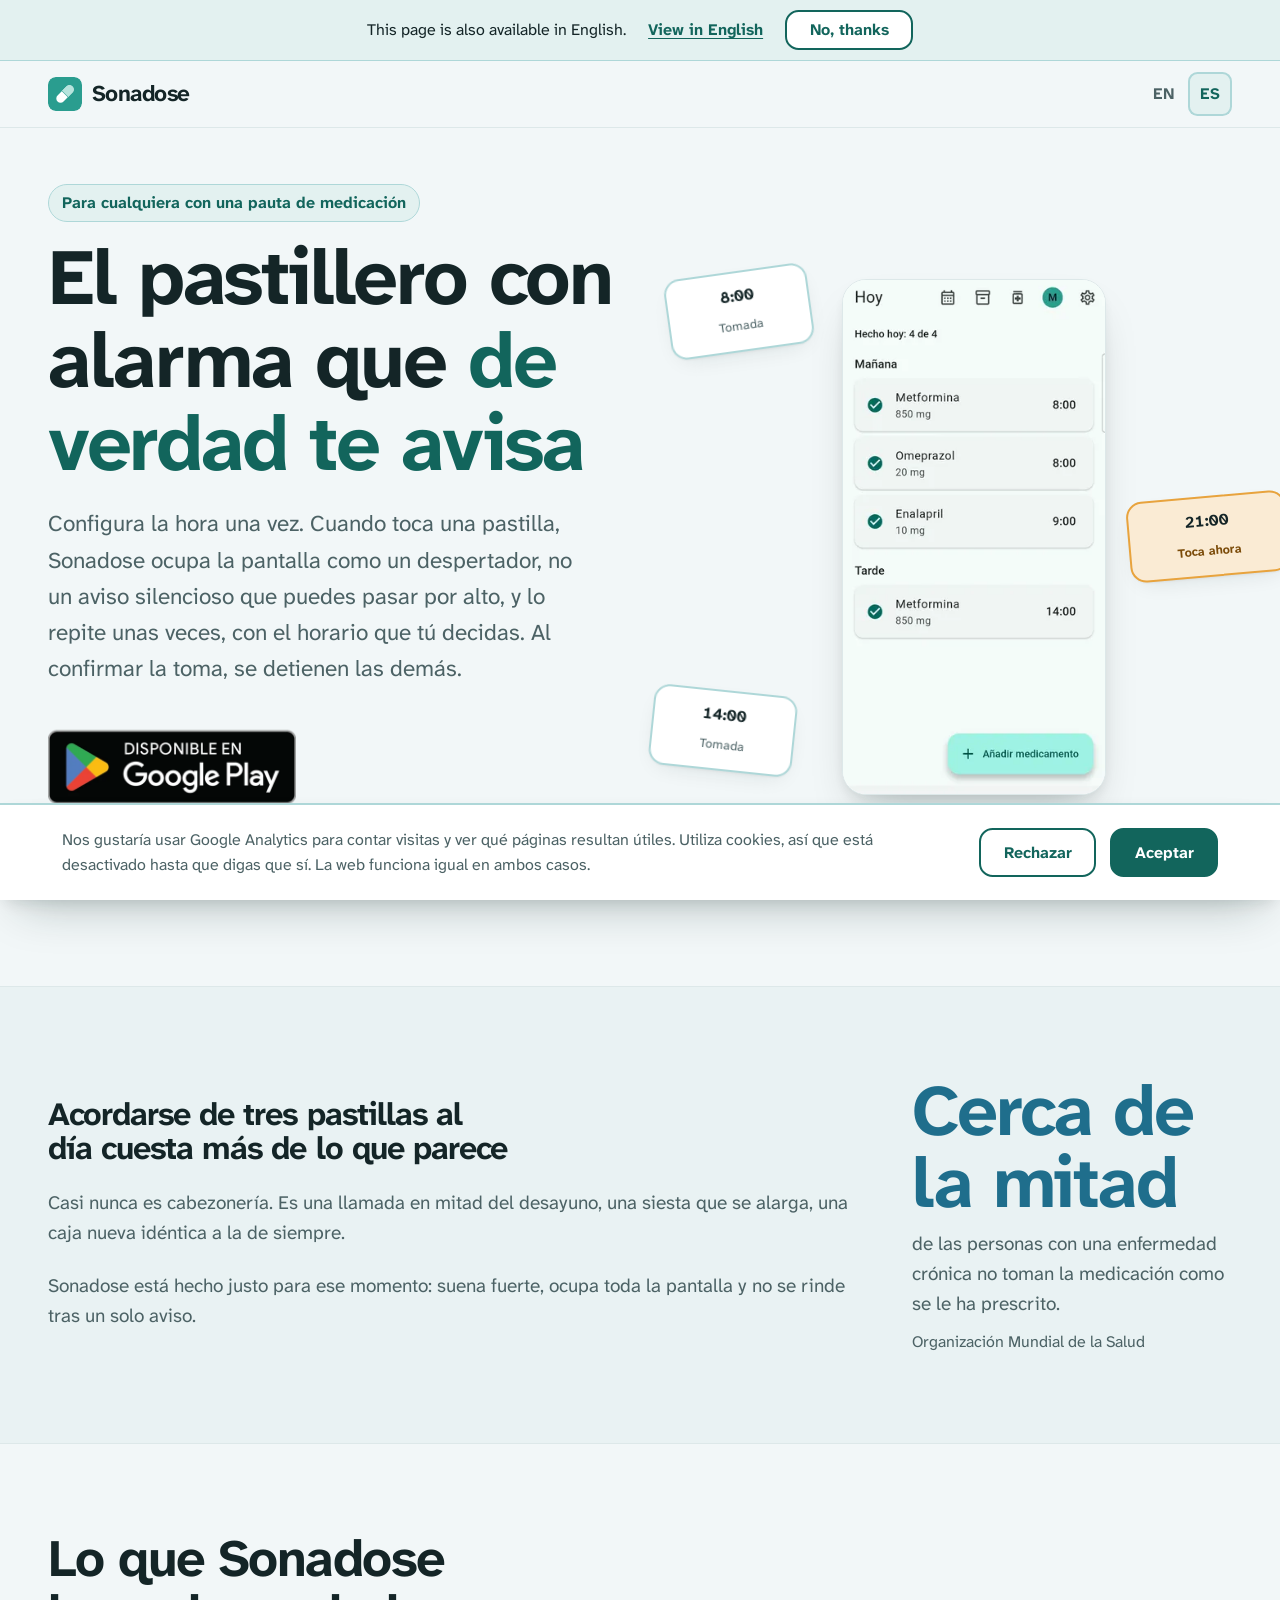
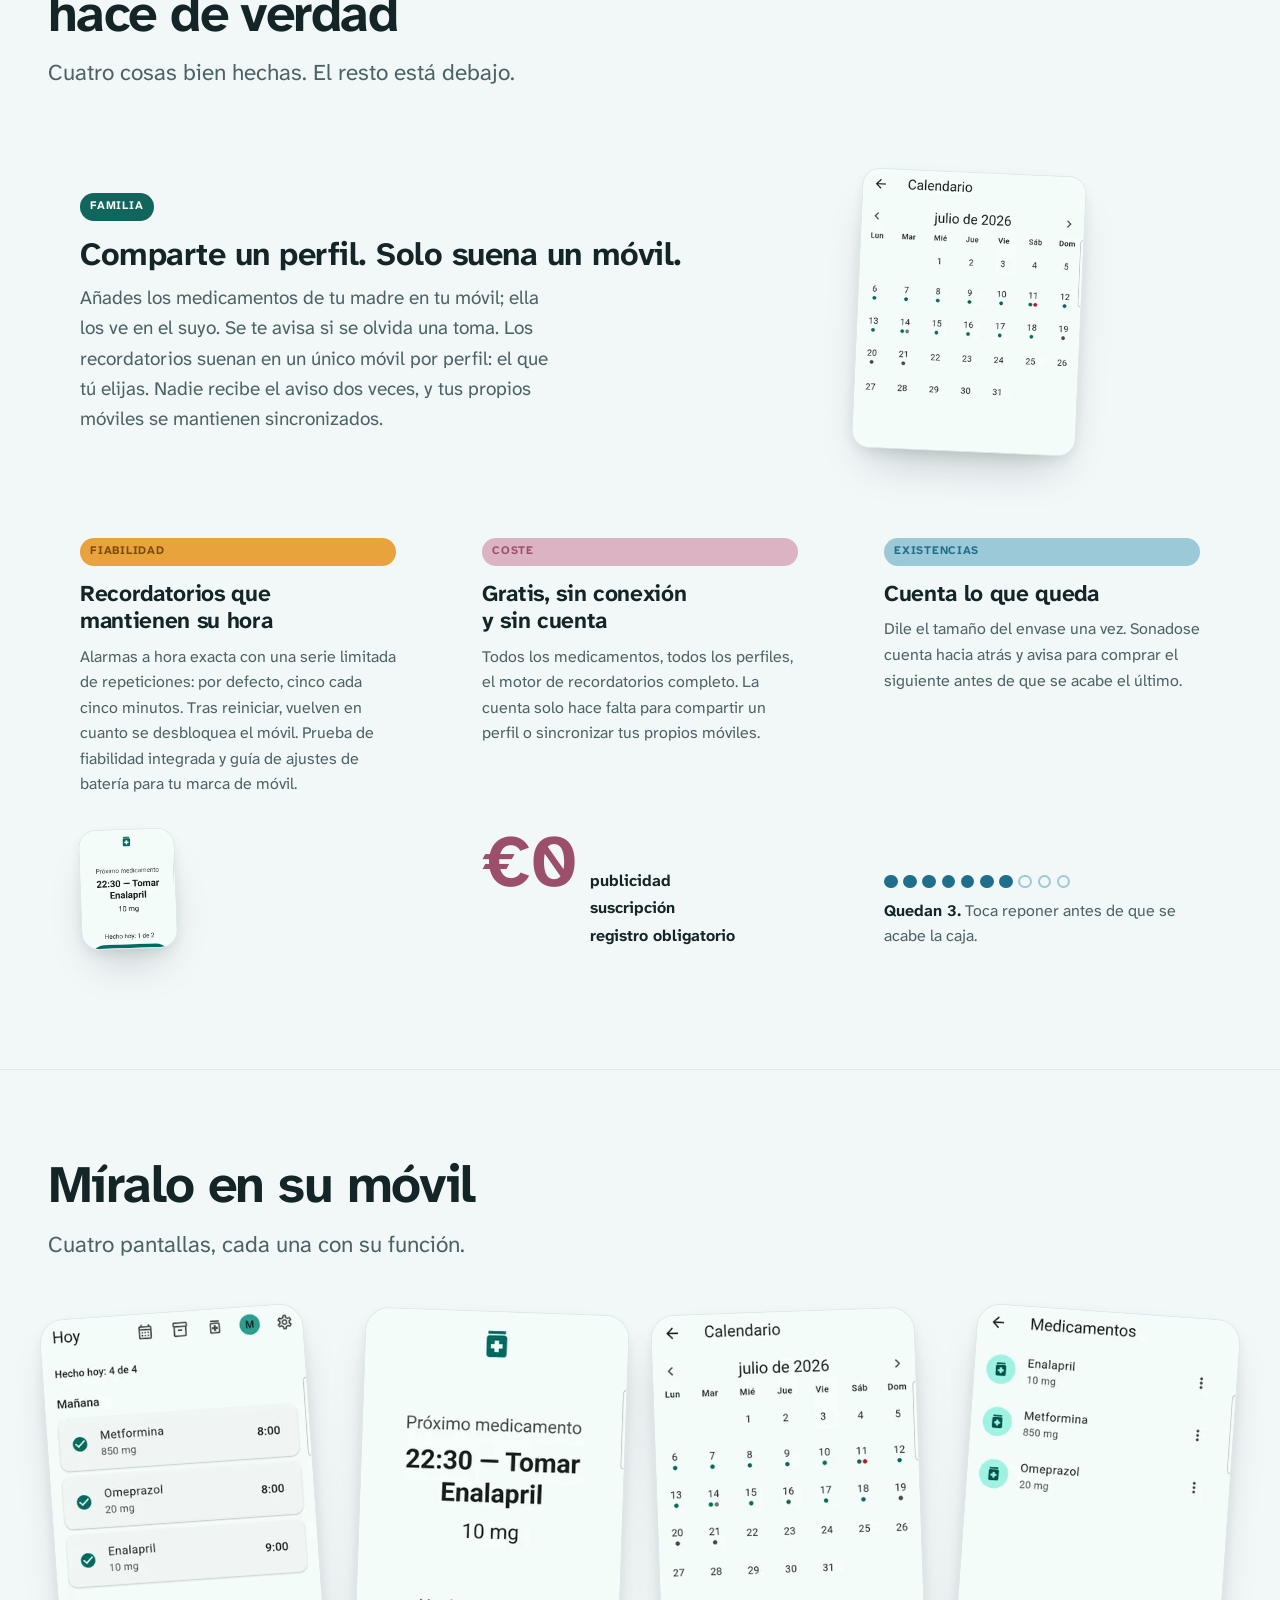
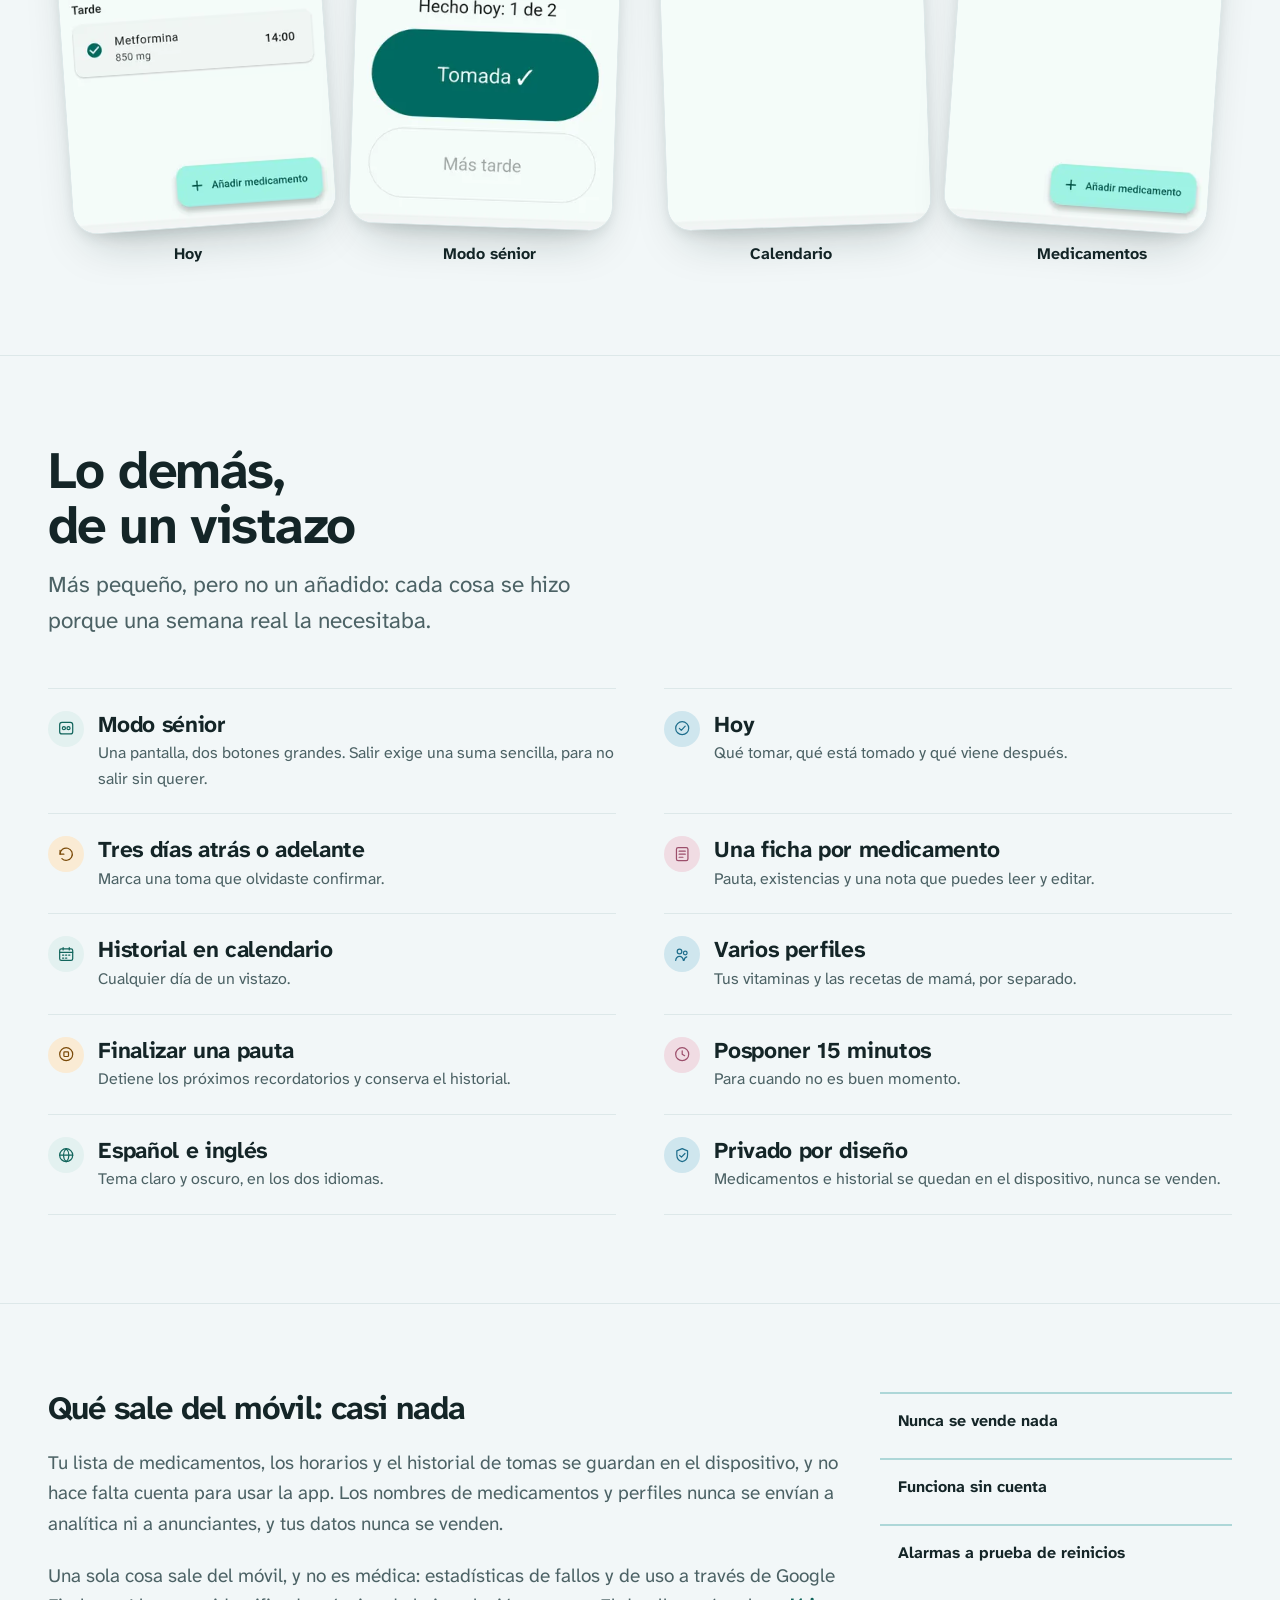
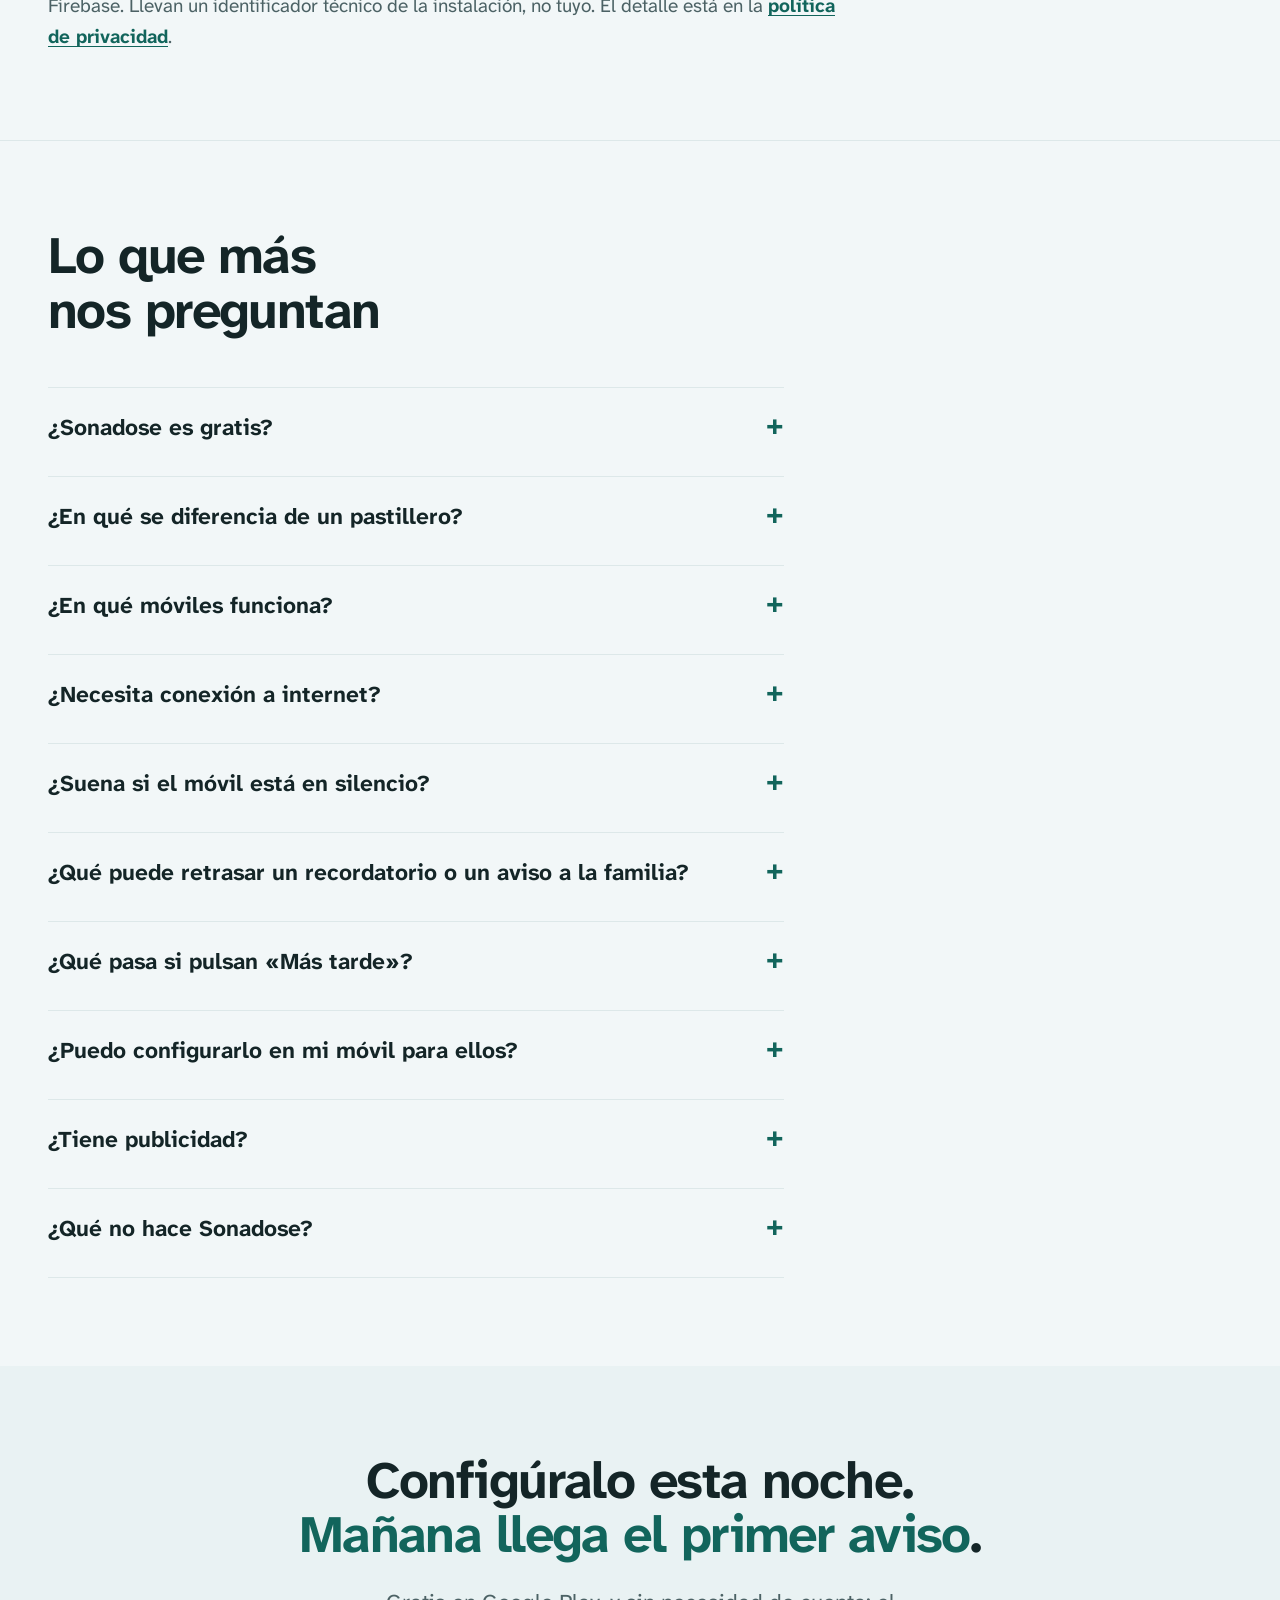
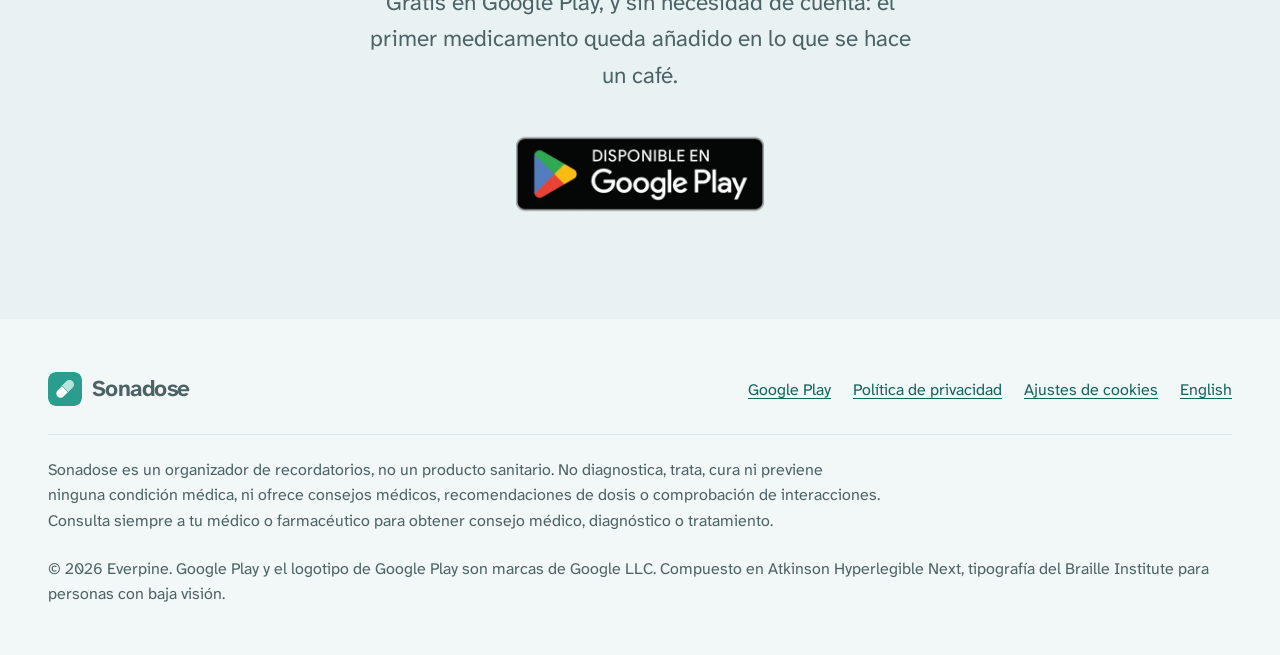
==== commit 08d0e031: "fix(landing): align claims with the app and add the delays FAQ The page promised that the alarm repe" ====
--- a/es/index.html
+++ b/es/index.html
@@ -37,7 +37,7 @@
   "@type": "SoftwareApplication",
   "name": "Sonadose",
   "alternateName": "Sonadose - Recordatorio",
-  "description": "Un pastillero con alarma para el móvil: añades los medicamentos y los horarios, y la app ocupa la pantalla y repite el aviso hasta confirmar la toma, con el horario que tú decidas. Incluye modo sénior de dos botones para quien lo necesite, uso compartido en familia, alarmas a pantalla completa que sobreviven a reinicios y al ahorro de batería, historial de tomas y control de existencias.",
+  "description": "Un pastillero con alarma para el móvil: añades los medicamentos y los horarios, y la app ocupa la pantalla y repite el aviso unas veces, con el horario que tú decidas. Incluye modo sénior de dos botones para quien lo necesite, uso compartido en familia, alarmas exactas que se vuelven a programar tras reiniciar, historial de tomas y control de existencias.",
   "applicationCategory": "HealthApplication",
   "applicationSubCategory": "Recordatorio de medicación",
   "operatingSystem": "Android 8.0 o superior",
@@ -88,7 +88,12 @@
     {
       "@type": "Question",
       "name": "¿Suena si el móvil está en silencio?",
-      "acceptedAnswer": { "@type": "Answer", "text": "Sí. El aviso ocupa toda la pantalla y suena por el canal de alarma, como un despertador, así que el modo silencio no lo apaga. Android pide un par de permisos la primera vez y la configuración inicial los va guiando uno a uno." }
+      "acceptedAnswer": { "@type": "Answer", "text": "Normalmente, sí. El aviso ocupa toda la pantalla y suena por el canal de alarma, como un despertador, que el modo silencio normalmente no apaga. Android pide un par de permisos la primera vez y la configuración inicial los va guiando uno a uno." }
+    },
+    {
+      "@type": "Question",
+      "name": "¿Qué puede retrasar un recordatorio o un aviso a la familia?",
+      "acceptedAnswer": { "@type": "Answer", "text": "Los recordatorios se programan en el propio móvil y no necesitan conexión, pero Android decide cómo trata a las apps en segundo plano. Los permisos de notificaciones y alarmas y los ajustes de batería del móvil afectan a la entrega; la prueba de fiabilidad y la guía de batería en Ajustes te guían por ellos. Tras reiniciar, los recordatorios vuelven en cuanto se desbloquea el móvil por primera vez. Los avisos a familiares viajan por internet, así que pueden llegar tarde, y cuando los recordatorios pasan a otro móvil, los dos pueden mantenerlos un rato hasta sincronizar." }
     },
     {
       "@type": "Question",
@@ -172,12 +177,12 @@
         <p class="hero__lead hero-in-3">
           Configura la hora una vez. Cuando toca una pastilla, Sonadose ocupa la
           pantalla como un despertador, no un aviso silencioso que puedes pasar
-          por alto, y sigue recordándotelo hasta que lo confirmes, con el
-          horario que tú decidas.
+          por alto, y lo repite unas veces, con el horario que tú decidas. Al
+          confirmar la toma, se detienen las demás.
         </p>
 
         <div class="hero__cta hero-in-4">
-          <a class="play-badge" href="https://play.google.com/store/apps/details?id=com.everpine.dosebuddy&referrer=utm_source%3Demea_Med%26utm_medium%3Dlanding_page" rel="noopener">
+          <a class="play-badge" href="https://play.google.com/store/apps/details?id=com.everpine.dosebuddy&referrer=utm_source%3Dsonadose.com%26utm_medium%3Dwebsite%26utm_campaign%3Dlanding_es%26utm_content%3Dhero" rel="noopener">
             <img src="/img/badges/es.webp" alt="Consigue Sonadose en Google Play" width="512" height="198">
           </a>
           <p class="cta-note">Gratis · Sin publicidad · Sin suscripción · Android 8.0 o superior · Español e inglés</p>
@@ -251,7 +256,7 @@
           <article class="feature">
             <span class="tag tag--amber">Fiabilidad</span>
             <h3>Recordatorios que mantienen su hora</h3>
-            <p>Alarmas a hora exacta que sobreviven a reinicios y al ahorro de batería. Se repiten hasta confirmar la toma, con el intervalo que tú elijas. Prueba de fiabilidad integrada y guía de ajustes de batería para tu marca de móvil.</p>
+            <p>Alarmas a hora exacta con una serie limitada de repeticiones: por defecto, cinco cada cinco minutos. Tras reiniciar, vuelven en cuanto se desbloquea el móvil. Prueba de fiabilidad integrada y guía de ajustes de batería para tu marca de móvil.</p>
             <div class="feature__media">
               <div class="crop-window crop-window--small">
                 <img src="/img/screens/es-elder-640.webp"
@@ -443,13 +448,29 @@
           <summary>¿Suena si el móvil está en silencio?</summary>
           <div class="faq__body">
             <p>
-              Sí. El aviso ocupa toda la pantalla y suena por el canal de alarma,
-              como un despertador, así que el modo silencio no lo apaga.
+              Normalmente, sí. El aviso ocupa toda la pantalla y suena por el canal
+              de alarma, como un despertador, que el modo silencio normalmente no
+              apaga.
             </p>
             <p>
               Android pide un par de permisos la primera vez (alarmas exactas y
               notificaciones a pantalla completa), y la configuración inicial los va
               guiando uno a uno.
+            </p>
+          </div>
+        </details>
+
+        <details name="faq">
+          <summary>¿Qué puede retrasar un recordatorio o un aviso a la familia?</summary>
+          <div class="faq__body">
+            <p>
+              Los recordatorios se programan en el propio móvil y no necesitan conexión, pero Android decide cómo trata a las apps en segundo plano. Los permisos de notificaciones y alarmas y los ajustes de batería del móvil afectan a la entrega; la prueba de fiabilidad y la guía de batería en Ajustes te guían por ellos.
+            </p>
+            <p>
+              Tras reiniciar, los recordatorios vuelven en cuanto se desbloquea el móvil por primera vez.
+            </p>
+            <p>
+              Los avisos a familiares viajan por internet, así que pueden llegar tarde, y cuando los recordatorios pasan a otro móvil, los dos pueden mantenerlos un rato hasta sincronizar.
             </p>
           </div>
         </details>
@@ -514,7 +535,7 @@
         Gratis en Google Play, y sin necesidad de cuenta: el primer medicamento queda
         añadido en lo que se hace un café.
       </p>
-      <a class="play-badge" href="https://play.google.com/store/apps/details?id=com.everpine.dosebuddy&referrer=utm_source%3Demea_Med%26utm_medium%3Dlanding_page" rel="noopener">
+      <a class="play-badge" href="https://play.google.com/store/apps/details?id=com.everpine.dosebuddy&referrer=utm_source%3Dsonadose.com%26utm_medium%3Dwebsite%26utm_campaign%3Dlanding_es%26utm_content%3Dcta" rel="noopener">
         <img src="/img/badges/es.webp" alt="Consigue Sonadose en Google Play" width="512" height="198" loading="lazy">
       </a>
     </div>
@@ -531,7 +552,7 @@
       </a>
       <nav aria-label="Pie de página">
         <ul>
-          <li><a href="https://play.google.com/store/apps/details?id=com.everpine.dosebuddy&referrer=utm_source%3Demea_Med%26utm_medium%3Dlanding_page" rel="noopener">Google Play</a></li>
+          <li><a href="https://play.google.com/store/apps/details?id=com.everpine.dosebuddy&referrer=utm_source%3Dsonadose.com%26utm_medium%3Dwebsite%26utm_campaign%3Dlanding_es%26utm_content%3Dfooter" rel="noopener">Google Play</a></li>
           <li><a href="https://lepiloff.github.io/dosebuddy-legal/privacy.html" rel="noopener">Política de privacidad</a></li>
           <li><a href="#consent" data-consent-reopen>Ajustes de cookies</a></li>
           <li><a href="/" hreflang="en" lang="en">English</a></li>
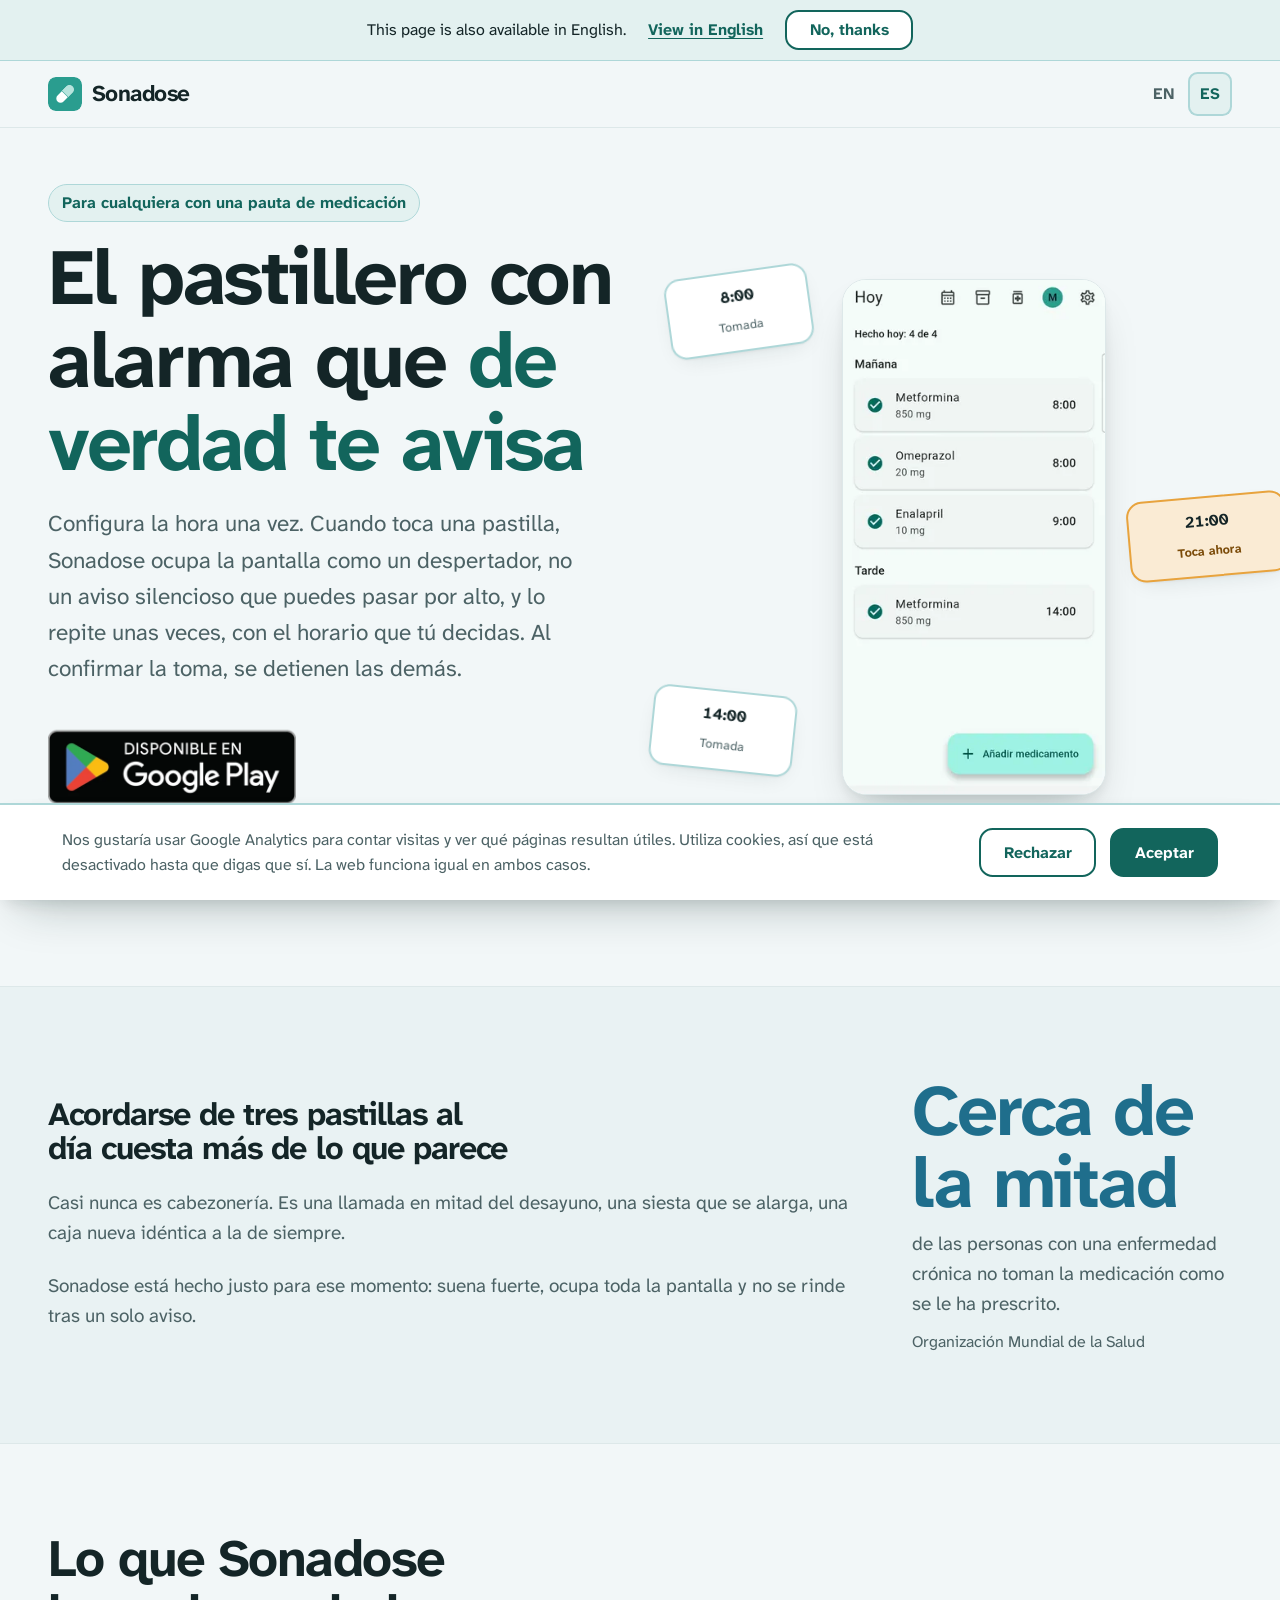
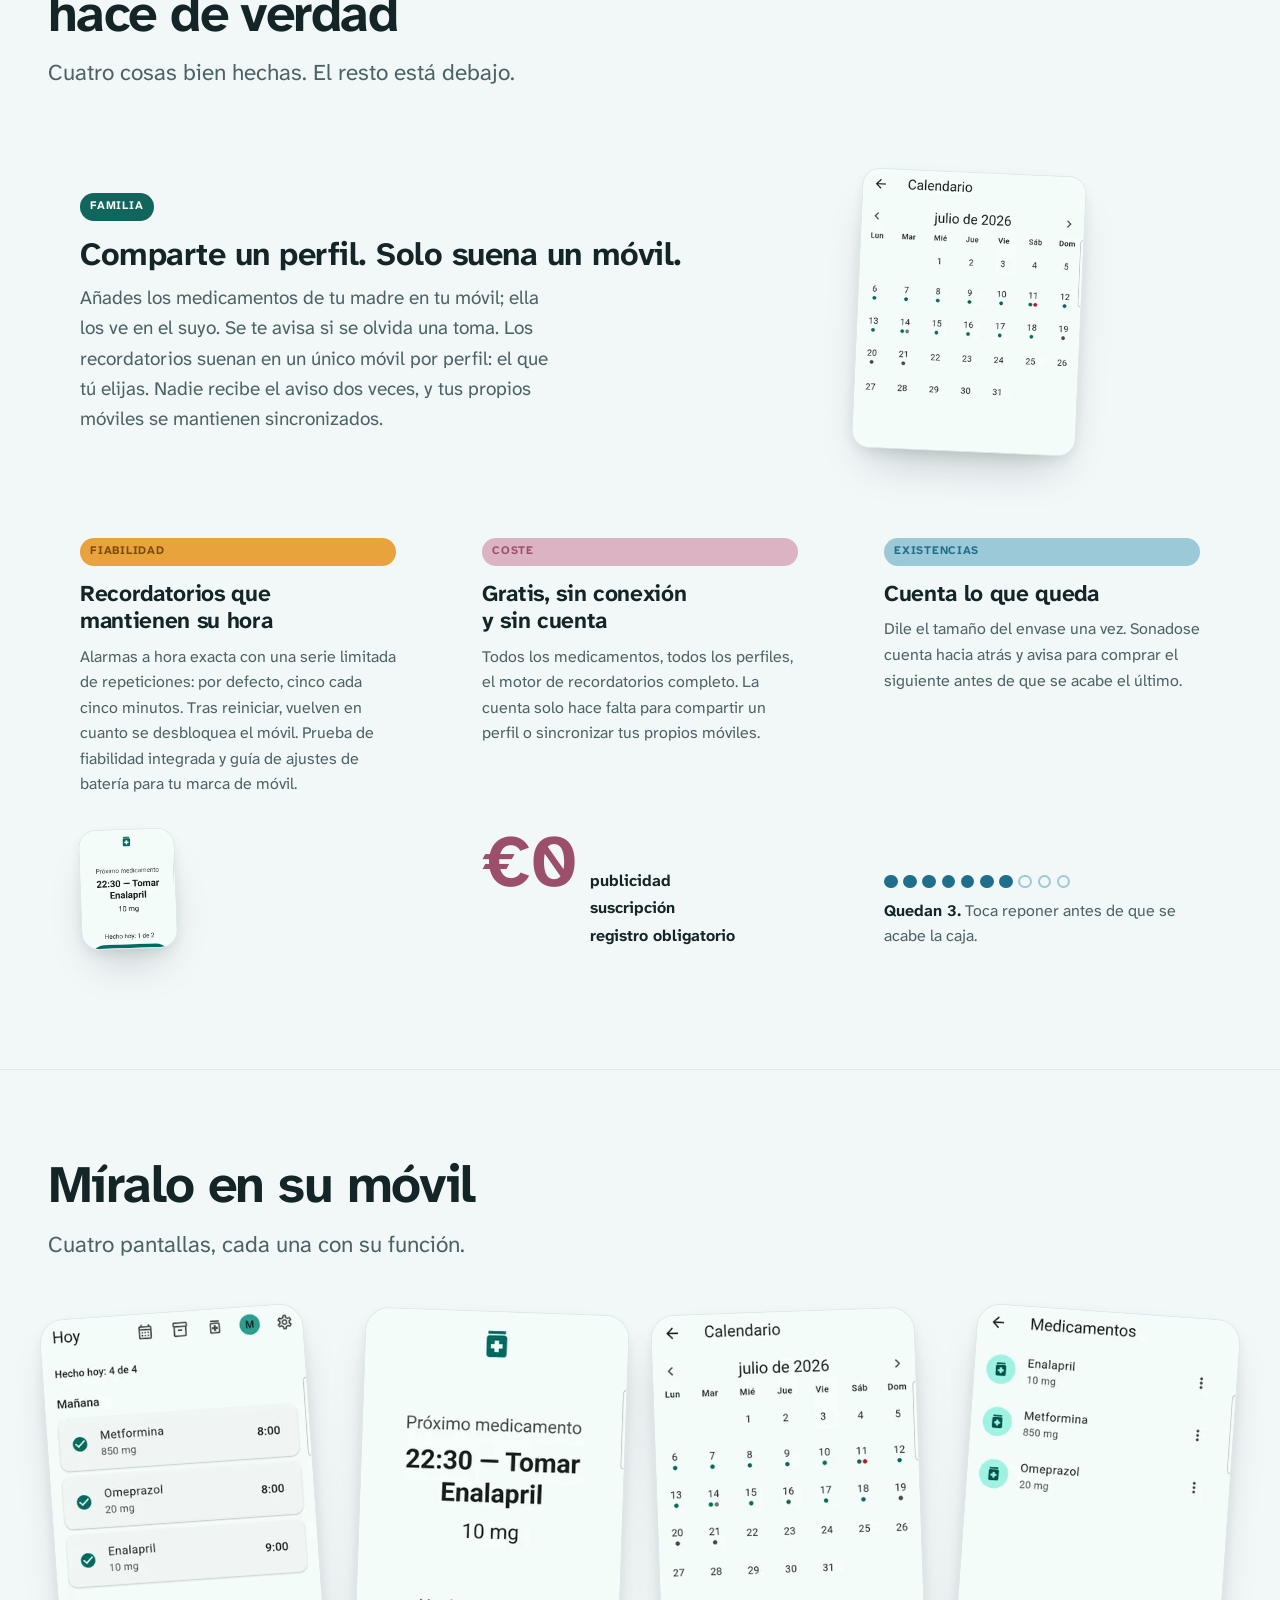
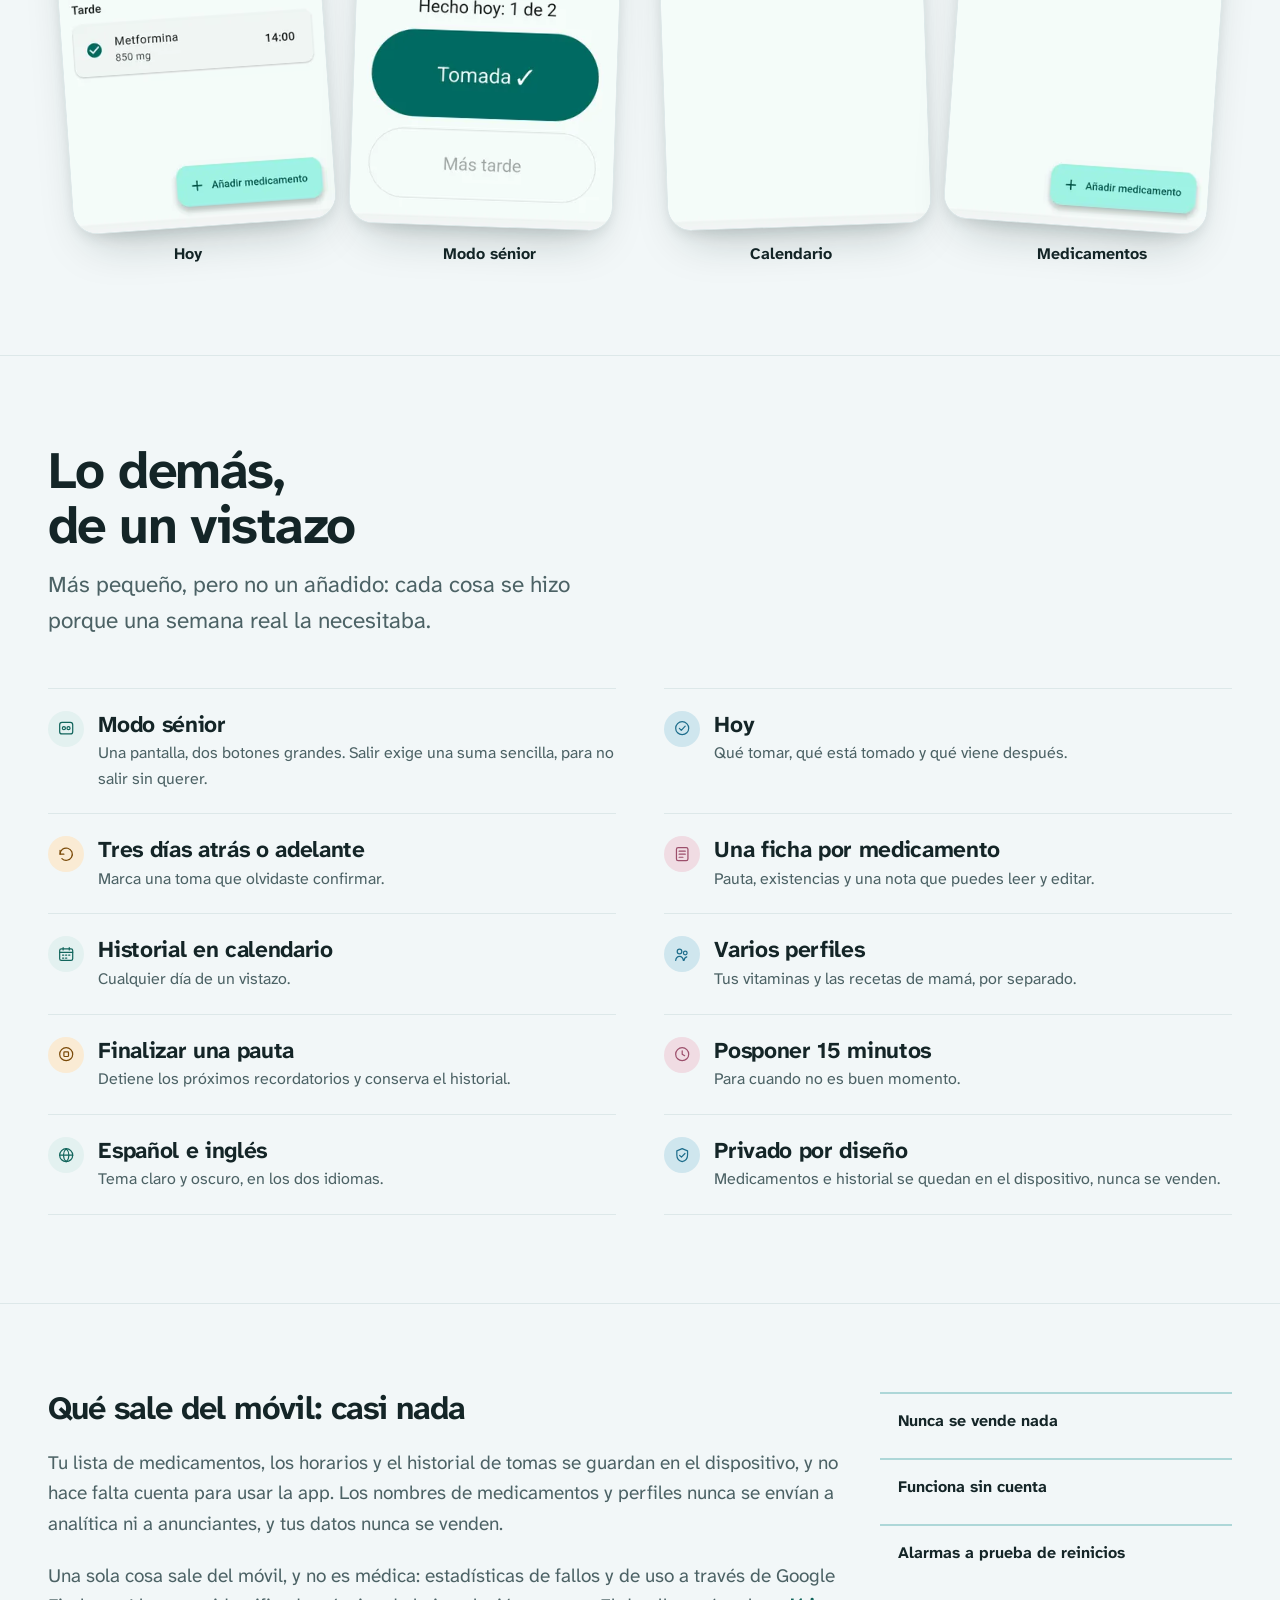
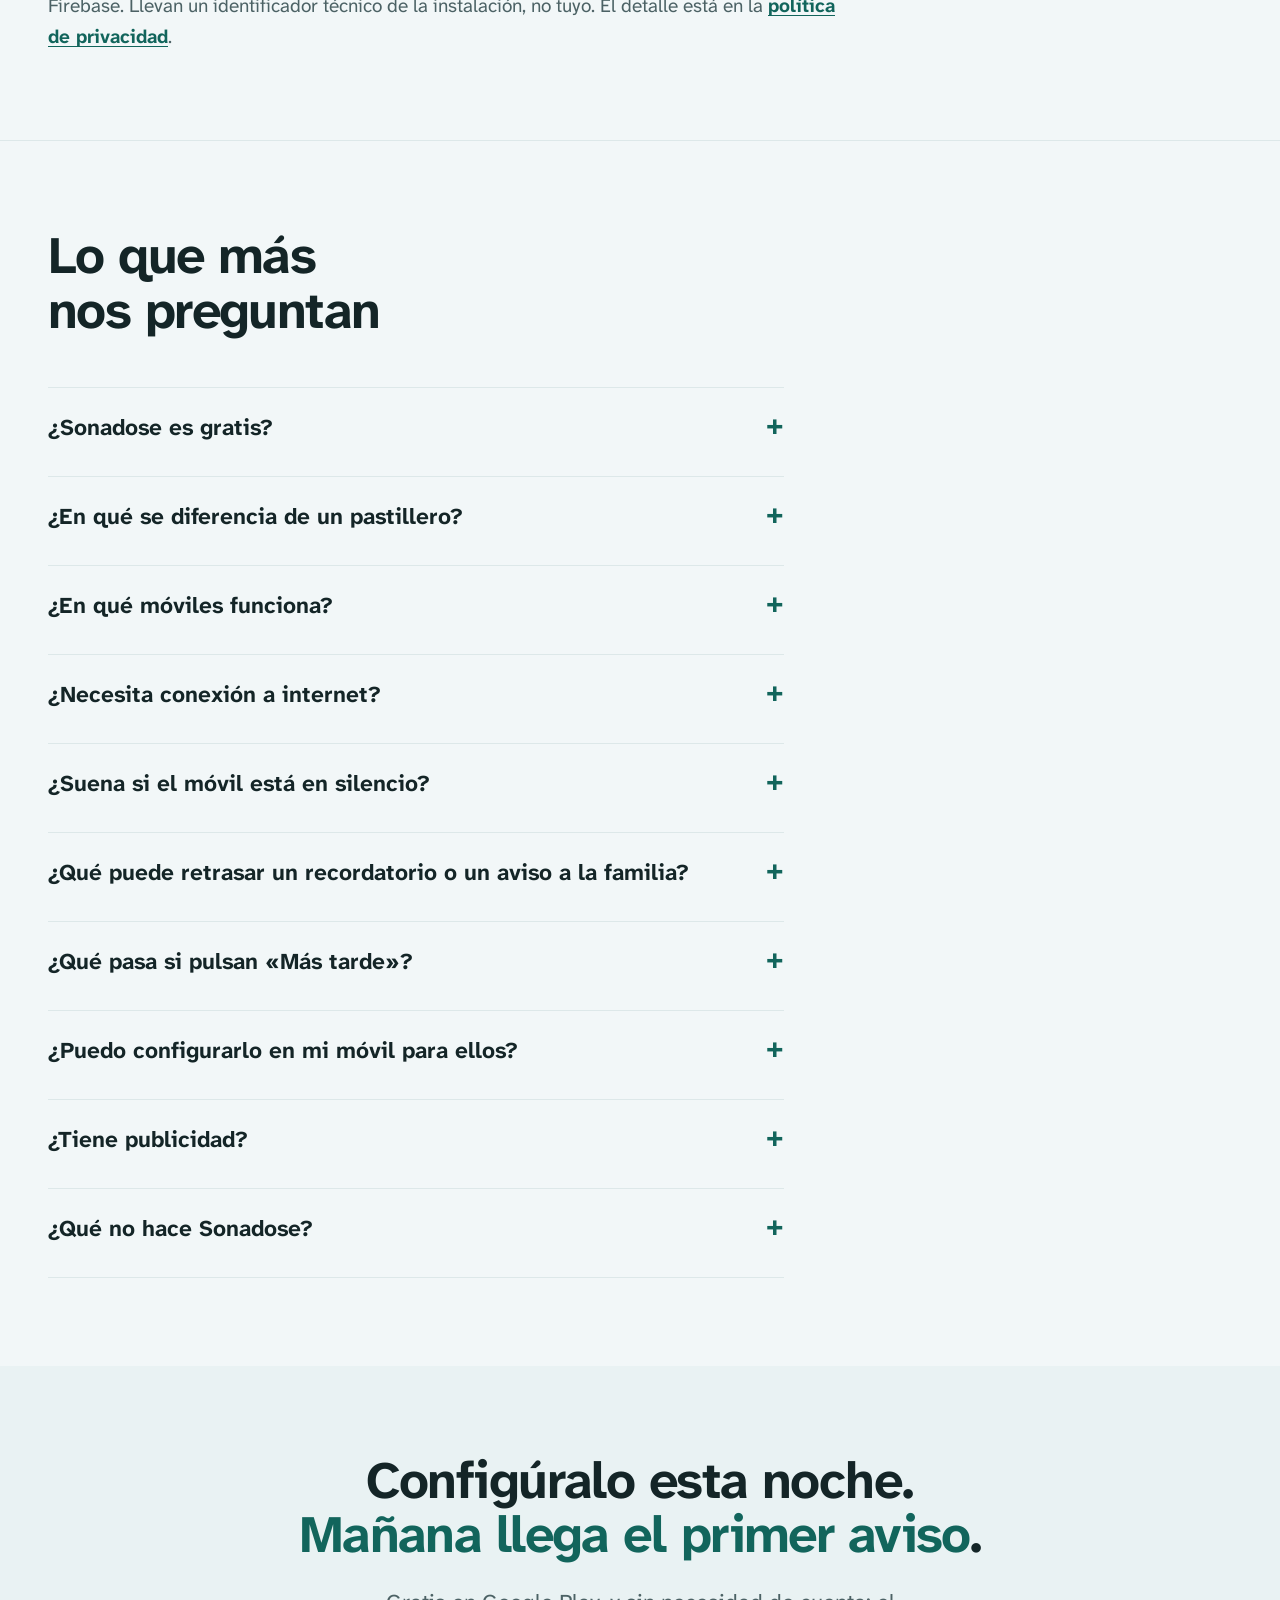
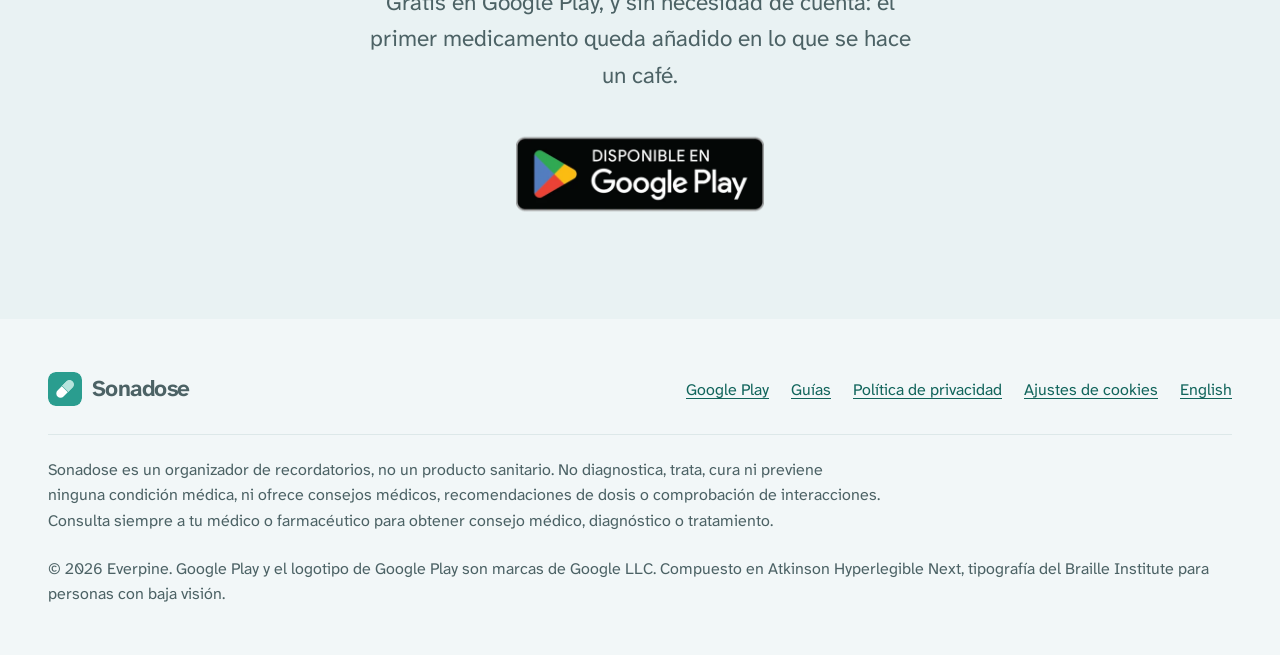
==== commit 806c5cc2: "feat(guides): add Spanish guides on Medisafe and the pillbox alarm Two articles under /es/guias/ for" ====
--- a/es/index.html
+++ b/es/index.html
@@ -553,6 +553,7 @@
       <nav aria-label="Pie de página">
         <ul>
           <li><a href="https://play.google.com/store/apps/details?id=com.everpine.dosebuddy&referrer=utm_source%3Dsonadose.com%26utm_medium%3Dwebsite%26utm_campaign%3Dlanding_es%26utm_content%3Dfooter" rel="noopener">Google Play</a></li>
+          <li><a href="/es/guias/">Guías</a></li>
           <li><a href="https://lepiloff.github.io/dosebuddy-legal/privacy.html" rel="noopener">Política de privacidad</a></li>
           <li><a href="#consent" data-consent-reopen>Ajustes de cookies</a></li>
           <li><a href="/" hreflang="en" lang="en">English</a></li>
--- a/css/site.css
+++ b/css/site.css
@@ -1197,6 +1197,101 @@
 }
 
 /* --- Utilities ----------------------------------------------------------- */
+/* --- Articles (guides) ----------------------------------------------------
+   Long-form pages under /guides/ and /es/guias/. One readable column at the
+   page's own type scale; nothing here is a new colour role. */
+@layer components {
+  .article {
+    max-inline-size: 42rem;
+    margin-inline: auto;
+    padding-block: var(--space-5) var(--space-6);
+  }
+
+  .article__eyebrow {
+    font-size: var(--step--1);
+    font-weight: 700;
+    color: var(--accent-ink);
+  }
+
+  .article h1 {
+    font-size: var(--step-3);
+    line-height: 1.08;
+    margin-block: var(--space-2) var(--space-3);
+  }
+
+  .article h2 {
+    font-size: var(--step-2);
+    line-height: 1.15;
+    margin-block: var(--space-5) var(--space-2);
+  }
+
+  .article__lead {
+    font-size: var(--step-1);
+    color: var(--ink-muted);
+  }
+
+  .article p + p,
+  .article p + ul,
+  .article p + ol,
+  .article ul + p,
+  .article ol + p {
+    margin-block-start: var(--space-2);
+  }
+
+  .article ul:not([class]),
+  .article ol:not([class]) {
+    padding-inline-start: 1.25em;
+  }
+
+  .article li + li {
+    margin-block-start: 0.5rem;
+  }
+
+  .article__note {
+    margin-block-start: var(--space-4);
+    padding: var(--space-3);
+    border: 1px solid var(--line);
+    border-radius: var(--radius-cell);
+    background: var(--surface);
+    color: var(--ink-muted);
+    font-size: var(--step--1);
+  }
+
+  .article__cta {
+    margin-block-start: var(--space-5);
+    padding: var(--space-4);
+    border: 1px solid var(--cell-line);
+    border-radius: var(--radius-card);
+    background: var(--bg-wash);
+  }
+
+  .article__cta h2 {
+    margin-block-start: 0;
+  }
+
+  .article__cta .play-badge {
+    margin-block-start: var(--space-3);
+  }
+
+  .guide-list {
+    margin-block-start: var(--space-4);
+  }
+
+  .guide-list li + li {
+    margin-block-start: var(--space-3);
+  }
+
+  .guide-list a {
+    font-size: var(--step-1);
+    font-weight: 700;
+    color: var(--accent-ink);
+  }
+
+  .guide-list p {
+    color: var(--ink-muted);
+  }
+}
+
 @layer utilities {
   /* Lives in the top layer on purpose: component rules set `display: flex` on
      the consent bar and the language hint, which would otherwise out-rank the
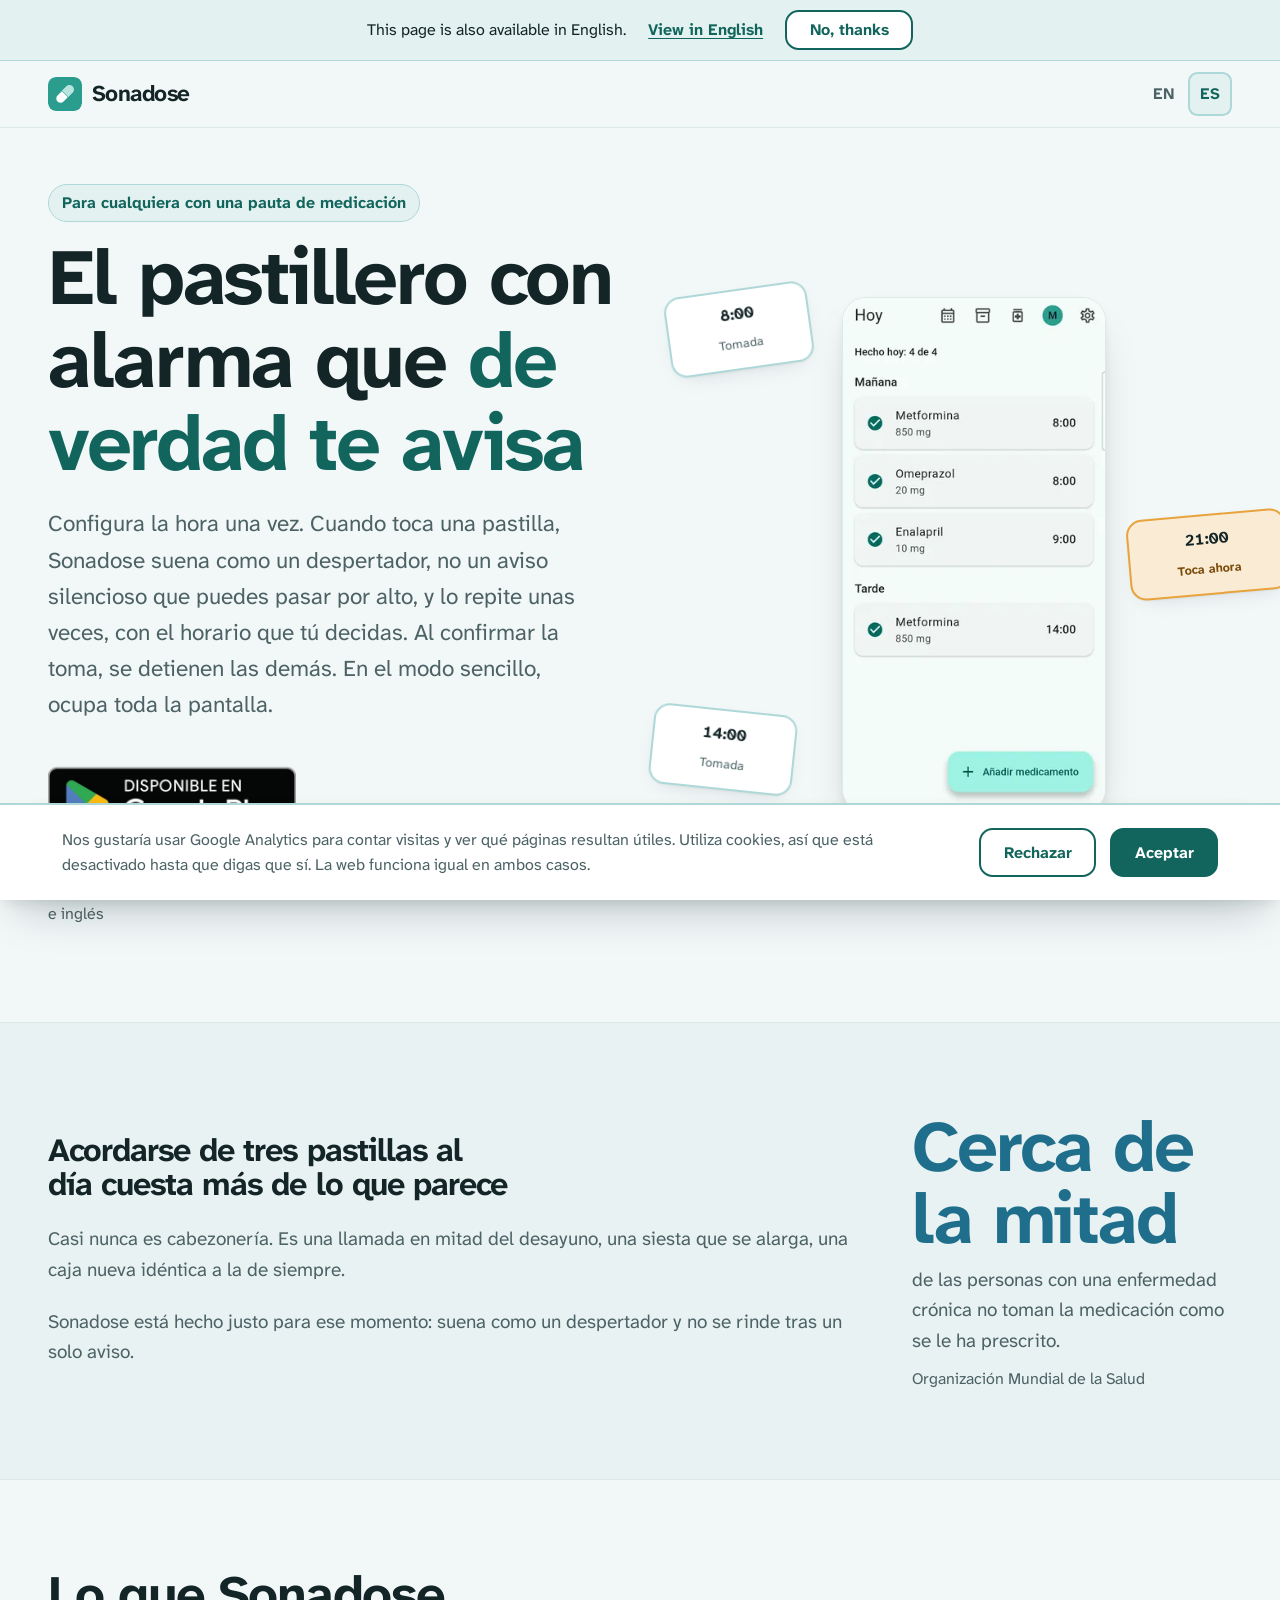
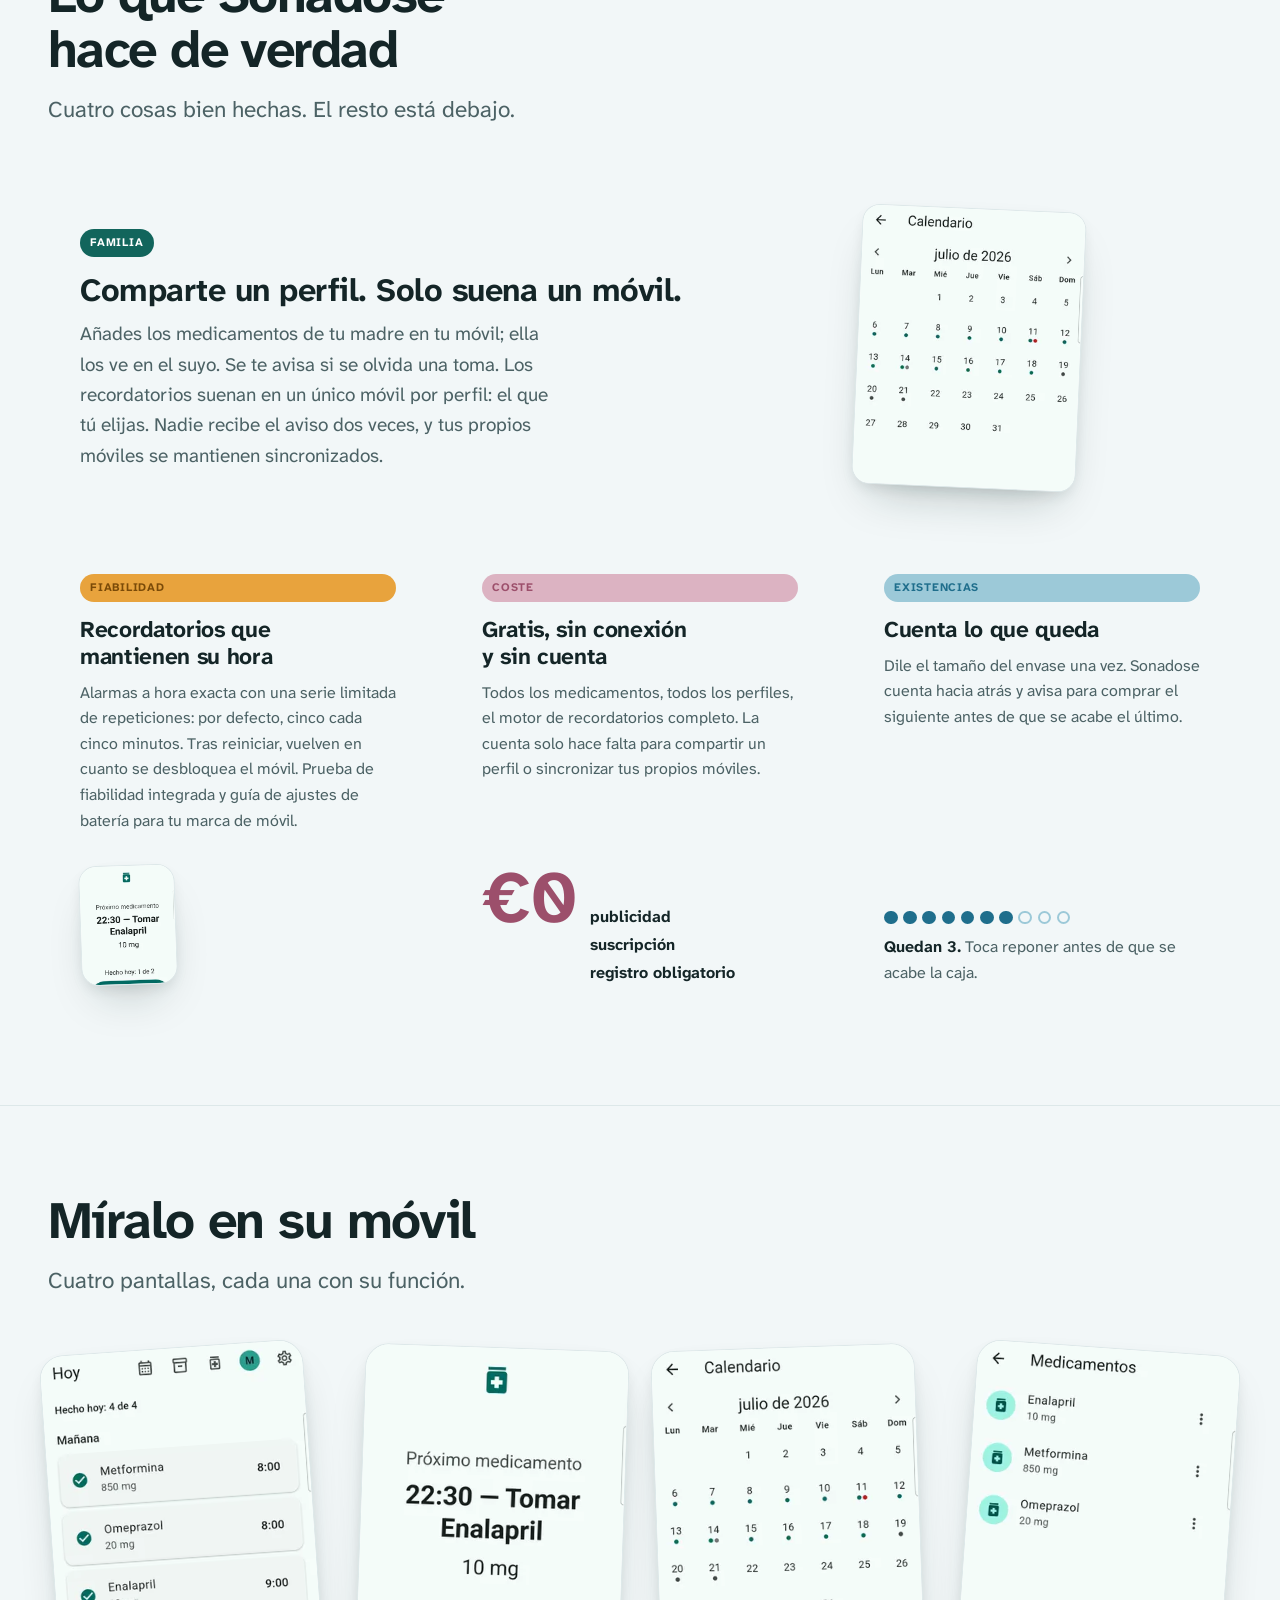
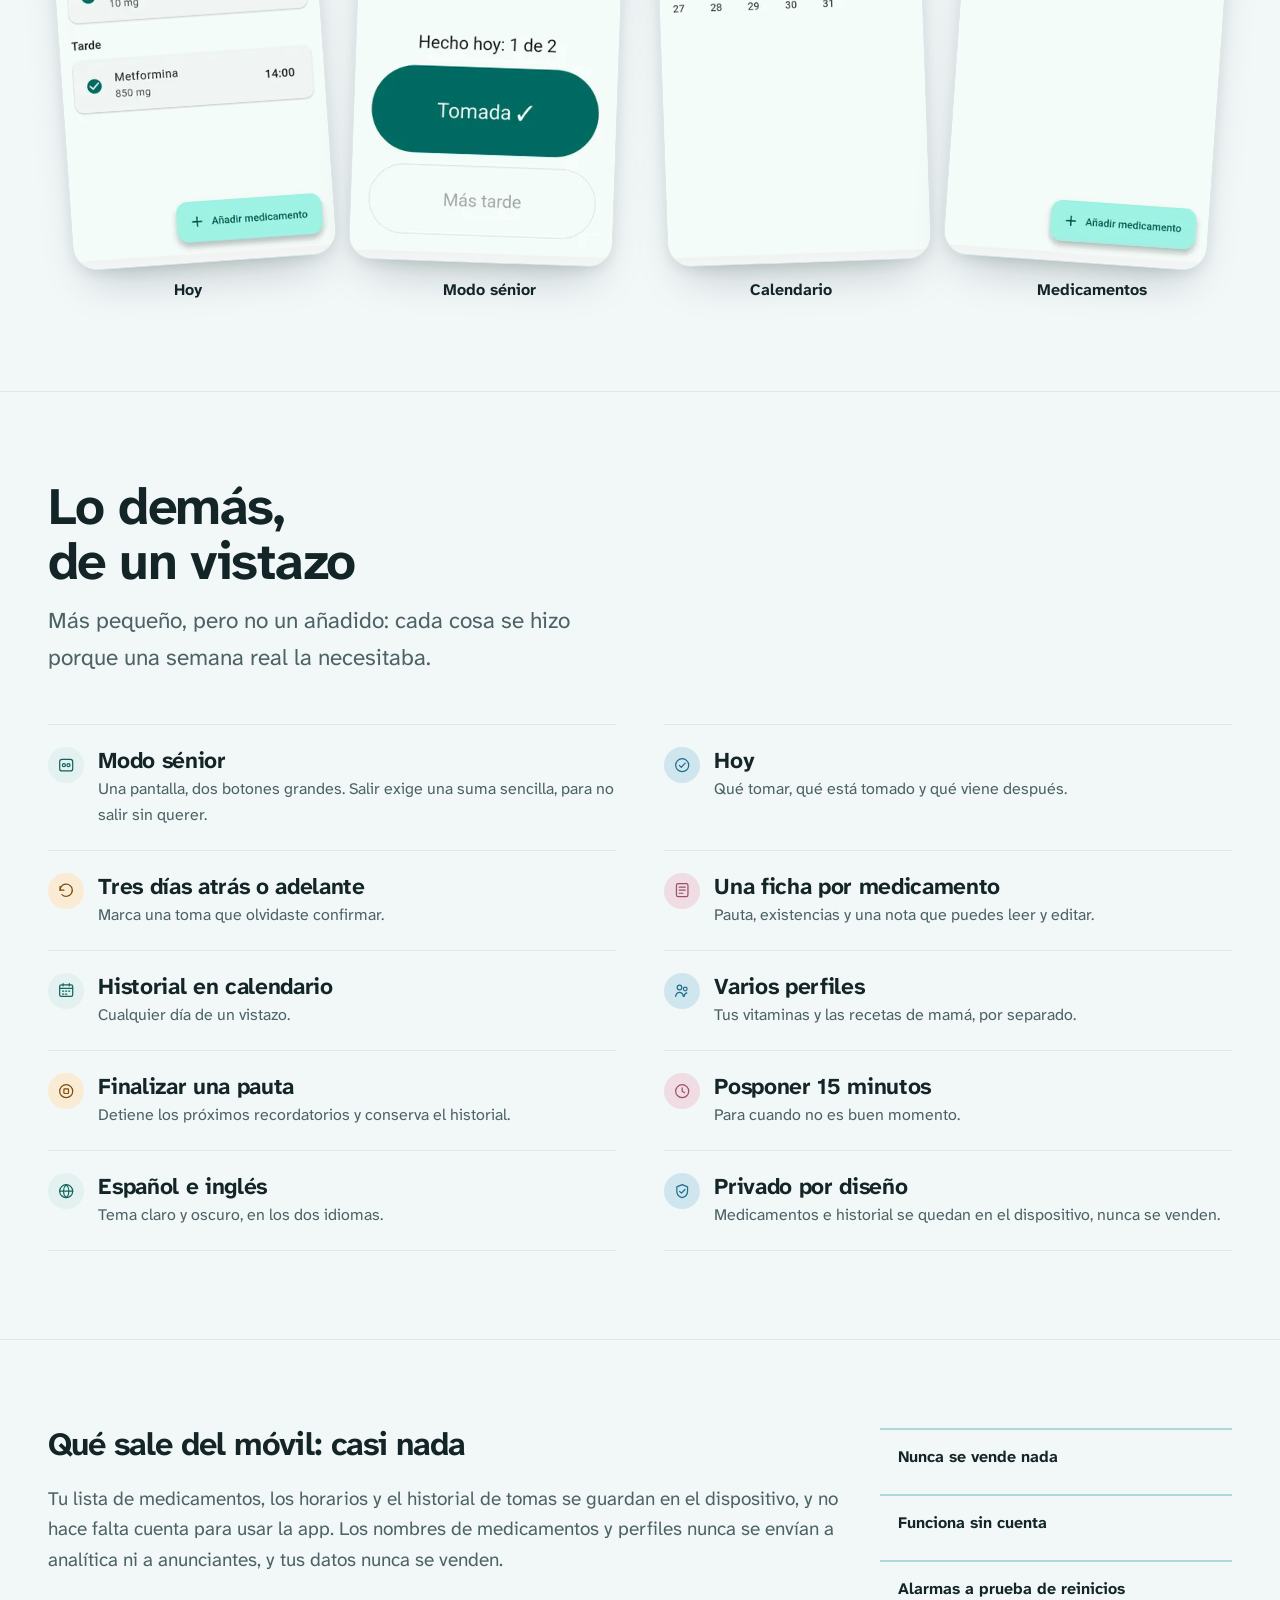
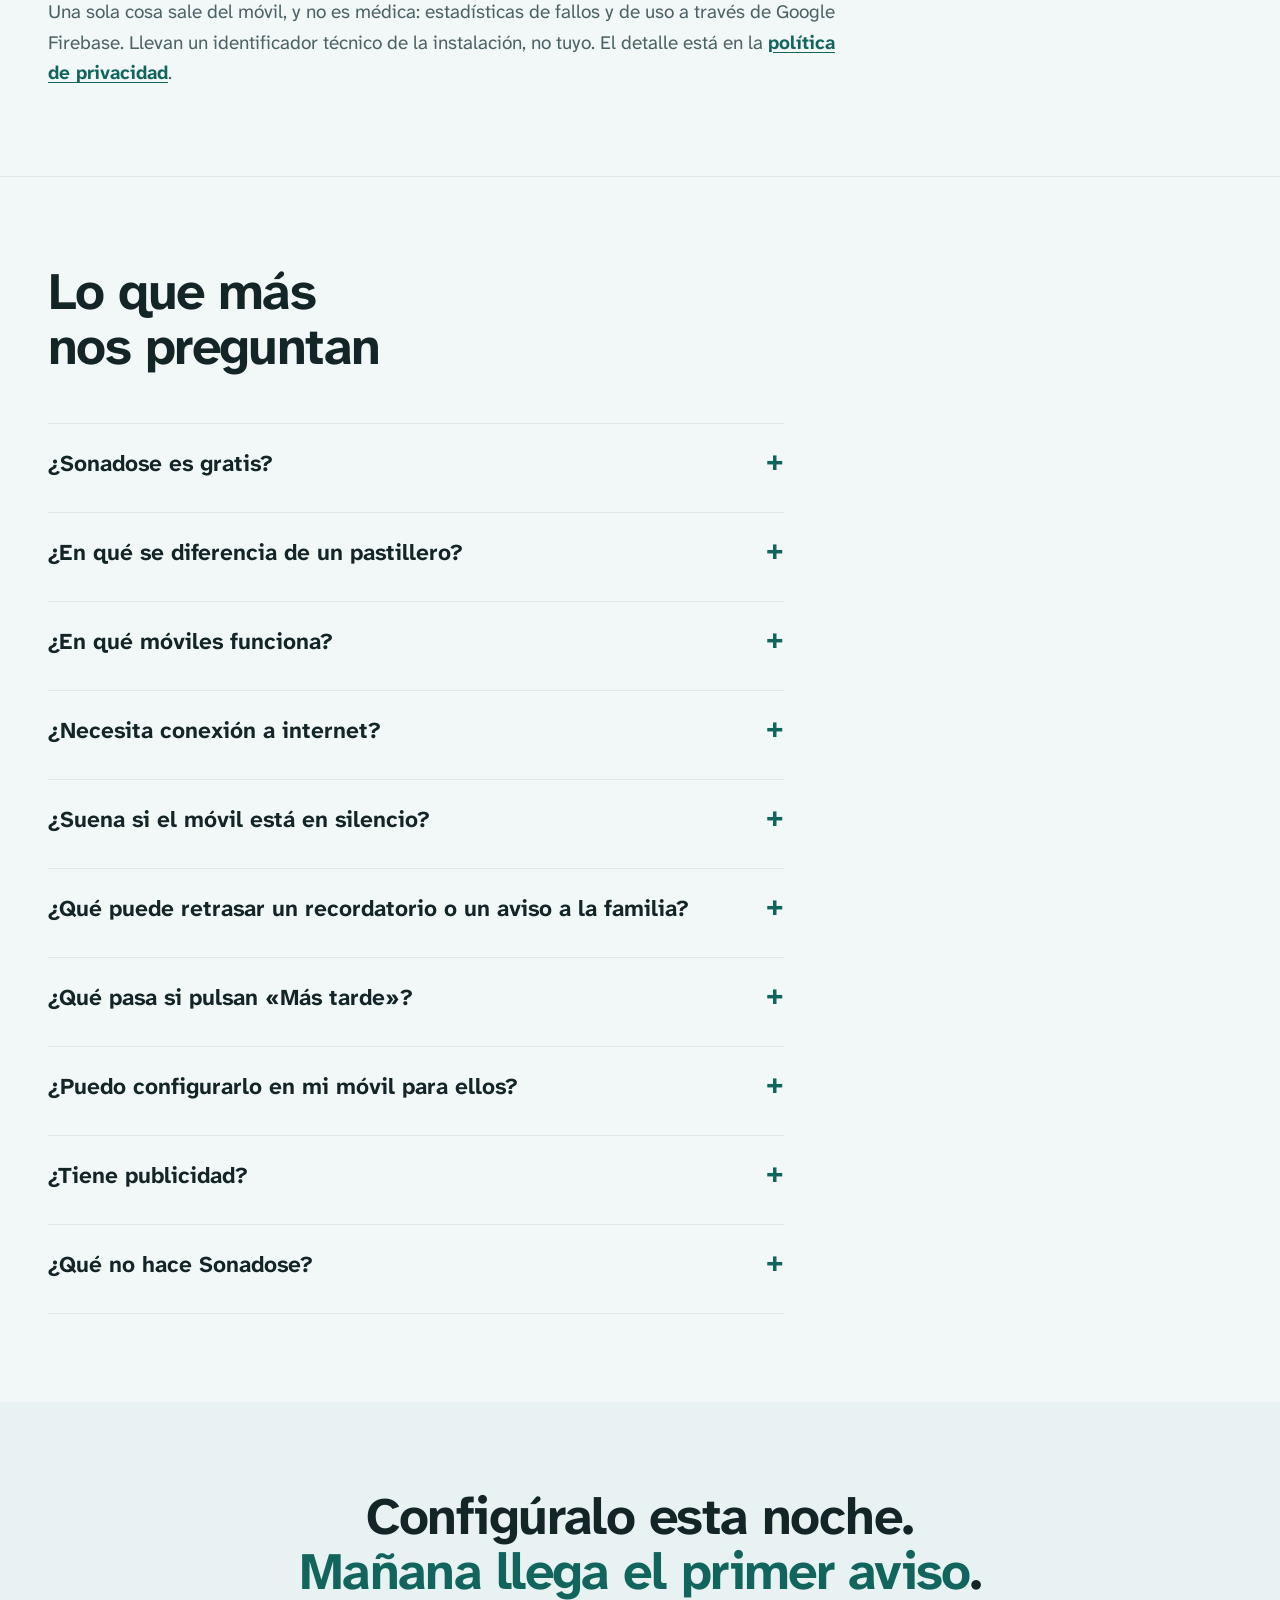
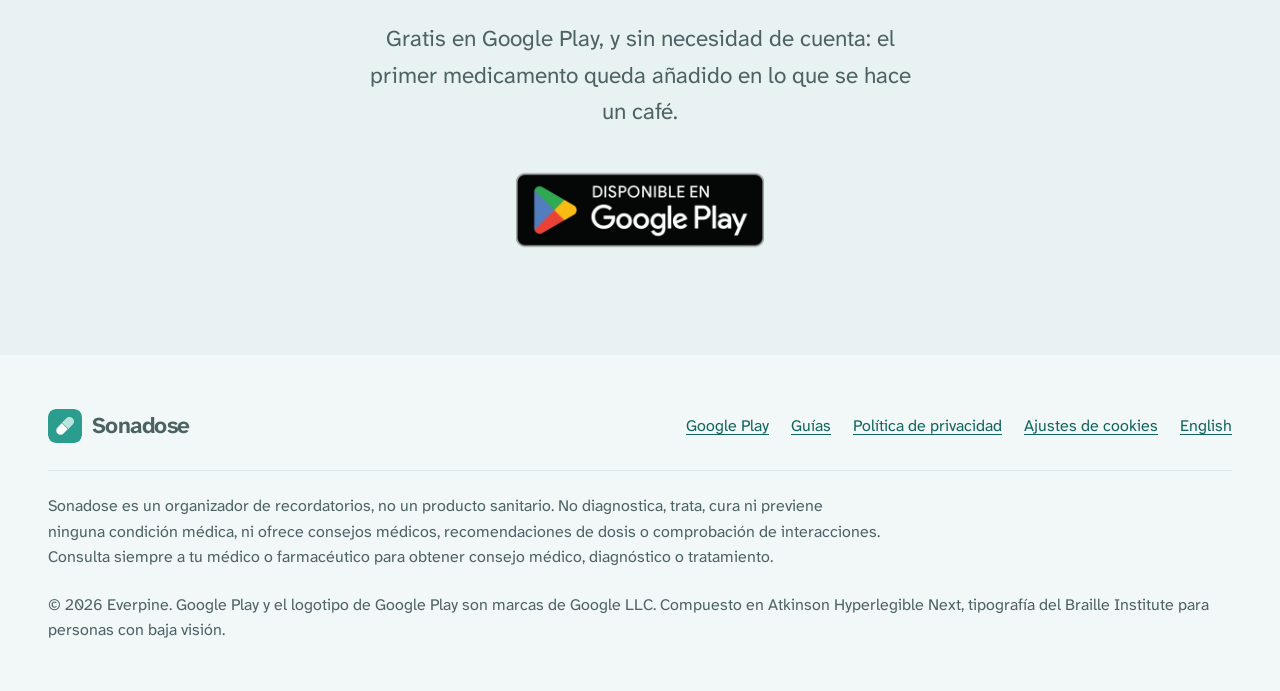
==== commit d15bced3: "fix(landing): promise the full-screen alarm only for Simple Mode The app shows the full-screen alarm" ====
--- a/es/index.html
+++ b/es/index.html
@@ -37,7 +37,7 @@
   "@type": "SoftwareApplication",
   "name": "Sonadose",
   "alternateName": "Sonadose - Recordatorio",
-  "description": "Un pastillero con alarma para el móvil: añades los medicamentos y los horarios, y la app ocupa la pantalla y repite el aviso unas veces, con el horario que tú decidas. Incluye modo sénior de dos botones para quien lo necesite, uso compartido en familia, alarmas exactas que se vuelven a programar tras reiniciar, historial de tomas y control de existencias.",
+  "description": "Un pastillero con alarma para el móvil: añades los medicamentos y los horarios, y la app suena como un despertador y repite el aviso unas veces, con el horario que tú decidas. Incluye modo sénior de dos botones, con alarma a pantalla completa, para quien lo necesite, uso compartido en familia, alarmas exactas que se vuelven a programar tras reiniciar, historial de tomas y control de existencias.",
   "applicationCategory": "HealthApplication",
   "applicationSubCategory": "Recordatorio de medicación",
   "operatingSystem": "Android 8.0 o superior",
@@ -73,7 +73,7 @@
     {
       "@type": "Question",
       "name": "¿En qué se diferencia de un pastillero?",
-      "acceptedAnswer": { "@type": "Answer", "text": "Un pastillero ordena las pastillas de la semana, pero no avisa. Los pastilleros electrónicos con alarma sí avisan, solo que hay que comprarlos y llevarlos encima. Sonadose hace lo mismo en el móvil que ya tienen: una alarma a pantalla completa que se repite, y un historial al que volver." }
+      "acceptedAnswer": { "@type": "Answer", "text": "Un pastillero ordena las pastillas de la semana, pero no avisa. Los pastilleros electrónicos con alarma sí avisan, solo que hay que comprarlos y llevarlos encima. Sonadose hace lo mismo en el móvil que ya tienen: una alarma que suena y se repite, y un historial al que volver." }
     },
     {
       "@type": "Question",
@@ -83,12 +83,12 @@
     {
       "@type": "Question",
       "name": "¿Necesita conexión a internet?",
-      "acceptedAnswer": { "@type": "Answer", "text": "No. Las pautas, los recordatorios y el historial funcionan sin conexión, y no hace falta cuenta para nada de eso. La conexión se usa para instalar la app y —solo si lo activas— para compartir un perfil con alguien." }
+      "acceptedAnswer": { "@type": "Answer", "text": "No. Las pautas, los recordatorios y el historial funcionan sin conexión, y no hace falta cuenta para nada de eso. La conexión se usa para instalar la app y, solo si lo activas, para compartir un perfil con alguien." }
     },
     {
       "@type": "Question",
       "name": "¿Suena si el móvil está en silencio?",
-      "acceptedAnswer": { "@type": "Answer", "text": "Normalmente, sí. El aviso ocupa toda la pantalla y suena por el canal de alarma, como un despertador, que el modo silencio normalmente no apaga. Android pide un par de permisos la primera vez y la configuración inicial los va guiando uno a uno." }
+      "acceptedAnswer": { "@type": "Answer", "text": "Normalmente, sí. El aviso suena por el canal de alarma, como un despertador, que el modo silencio normalmente no apaga. Android pide un par de permisos la primera vez y la configuración inicial los va guiando uno a uno." }
     },
     {
       "@type": "Question",
@@ -175,10 +175,10 @@
         <p class="eyebrow hero-in-1">Para cualquiera con una pauta de medicación</p>
         <h1 class="hero-in-2">El pastillero con alarma que <span class="accent-word">de verdad te avisa</span></h1>
         <p class="hero__lead hero-in-3">
-          Configura la hora una vez. Cuando toca una pastilla, Sonadose ocupa la
-          pantalla como un despertador, no un aviso silencioso que puedes pasar
-          por alto, y lo repite unas veces, con el horario que tú decidas. Al
-          confirmar la toma, se detienen las demás.
+          Configura la hora una vez. Cuando toca una pastilla, Sonadose suena como
+          un despertador, no un aviso silencioso que puedes pasar por alto, y lo
+          repite unas veces, con el horario que tú decidas. Al confirmar la toma,
+          se detienen las demás. En el modo sencillo, ocupa toda la pantalla.
         </p>
 
         <div class="hero__cta hero-in-4">
@@ -216,8 +216,8 @@
           siesta que se alarga, una caja nueva idéntica a la de siempre.
         </p>
         <p>
-          Sonadose está hecho justo para ese momento: suena fuerte, ocupa toda la
-          pantalla y no se rinde tras un solo aviso.
+          Sonadose está hecho justo para ese momento: suena como un despertador y
+          no se rinde tras un solo aviso.
         </p>
       </div>
       <div class="stat-card">
@@ -263,7 +263,7 @@
                      srcset="/img/screens/es-elder-320.webp 320w, /img/screens/es-elder-640.webp 640w"
                      sizes="200px"
                      width="640" height="1256" loading="lazy" decoding="async"
-                     alt="Alarma a pantalla completa de Sonadose con el próximo medicamento, su hora y un botón grande de Tomada.">
+                     alt="Modo sencillo de Sonadose: alarma a pantalla completa con el próximo medicamento, su hora y un botón grande de Tomada.">
               </div>
             </div>
           </article>
@@ -415,8 +415,8 @@
               comprarlos y llevarlos encima.
             </p>
             <p>
-              Sonadose hace lo mismo en el móvil que ya tienen: una alarma a
-              pantalla completa que se repite, y un historial al que volver.
+              Sonadose hace lo mismo en el móvil que ya tienen: una alarma que
+              suena y se repite, y un historial al que volver.
             </p>
           </div>
         </details>
@@ -438,7 +438,7 @@
             <p>
               No. Las pautas, los recordatorios y el historial funcionan sin
               conexión, y no hace falta cuenta para nada de eso. La conexión se
-              usa para instalar la app y —solo si lo activas— para compartir un
+              usa para instalar la app y, solo si lo activas, para compartir un
               perfil con alguien.
             </p>
           </div>
@@ -448,9 +448,8 @@
           <summary>¿Suena si el móvil está en silencio?</summary>
           <div class="faq__body">
             <p>
-              Normalmente, sí. El aviso ocupa toda la pantalla y suena por el canal
-              de alarma, como un despertador, que el modo silencio normalmente no
-              apaga.
+              Normalmente, sí. El aviso suena por el canal de alarma, como un
+              despertador, que el modo silencio normalmente no apaga.
             </p>
             <p>
               Android pide un par de permisos la primera vez (alarmas exactas y
